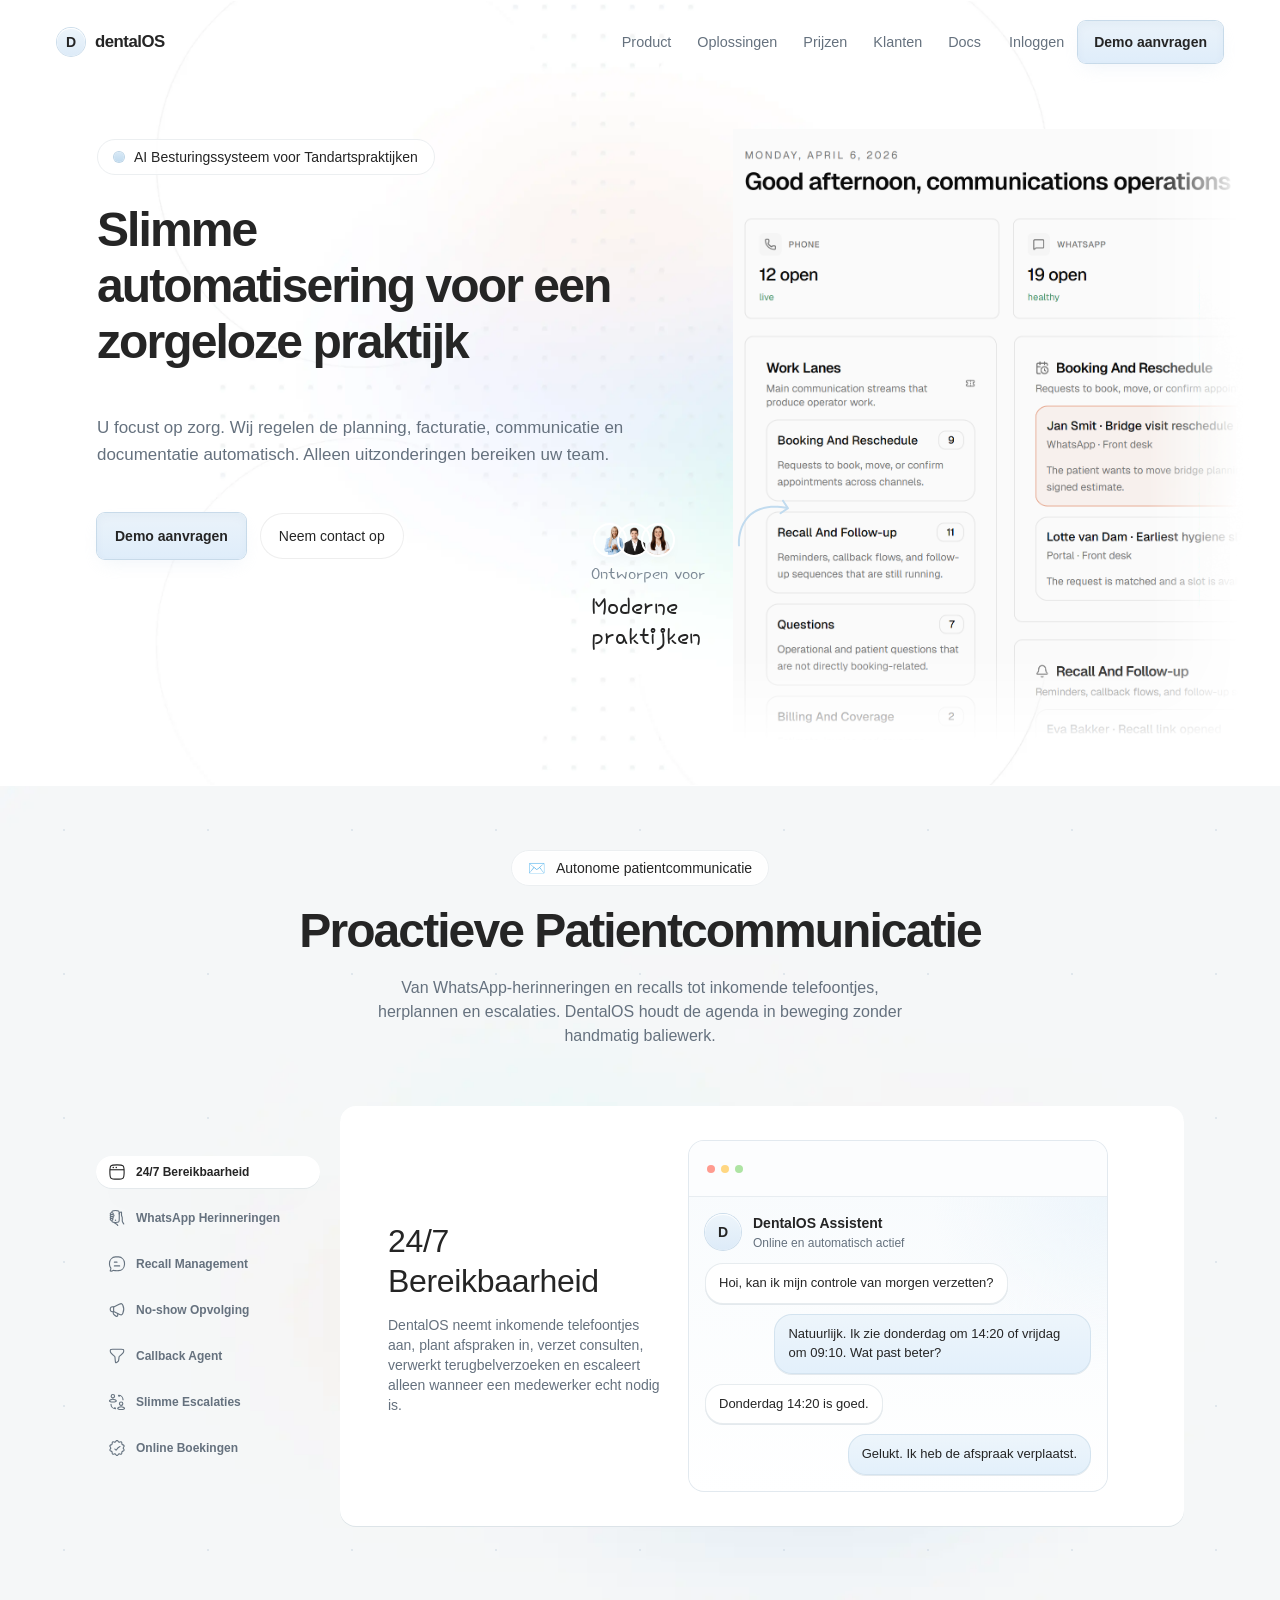
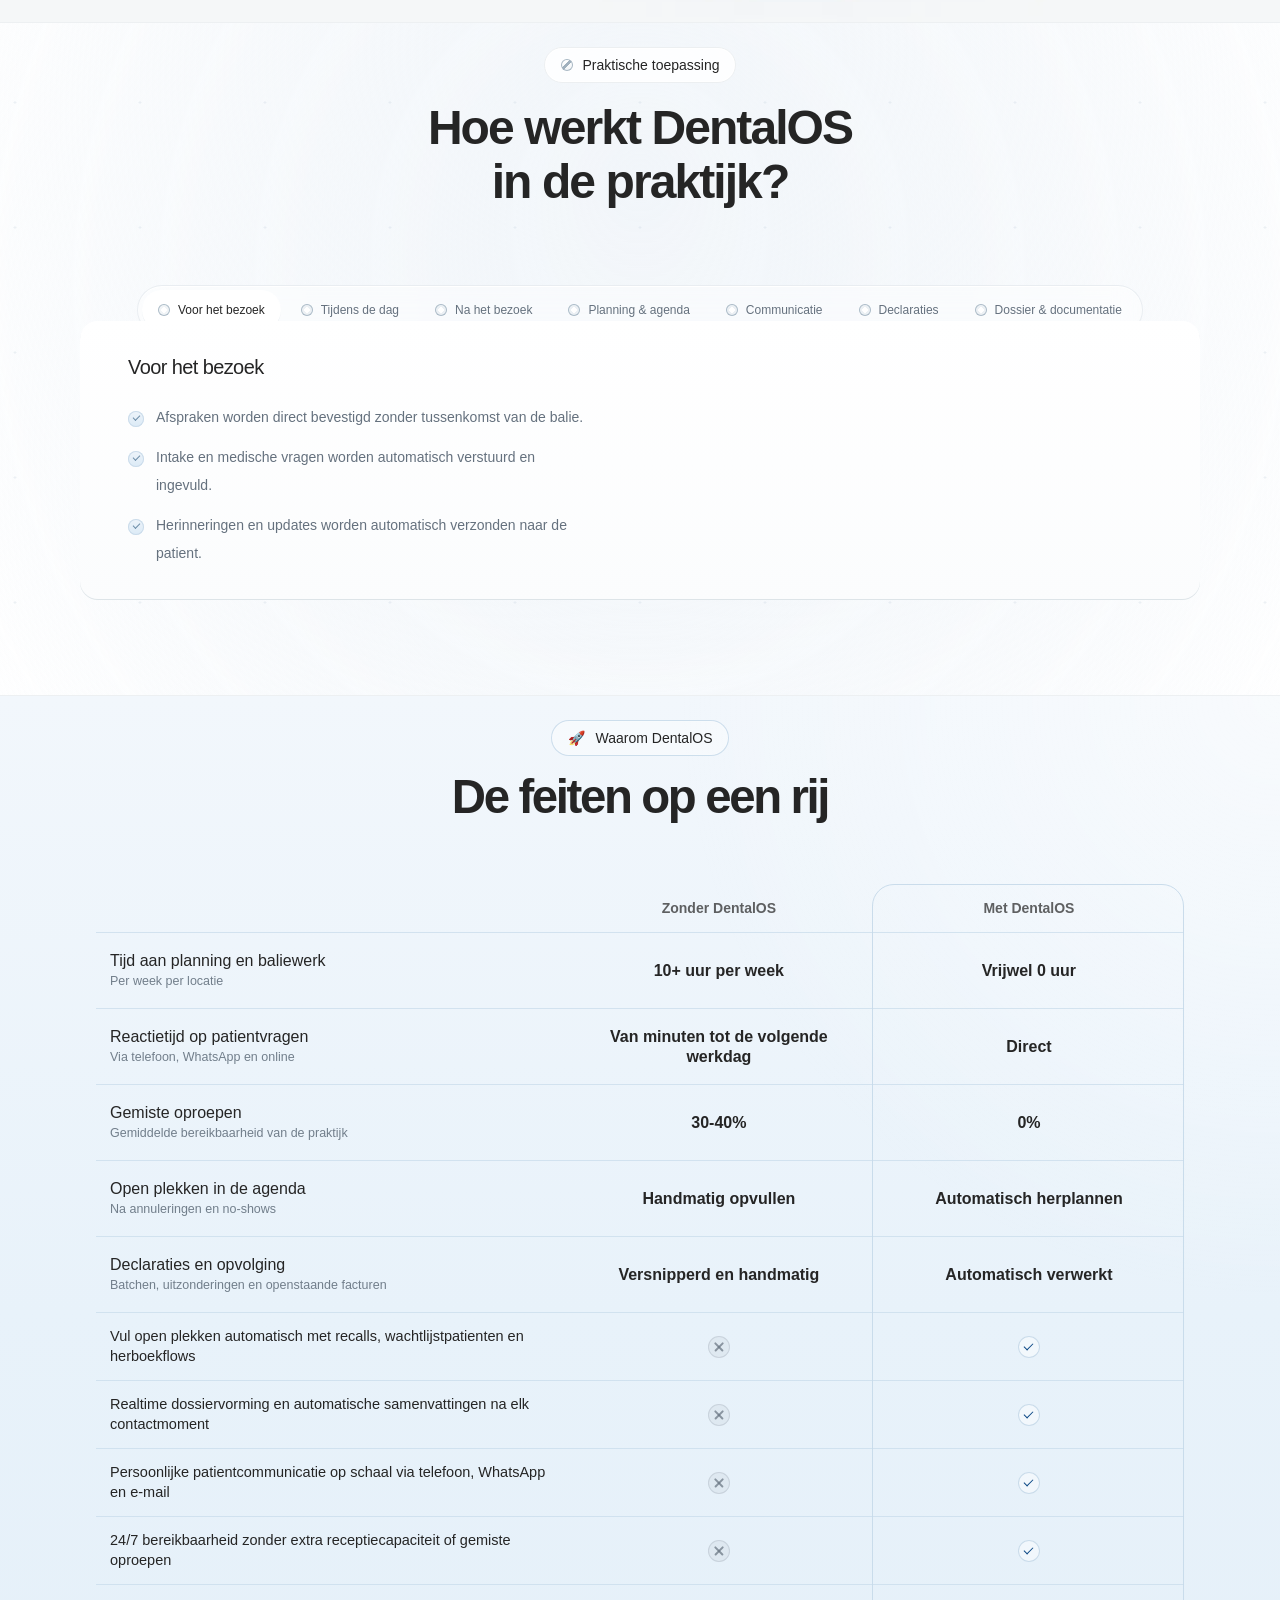
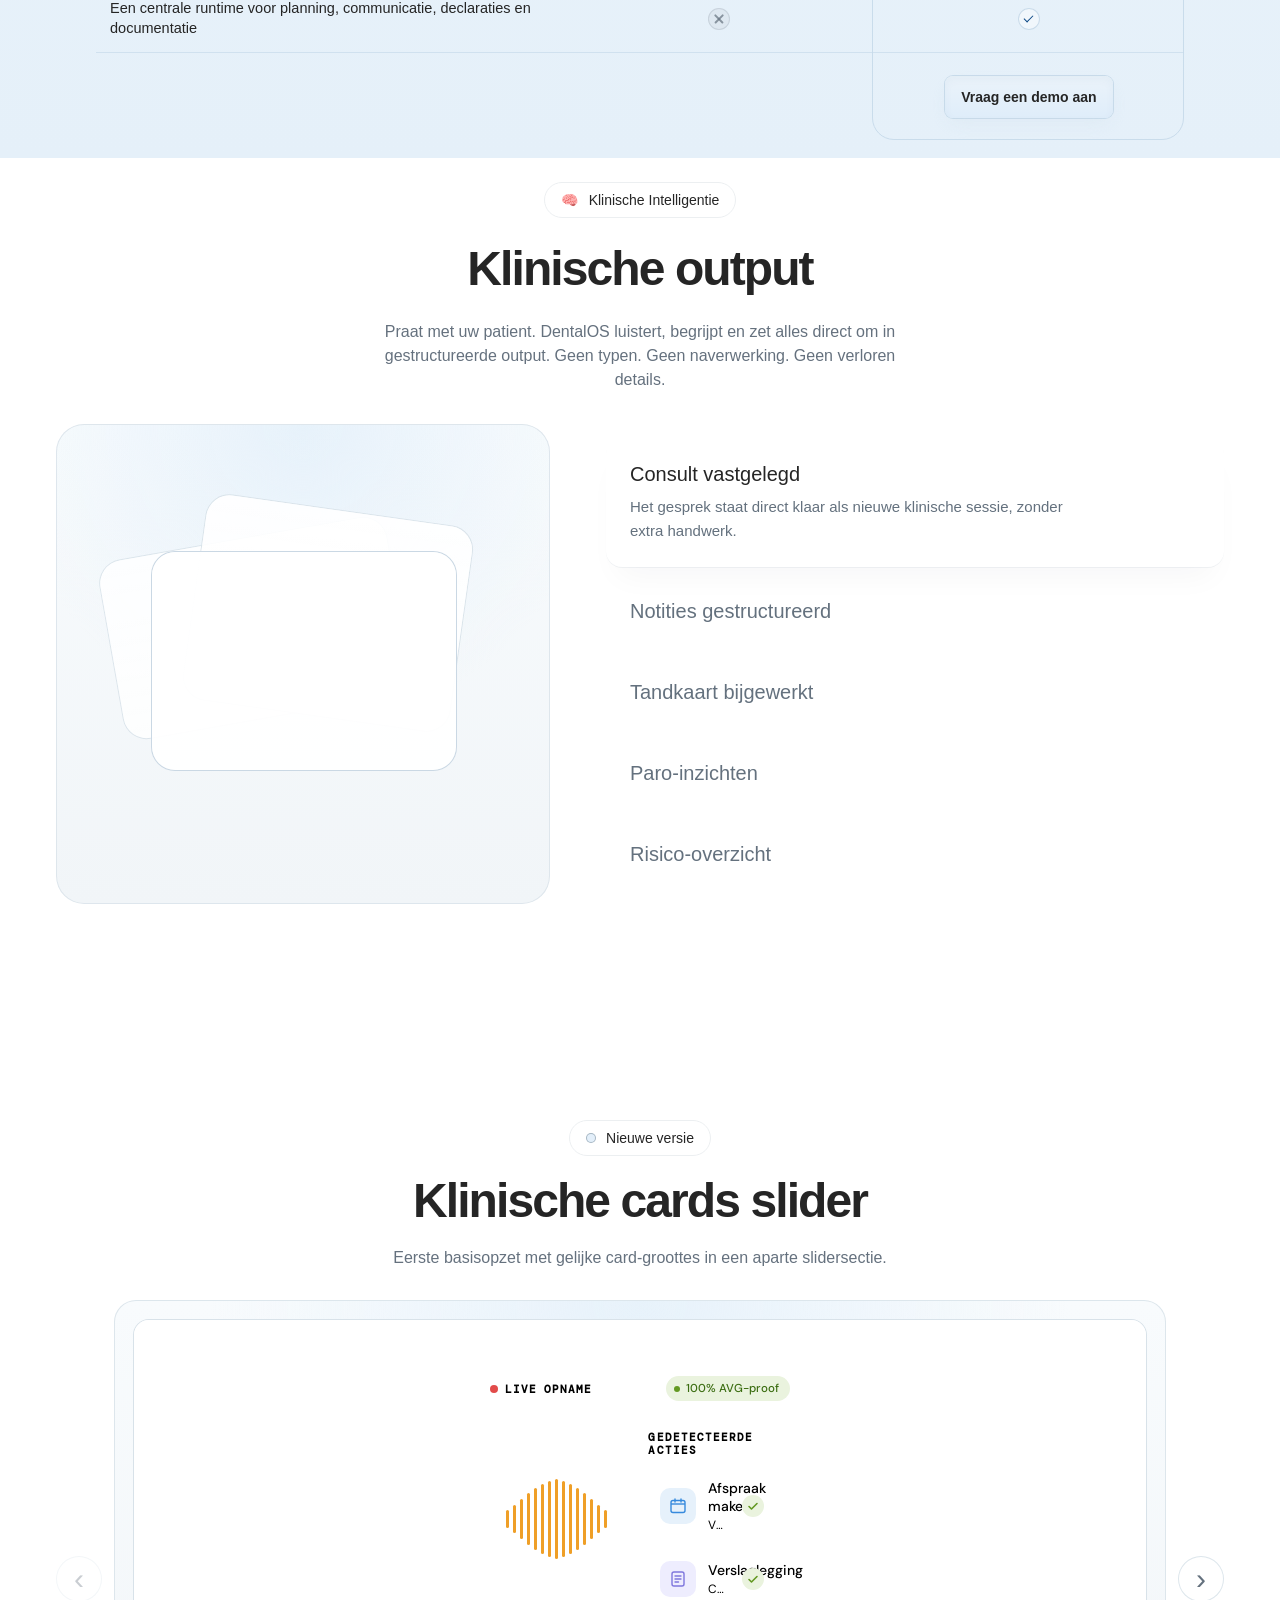
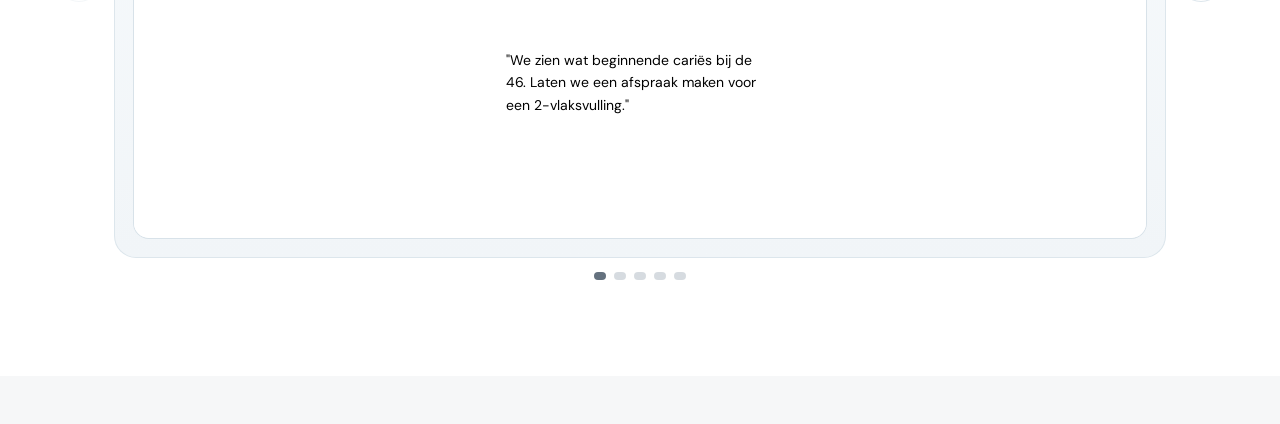
==== hero-preview.html @ fdc7e4d1 "Add standalone DentalOS landing site" ====
﻿<!doctype html>
<html lang="nl">
  <head>
    <meta charset="UTF-8" />
    <meta name="viewport" content="width=device-width, initial-scale=1.0" />
    <title>DentalOS Hero Preview</title>
    <meta
      name="description"
      content="Hero preview for the DentalOS marketing rebuild based on the Droxy homepage design."
    />
    <link rel="icon" href="./favicon.ico" sizes="any" />
    <link rel="icon" href="./favicon.svg" type="image/svg+xml" />
    <link rel="preconnect" href="https://fonts.googleapis.com" />
    <link rel="preconnect" href="https://fonts.gstatic.com" crossorigin />
    <link rel="stylesheet" href="https://rsms.me/inter/inter.css" />
    <link
      rel="stylesheet"
      href="https://fonts.googleapis.com/css2?family=Hi+Melody&display=swap"
    />
    <link rel="stylesheet" href="./hero-preview.css" />
  </head>
  <body>
    <div class="hero-preview-page">
      <header class="topbar shell" data-topbar>
        <a class="brand" href="#" aria-label="DentalOS">
          <span class="brand-badge">D</span>
          <span class="brand-text">dentalOS</span>
        </a>

        <nav class="nav">
          <a href="#product">Product</a>
          <a href="#oplossingen">Oplossingen</a>
          <a href="#pricing">Prijzen</a>
          <a href="#klanten">Klanten</a>
          <a href="./docs/">Docs</a>
        </nav>

        <div class="actions">
          <a class="login" href="#login">Inloggen</a>
          <a class="primary-cta cta--no-icon" href="#demo">
            <span>Demo aanvragen</span>
            <span>Demo aanvragen</span>
          </a>
        </div>
      </header>

      <main class="hero-shell">
        <section class="hero-card">
          <div class="hero-art" aria-hidden="true"></div>

          <div class="hero-inner">
            <div class="hero-copy">
              <div class="eyebrow-pill">
                <span class="eyebrow-pill__icon" aria-hidden="true"></span>
                <span>AI Besturingssysteem voor Tandartspraktijken</span>
              </div>

              <div class="headline" data-appear="hero" data-appear-order="0">
                <span class="headline-desktop-line">Slimme</span>
                <span class="headline-desktop-line">automatisering voor een</span>
                <span class="headline-desktop-line">zorgeloze praktijk</span>
                <span class="headline-mobile-line">Slimme automatisering</span>
                <span class="headline-mobile-line">voor een zorgeloze</span>
                <span class="headline-mobile-line">praktijk</span>
              </div>

              <p class="hero-description">
                U focust op zorg. Wij regelen de planning, facturatie, communicatie en documentatie
                automatisch. Alleen uitzonderingen bereiken uw team.
              </p>

              <div class="hero-actions">
                <a class="primary-cta primary-cta--hero cta--no-icon" href="#demo">
                  <span>Demo aanvragen</span>
                  <span>Demo aanvragen</span>
                </a>

                <a class="secondary-cta" href="#contact">Neem contact op</a>
              </div>
            </div>

            <div class="hero-visual">
              <div class="hero-callout">
                <img
                  class="hero-callout__arrow"
                  src="./images/droxy-ai/hero-arrow-right.svg"
                  alt=""
                  aria-hidden="true"
                />
                <div class="hero-callout__card">
                  <div class="hero-callout__avatars" aria-hidden="true">
                    <img src="./images/droxy-ai/Pp0V82v2jiZAOyulnuAEsCmv8.png" alt="" />
                    <img src="./images/droxy-ai/czuyHhAeU75b3z4IY1npDJyXlRg.png" alt="" />
                    <img src="./images/droxy-ai/TVyaTL93duwHQvHvsOuNzL2ck.png" alt="" />
                  </div>
                  <p>Ontworpen voor</p>
                  <strong>Moderne praktijken</strong>
                </div>
              </div>

              <div class="visual-panel">
                <div class="visual-shot">
                  <img
                    src="./images/droxy-ai/dashboardscreenshot.png"
                    alt="DentalOS dashboard preview"
                  />
                </div>
              </div>
            </div>
          </div>
        </section>

        <section class="feature-section" id="product" aria-labelledby="feature-title">
          <div class="feature-section__art" aria-hidden="true"></div>
          <div class="feature-section__vertical-lines" aria-hidden="true"></div>
          <div class="feature-section__horizontal-lines" aria-hidden="true"></div>

          <div class="feature-shell">
            <div class="feature-header" data-appear>
              <div class="eyebrow-pill eyebrow-pill--center">
                <span class="feature-eyebrow__emoji" aria-hidden="true">&#9993;&#65039;</span>
                <span>Autonome patientcommunicatie</span>
              </div>

              <h2 class="feature-title" id="feature-title">
                Proactieve Patientcommunicatie
              </h2>

              <p class="feature-description">
                Van WhatsApp-herinneringen en recalls tot inkomende telefoontjes, herplannen en
                escalaties. DentalOS houdt de agenda in beweging zonder handmatig baliewerk.
              </p>
            </div>

            <div class="feature-showcase">
              <aside class="feature-nav" aria-label="DentalOS communicatieflows" data-appear>
                <button
                  class="feature-nav__item feature-nav__item--active"
                  type="button"
                  data-feature-key="reachability"
                  aria-pressed="true"
                >
                  <img
                    src="./images/droxy-ai/hvnOaoTfFAUEEiK5Bfm6av1dTxg.svg"
                    alt=""
                    aria-hidden="true"
                  />
                  <span>24/7 Bereikbaarheid</span>
                </button>
                <button
                  class="feature-nav__item"
                  type="button"
                  data-feature-key="whatsapp"
                  aria-pressed="false"
                >
                  <img
                    src="./images/droxy-ai/PVxFc7d0V40ZNsi8rNyt14oBZFc.svg"
                    alt=""
                    aria-hidden="true"
                  />
                  <span>WhatsApp Herinneringen</span>
                </button>
                <button
                  class="feature-nav__item"
                  type="button"
                  data-feature-key="recall"
                  aria-pressed="false"
                >
                  <img
                    src="./images/droxy-ai/wMqIVyXbdw3NLRSoU63Df8uaIJI.svg"
                    alt=""
                    aria-hidden="true"
                  />
                  <span>Recall Management</span>
                </button>
                <button
                  class="feature-nav__item"
                  type="button"
                  data-feature-key="no_show"
                  aria-pressed="false"
                >
                  <img
                    src="./images/droxy-ai/fCWPwUIQPXxm93Qj4Qgf07jc.svg"
                    alt=""
                    aria-hidden="true"
                  />
                  <span>No-show Opvolging</span>
                </button>
                <button
                  class="feature-nav__item"
                  type="button"
                  data-feature-key="callback"
                  aria-pressed="false"
                >
                  <img
                    src="./images/droxy-ai/QJRzVEfFEwlHB6UnG8EplT4ahE.svg"
                    alt=""
                    aria-hidden="true"
                  />
                  <span>Callback Agent</span>
                </button>
                <button
                  class="feature-nav__item"
                  type="button"
                  data-feature-key="escalations"
                  aria-pressed="false"
                >
                  <img
                    src="./images/droxy-ai/bVoSM3mOfAU4UYO0vLYwdBEk28.svg"
                    alt=""
                    aria-hidden="true"
                  />
                  <span>Slimme Escalaties</span>
                </button>
                <button
                  class="feature-nav__item"
                  type="button"
                  data-feature-key="bookings"
                  aria-pressed="false"
                >
                  <img
                    src="./images/droxy-ai/BN4U1qoeOIA2ghCVPgBAfjbP1U.svg"
                    alt=""
                    aria-hidden="true"
                  />
                  <span>Online Boekingen</span>
                </button>
              </aside>

              <article class="feature-card" data-appear>
                <div class="feature-card__content">
                  <div class="feature-card__copy">
                    <div class="feature-card__title-group">
                      <h3 data-feature-card-title>24/7 Bereikbaarheid</h3>
                      <p data-feature-card-body>
                        DentalOS neemt inkomende telefoontjes aan, plant afspraken in, verzet
                        consulten, verwerkt terugbelverzoeken en escaleert alleen wanneer een
                        medewerker echt nodig is.
                      </p>
                    </div>
                  </div>

                  <div class="feature-card__visual feature-chat-mockup" aria-hidden="true">
                    <div class="feature-chat-device">
                      <div class="feature-chat-device__topbar">
                        <div class="feature-chat-device__dots">
                          <span></span>
                          <span></span>
                          <span></span>
                        </div>
                      </div>

                      <div class="feature-chat-thread">
                        <div class="feature-chat-meta">
                          <div class="feature-chat-meta__avatar">D</div>
                          <div class="feature-chat-meta__copy">
                            <strong data-feature-chat-name>DentalOS Assistent</strong>
                            <span data-feature-chat-status>Online en automatisch actief</span>
                          </div>
                        </div>

                        <div
                          class="feature-chat-message feature-chat-message--incoming"
                          data-feature-chat-message="0"
                        >
                          Hoi, kan ik mijn controle van morgen verzetten?
                        </div>

                        <div
                          class="feature-chat-message feature-chat-message--outgoing"
                          data-feature-chat-message="1"
                        >
                          Natuurlijk. Ik zie donderdag om 14:20 of vrijdag om 09:10. Wat past
                          beter?
                        </div>

                        <div
                          class="feature-chat-message feature-chat-message--incoming"
                          data-feature-chat-message="2"
                        >
                          Donderdag 14:20 is goed.
                        </div>

                        <div
                          class="feature-chat-message feature-chat-message--outgoing"
                          data-feature-chat-message="3"
                        >
                          Gelukt. Ik heb de afspraak verplaatst.
                        </div>
                      </div>

                    </div>
                  </div>
                </div>
              </article>
            </div>
          </div>
        </section>

        <section class="practice-section" id="oplossingen" aria-labelledby="practice-title">
          <div class="practice-section__art" aria-hidden="true"></div>
          <div class="practice-section__vertical-lines" aria-hidden="true"></div>
          <div class="practice-section__horizontal-lines" aria-hidden="true"></div>

          <div class="practice-shell">
            <div class="practice-header" data-appear>
              <div class="eyebrow-pill eyebrow-pill--center">
                <span class="practice-eyebrow__icon" aria-hidden="true"></span>
                <span>Praktische toepassing</span>
              </div>

              <h2 class="practice-title" id="practice-title">
                Hoe werkt DentalOS
                <br />
                in de praktijk?
              </h2>
            </div>

            <div class="practice-tabs" aria-label="Praktische toepassingen" data-appear>
              <button
                class="practice-tabs__item practice-tabs__item--active"
                type="button"
                data-practice-key="pre_visit"
                aria-pressed="true"
              >
                <span class="practice-tabs__icon" aria-hidden="true"></span>
                <span>Voor het bezoek</span>
              </button>
              <button
                class="practice-tabs__item"
                type="button"
                data-practice-key="during_day"
                aria-pressed="false"
              >
                <span class="practice-tabs__icon" aria-hidden="true"></span>
                <span>Tijdens de dag</span>
              </button>
              <button
                class="practice-tabs__item"
                type="button"
                data-practice-key="after_visit"
                aria-pressed="false"
              >
                <span class="practice-tabs__icon" aria-hidden="true"></span>
                <span>Na het bezoek</span>
              </button>
              <button
                class="practice-tabs__item"
                type="button"
                data-practice-key="planning"
                aria-pressed="false"
              >
                <span class="practice-tabs__icon" aria-hidden="true"></span>
                <span>Planning &amp; agenda</span>
              </button>
              <button
                class="practice-tabs__item"
                type="button"
                data-practice-key="communication"
                aria-pressed="false"
              >
                <span class="practice-tabs__icon" aria-hidden="true"></span>
                <span>Communicatie</span>
              </button>
              <button
                class="practice-tabs__item"
                type="button"
                data-practice-key="claims"
                aria-pressed="false"
              >
                <span class="practice-tabs__icon" aria-hidden="true"></span>
                <span>Declaraties</span>
              </button>
              <button
                class="practice-tabs__item"
                type="button"
                data-practice-key="documentation"
                aria-pressed="false"
              >
                <span class="practice-tabs__icon" aria-hidden="true"></span>
                <span>Dossier &amp; documentatie</span>
              </button>
            </div>

            <article class="practice-card" data-appear>
              <div class="practice-card__content">
                <div class="practice-card__copy">
                  <div class="practice-card__title-group">
                    <h3 data-practice-panel-title>Voor het bezoek</h3>

                    <ul class="practice-points">
                      <li data-practice-point-index="0">
                        Afspraken worden direct bevestigd zonder tussenkomst van de balie.
                      </li>
                      <li data-practice-point-index="1">
                        Intake en medische vragen worden automatisch verstuurd en ingevuld.
                      </li>
                      <li data-practice-point-index="2">
                        Herinneringen en updates worden automatisch verzonden naar de patient.
                      </li>
                    </ul>
                  </div>

                </div>
              </div>
            </article>
          </div>
        </section>

        <section class="advantage-section" id="klanten" aria-labelledby="advantage-title">
          <div class="advantage-shell">
            <div class="advantage-frame">
              <div class="advantage-background" aria-hidden="true"></div>
              <div class="advantage-grid" aria-hidden="true"></div>

              <div class="advantage-header" data-appear>
                <div class="eyebrow-pill eyebrow-pill--center eyebrow-pill--dark">
                  <span class="advantage-eyebrow__emoji" aria-hidden="true">&#128640;</span>
                  <span>Waarom DentalOS</span>
                </div>

                <h2 class="advantage-title" id="advantage-title">
                  De feiten op een rij
                </h2>
              </div>

              <div class="advantage-table" data-appear>
                <div class="advantage-table__head">
                  <span></span>
                  <span>Zonder DentalOS</span>
                  <span>Met DentalOS</span>
                </div>

                <div class="advantage-row">
                  <div class="advantage-row__label">
                    <strong>Tijd aan planning en baliewerk</strong>
                    <span>Per week per locatie</span>
                  </div>
                  <div class="advantage-row__value">10+ uur per week</div>
                  <div class="advantage-row__value advantage-row__value--highlight">Vrijwel 0 uur</div>
                </div>

                <div class="advantage-row">
                  <div class="advantage-row__label">
                    <strong>Reactietijd op patientvragen</strong>
                    <span>Via telefoon, WhatsApp en online</span>
                  </div>
                  <div class="advantage-row__value">Van minuten tot de volgende werkdag</div>
                  <div class="advantage-row__value advantage-row__value--highlight">Direct</div>
                </div>

                <div class="advantage-row">
                  <div class="advantage-row__label">
                    <strong>Gemiste oproepen</strong>
                    <span>Gemiddelde bereikbaarheid van de praktijk</span>
                  </div>
                  <div class="advantage-row__value">30-40%</div>
                  <div class="advantage-row__value advantage-row__value--highlight">0%</div>
                </div>

                <div class="advantage-row">
                  <div class="advantage-row__label">
                    <strong>Open plekken in de agenda</strong>
                    <span>Na annuleringen en no-shows</span>
                  </div>
                  <div class="advantage-row__value">Handmatig opvullen</div>
                  <div class="advantage-row__value advantage-row__value--highlight">Automatisch herplannen</div>
                </div>

                <div class="advantage-row">
                  <div class="advantage-row__label">
                    <strong>Declaraties en opvolging</strong>
                    <span>Batchen, uitzonderingen en openstaande facturen</span>
                  </div>
                  <div class="advantage-row__value">Versnipperd en handmatig</div>
                  <div class="advantage-row__value advantage-row__value--highlight">Automatisch verwerkt</div>
                </div>
                <div class="advantage-row advantage-row--boolean">
                  <div class="advantage-row__label">
                    <strong>Vul open plekken automatisch met recalls, wachtlijstpatienten en herboekflows</strong>
                  </div>
                  <div class="advantage-row__value advantage-row__value--icon">
                    <span class="advantage-status advantage-status--negative" aria-hidden="true"></span>
                  </div>
                  <div class="advantage-row__value advantage-row__value--highlight advantage-row__value--icon">
                    <span class="advantage-status advantage-status--positive" aria-hidden="true"></span>
                  </div>
                </div>

                <div class="advantage-row advantage-row--boolean">
                  <div class="advantage-row__label">
                    <strong>Realtime dossiervorming en automatische samenvattingen na elk contactmoment</strong>
                  </div>
                  <div class="advantage-row__value advantage-row__value--icon">
                    <span class="advantage-status advantage-status--negative" aria-hidden="true"></span>
                  </div>
                  <div class="advantage-row__value advantage-row__value--highlight advantage-row__value--icon">
                    <span class="advantage-status advantage-status--positive" aria-hidden="true"></span>
                  </div>
                </div>

                <div class="advantage-row advantage-row--boolean">
                  <div class="advantage-row__label">
                    <strong>Persoonlijke patientcommunicatie op schaal via telefoon, WhatsApp en e-mail</strong>
                  </div>
                  <div class="advantage-row__value advantage-row__value--icon">
                    <span class="advantage-status advantage-status--negative" aria-hidden="true"></span>
                  </div>
                  <div class="advantage-row__value advantage-row__value--highlight advantage-row__value--icon">
                    <span class="advantage-status advantage-status--positive" aria-hidden="true"></span>
                  </div>
                </div>

                <div class="advantage-row advantage-row--boolean">
                  <div class="advantage-row__label">
                    <strong>24/7 bereikbaarheid zonder extra receptiecapaciteit of gemiste oproepen</strong>
                  </div>
                  <div class="advantage-row__value advantage-row__value--icon">
                    <span class="advantage-status advantage-status--negative" aria-hidden="true"></span>
                  </div>
                  <div class="advantage-row__value advantage-row__value--highlight advantage-row__value--icon">
                    <span class="advantage-status advantage-status--positive" aria-hidden="true"></span>
                  </div>
                </div>

                <div class="advantage-row advantage-row--boolean">
                  <div class="advantage-row__label">
                    <strong>Een centrale runtime voor planning, communicatie, declaraties en documentatie</strong>
                  </div>
                  <div class="advantage-row__value advantage-row__value--icon">
                    <span class="advantage-status advantage-status--negative" aria-hidden="true"></span>
                  </div>
                  <div class="advantage-row__value advantage-row__value--highlight advantage-row__value--icon">
                    <span class="advantage-status advantage-status--positive" aria-hidden="true"></span>
                  </div>
                </div>

                <div class="advantage-row advantage-row--cta">
                  <div></div>
                  <div></div>
                  <div class="advantage-row__value advantage-row__value--highlight advantage-row__value--cta">
                    <a class="primary-cta" href="#demo">
                      <span>Vraag een demo aan</span>
                      <span>Vraag een demo aan</span>
                    </a>
                  </div>
                </div>
              </div>
            </div>
          </div>
        </section>

                <section class="setup-section" id="clinical" aria-labelledby="clinical-title">
          <div class="setup-frame">
            <div class="setup-shell">
              <header class="setup-header" data-appear>
                <div class="eyebrow-pill">
                  <span class="clinical-eyebrow__emoji" aria-hidden="true">&#129504;</span>
                  <span>Klinische Intelligentie</span>
                </div>

                <h2 class="setup-title" id="clinical-title">
                  Klinische output
                </h2>

                <p class="setup-description">
                  Praat met uw patient. DentalOS luistert, begrijpt en zet alles direct om in gestructureerde output. Geen typen. Geen naverwerking. Geen verloren details.
                </p>
              </header>

              <div class="setup-slider" data-appear>
                <div class="setup-preview">
                  <div class="setup-preview__frame" data-setup-preview data-setup-stage="capture">
                    <div class="setup-card-stack" aria-hidden="true">
                      <div class="setup-canvas setup-canvas--back"></div>
                      <div class="setup-canvas setup-canvas--middle"></div>
                      <div class="setup-canvas setup-canvas--front"></div>
                    </div>
                  </div>
                </div>

                <div class="setup-tabs" role="tablist" aria-label="Klinische intelligentie stappen">
                  <button
                    class="setup-tab setup-tab--active"
                    type="button"
                    role="tab"
                    aria-selected="true"
                    data-setup-key="capture"
                  >
                    <span class="setup-tab__title">Consult vastgelegd</span>
                    <span class="setup-tab__body">
                      Het gesprek staat direct klaar als nieuwe klinische sessie, zonder extra handwerk.
                    </span>
                  </button>

                  <button
                    class="setup-tab"
                    type="button"
                    role="tab"
                    aria-selected="false"
                    data-setup-key="notes"
                  >
                    <span class="setup-tab__title">Notities gestructureerd</span>
                    <span class="setup-tab__body">
                      Observaties, context en actiepunten vallen samen in een compacte klinische samenvatting.
                    </span>
                  </button>

                  <button
                    class="setup-tab"
                    type="button"
                    role="tab"
                    aria-selected="false"
                    data-setup-key="odontogram"
                  >
                    <span class="setup-tab__title">Tandkaart bijgewerkt</span>
                    <span class="setup-tab__body">
                      Bevindingen uit het consult landen direct op de juiste elementen in de tandkaart.
                    </span>
                  </button>

                  <button
                    class="setup-tab"
                    type="button"
                    role="tab"
                    aria-selected="false"
                    data-setup-key="periodontal"
                  >
                    <span class="setup-tab__title">Paro-inzichten</span>
                    <span class="setup-tab__body">
                      Parodontale signalen worden direct gegroepeerd tot een helder vervolgbeeld.
                    </span>
                  </button>

                  <button
                    class="setup-tab"
                    type="button"
                    role="tab"
                    aria-selected="false"
                    data-setup-key="risk"
                  >
                    <span class="setup-tab__title">Risico-overzicht</span>
                    <span class="setup-tab__body">
                      Diagnose, prioriteit en vervolgstappen komen samen in een laatste controlelaag.
                    </span>
                  </button>
                </div>
              </div>
            </div>
          </div>
        </section>

        <section class="prototype-section" id="new-version" aria-labelledby="prototype-title">
          <div class="prototype-shell">
            <header class="prototype-header" data-appear>
              <div class="eyebrow-pill eyebrow-pill--center">
                <span class="prototype-eyebrow__dot" aria-hidden="true"></span>
                <span>Nieuwe versie</span>
              </div>
              <h2 class="prototype-title" id="prototype-title">
                Klinische cards slider
              </h2>
              <p class="prototype-description">
                Eerste basisopzet met gelijke card-groottes in een aparte slidersectie.
              </p>
            </header>

            <div class="prototype-slider" data-appear data-prototype-slider>
              <button class="prototype-slider__nav" type="button" data-prototype-prev aria-label="Vorige slide">
                &#8249;
              </button>

              <div class="prototype-slider__viewport">
                <div class="prototype-slider__track" data-prototype-track>
                  <article class="prototype-slide">
                    <div class="prototype-slide__card">
                      <iframe
                        class="prototype-slide__embed"
                        title="Live opname card"
                        src="./cards/dentalos_live_opname_ui.html"
                        loading="lazy"
                        scrolling="no"
                      ></iframe>
                    </div>
                  </article>

                  <article class="prototype-slide">
                    <div class="prototype-slide__card">
                      <iframe
                        class="prototype-slide__embed"
                        title="Waveform card"
                        src="./cards/dental_card_improved_waveform.html"
                        loading="lazy"
                        scrolling="no"
                      ></iframe>
                    </div>
                  </article>

                  <article class="prototype-slide">
                    <div class="prototype-slide__card">
                      <iframe
                        class="prototype-slide__embed"
                        title="Odontogram card"
                        src="./cards/dental_odontogram_card.html"
                        loading="lazy"
                        scrolling="no"
                      ></iframe>
                    </div>
                  </article>

                  <article class="prototype-slide">
                    <div class="prototype-slide__card">
                      <iframe
                        class="prototype-slide__embed"
                        title="Periodontal card"
                        src="./cards/periodontal_chart.html"
                        loading="lazy"
                        scrolling="no"
                      ></iframe>
                    </div>
                  </article>

                  <article class="prototype-slide">
                    <div class="prototype-slide__card">
                      <iframe
                        class="prototype-slide__embed"
                        title="Xray risk card"
                        src="./cards/dental_xray_bitewing_card.html"
                        loading="lazy"
                        scrolling="no"
                      ></iframe>
                    </div>
                  </article>
                </div>
              </div>

              <button class="prototype-slider__nav" type="button" data-prototype-next aria-label="Volgende slide">
                &#8250;
              </button>
            </div>

            <div class="prototype-slider__dots" data-prototype-dots aria-label="Slider navigatie">
              <button class="prototype-slider__dot is-active" type="button" data-prototype-dot="0" aria-label="Slide 1"></button>
              <button class="prototype-slider__dot" type="button" data-prototype-dot="1" aria-label="Slide 2"></button>
              <button class="prototype-slider__dot" type="button" data-prototype-dot="2" aria-label="Slide 3"></button>
              <button class="prototype-slider__dot" type="button" data-prototype-dot="3" aria-label="Slide 4"></button>
              <button class="prototype-slider__dot" type="button" data-prototype-dot="4" aria-label="Slide 5"></button>
            </div>
          </div>
        </section>
      </main>
    </div>
    <script type="module" src="./hero-preview.js"></script>
  </body>
</html>
---- hero-preview.css ----
:root {
  --bg: #f6f7f8;
  --surface: #ffffff;
  --line: rgba(37, 37, 37, 0.08);
  --line-strong: rgba(200, 219, 234, 0.92);
  --text: #252525;
  --muted: #65717e;
  --shadow: 0 16px 40px -24px rgba(28, 52, 74, 0.14);
  --shadow-strong: 0 20px 50px -30px rgba(20, 49, 77, 0.24);
}

* {
  box-sizing: border-box;
}

html,
body {
  margin: 0;
  min-height: 100%;
}

body {
  font-family: Inter, "Inter Display", sans-serif;
  background: var(--bg);
  color: var(--text);
}

html.motion-ready [data-appear] {
  opacity: 0;
  transform: translate3d(0, 28px, 0);
  transition:
    opacity 720ms cubic-bezier(0.22, 1, 0.36, 1),
    transform 720ms cubic-bezier(0.22, 1, 0.36, 1);
  will-change: transform, opacity;
}

html.motion-ready [data-appear].is-visible {
  opacity: 1;
  transform: translate3d(0, 0, 0);
}

html.motion-ready .visual-panel[data-appear] {
  transform: translate3d(0, 0, 0);
}

html.motion-ready .hero-callout[data-appear] {
  transform: translate3d(-22px, 18px, 0) rotate(-2deg);
}

html.motion-ready .feature-nav[data-appear],
html.motion-ready .practice-tabs[data-appear],
html.motion-ready .advantage-table[data-appear],
html.motion-ready .clinical-visual[data-appear] {
  transform: translate3d(0, 34px, 0);
}

@media (prefers-reduced-motion: reduce) {
  html.motion-ready [data-appear] {
    opacity: 1;
    transform: none;
    transition: none;
    will-change: auto;
  }
}

a {
  color: inherit;
  text-decoration: none;
}

button {
  font: inherit;
}

.hero-preview-page {
  position: relative;
  min-height: 100vh;
  padding: 0 0 48px;
}

.shell {
  width: min(100% - 40px, 1280px);
  margin: 0 auto;
}

.hero-shell {
  width: 100%;
  margin: 0 auto;
}

.topbar {
  position: fixed;
  top: 20px;
  left: 50%;
  width: min(calc(100% - 112px), 1200px);
  margin: 0;
  transform: translateX(-50%);
  z-index: 30;
  display: flex;
  align-items: center;
  gap: 28px;
  min-height: 40px;
  padding: 0;
  border: 1px solid rgba(255, 255, 255, 0);
  border-radius: 40px;
  background: rgba(255, 255, 255, 0);
  box-shadow: none;
  backdrop-filter: blur(0px);
  transition:
    min-height 280ms ease,
    padding 280ms ease,
    border-radius 280ms ease,
    background-color 280ms ease,
    box-shadow 280ms ease,
    backdrop-filter 280ms ease,
    border-color 280ms ease;
}

.topbar--floating {
  min-height: 88px;
  padding: 0 24px;
  border-color: rgba(255, 255, 255, 0.42);
  border-radius: 16px;
  background: rgba(255, 255, 255, 0.8);
  box-shadow:
    rgba(38, 68, 98, 0.06) 0 1px 2px 0,
    rgba(12, 37, 62, 0.08) 0 20px 32px -12px;
  backdrop-filter: blur(20px);
}

.brand {
  display: inline-flex;
  align-items: center;
  gap: 10px;
}

.brand-badge {
  display: inline-flex;
  align-items: center;
  justify-content: center;
  width: 28px;
  height: 28px;
  border-radius: 999px;
  font-size: 14px;
  font-weight: 700;
  background: linear-gradient(180deg, #edf5fb 0%, #ddebf8 100%);
  box-shadow: inset 0 1px 0 rgba(255, 255, 255, 0.9), 0 0 0 1px var(--line-strong);
}

.brand-text {
  font-size: 1.05rem;
  font-weight: 600;
  letter-spacing: -0.03em;
}

.nav {
  display: flex;
  align-items: center;
  gap: 26px;
  margin-left: auto;
}

.nav a,
.login {
  color: var(--muted);
  font-size: 0.9rem;
  line-height: 20px;
}

.actions {
  display: flex;
  align-items: center;
  gap: 14px;
}

.primary-cta {
  display: inline-flex;
  align-items: center;
  gap: 0;
  min-height: 42px;
  padding: 0 16px;
  border-radius: 8px;
  color: var(--text);
  background: linear-gradient(180deg, #ebf3fa 0%, #dfedfa 100%);
  box-shadow:
    0 7.6549px 19.1373px -5.74118px rgba(201, 219, 234, 0.32),
    inset 0 3.82745px 8px rgba(12, 73, 134, 0.04),
    0 0 0 1px rgb(200, 219, 234);
  font-size: 14px;
  font-weight: 600;
  line-height: 20px;
}

.primary-cta span:last-child {
  display: none;
}

.primary-cta span:last-child::before,
.primary-cta span:last-child::after,
.primary-cta span:last-child {
  background: none;
}

.primary-cta span:last-child::before,
.primary-cta span:last-child::after {
  content: "";
  position: absolute;
  display: block;
  border-radius: 99px;
  background: var(--text);
}

.primary-cta span:last-child::before {
  inset: 6px 0 auto auto;
  width: 11px;
  height: 2px;
}

.primary-cta span:last-child::after {
  inset: 1px 0 0 auto;
  width: 2px;
  height: 11px;
  transform: rotate(45deg);
  transform-origin: center;
}

.primary-cta--hero {
  min-height: 46px;
  padding-inline: 18px;
}

.secondary-cta {
  display: inline-flex;
  align-items: center;
  justify-content: center;
  min-height: 46px;
  padding: 0 18px;
  border: 1px solid rgba(37, 37, 37, 0.08);
  border-radius: 999px;
  background: rgba(255, 255, 255, 0.72);
  color: var(--text);
  font-size: 14px;
  font-weight: 500;
  line-height: 20px;
}

.hero-card {
  position: relative;
  overflow: hidden;
  border-radius: 0;
  border: 1px solid rgba(255, 255, 255, 0.86);
  background: #fff;
  box-shadow: none;
}

.hero-art {
  position: absolute;
  inset: 0;
  background: url("./images/droxy-ai/NUCLZhhEenMFOAYAFcam7q00gw.webp") center / cover no-repeat;
  opacity: 1;
  pointer-events: none;
}

.hero-inner {
  position: relative;
  z-index: 1;
  display: grid;
  width: min(calc(100% - 112px), 1280px);
  margin: 0 auto;
  grid-template-columns: minmax(0, 1.04fr) minmax(420px, 0.96fr);
  gap: 32px;
  padding: 128px 40px 44px;
}

.hero-copy {
  display: flex;
  flex-direction: column;
  gap: 28px;
  padding-top: 10px;
}

.eyebrow-pill {
  display: inline-flex;
  align-items: center;
  gap: 10px;
  align-self: flex-start;
  min-height: 36px;
  padding: 7px 16px;
  border: 1px solid rgba(236, 239, 241, 1);
  border-radius: 999px;
  background: rgba(255, 255, 255, 0.84);
  box-shadow: 0 0 0 1px rgba(255, 255, 255, 0.8) inset;
  font-size: 14px;
  font-weight: 500;
  line-height: 20px;
}

.eyebrow-pill__icon {
  display: inline-flex;
  align-items: center;
  justify-content: center;
  width: 10px;
  height: 10px;
  border-radius: 999px;
  background: linear-gradient(180deg, #d8e9f6 0%, #c1dbef 100%);
  box-shadow: 0 0 0 1px rgba(185, 210, 229, 0.95);
}

.headline {
  display: flex;
  flex-direction: column;
  gap: 2px;
  letter-spacing: -0.04em;
  font-family: "Inter Display", "Inter Display Placeholder", sans-serif;
  font-size: clamp(3rem, 3.35vw, 4.5rem);
  font-weight: 600;
  line-height: 1.125;
}

.headline-mobile-line {
  display: none;
}

.hero-description {
  max-width: 34rem;
  color: var(--muted);
  font-size: 1.06rem;
  line-height: 1.6;
}

.hero-actions {
  display: flex;
  align-items: center;
  gap: 14px;
}

.secondary-chip {
  display: inline-flex;
  align-items: center;
  gap: 8px;
  min-height: 40px;
  padding: 0 14px;
  border: 1px solid rgba(37, 37, 37, 0.06);
  border-radius: 999px;
  background: rgba(255, 255, 255, 0.76);
  color: var(--muted);
  font-size: 14px;
  font-weight: 500;
}

.secondary-chip__dot {
  width: 8px;
  height: 8px;
  border-radius: 999px;
  background: #91b8d5;
}

.hero-visual {
  position: relative;
  display: flex;
  justify-content: flex-end;
  align-items: center;
  overflow: visible;
}

.hero-callout {
  position: absolute;
  left: -86px;
  bottom: 86px;
  z-index: 3;
  width: 172px;
}

.hero-callout__arrow {
  position: absolute;
  top: -30px;
  right: -26px;
  width: 62px;
  height: auto;
}

.hero-callout__card {
  position: relative;
  display: flex;
  flex-direction: column;
  gap: 8px;
  padding: 0;
  border: 0;
  border-radius: 0;
  background: transparent;
  box-shadow: none;
}

.hero-callout__avatars {
  display: flex;
  align-items: center;
  padding-left: 2px;
}

.hero-callout__avatars img {
  display: block;
  width: 34px;
  height: 34px;
  margin-left: -10px;
  border: 2px solid #fff;
  border-radius: 999px;
  object-fit: cover;
  box-shadow: 0 6px 16px -12px rgba(20, 49, 77, 0.35);
}

.hero-callout__avatars img:first-child {
  margin-left: 0;
}

.hero-callout__card p,
.hero-callout__card strong {
  margin: 0;
  font-family: "Hi Melody", cursive;
  line-height: 0.95;
}

.hero-callout__card p {
  color: #7d8a96;
  font-size: 1.4rem;
}

.hero-callout__card strong {
  font-size: 2rem;
  font-weight: 400;
  color: #252525;
}

.visual-panel {
  position: relative;
  width: 100%;
  max-width: 640px;
  margin-right: calc((100vw - min(calc(100vw - 112px), 1280px)) / -2);
  padding: 0;
  border: 0;
  border-radius: 0;
  background: transparent;
  backdrop-filter: none;
  box-shadow: none;
}

.visual-shot {
  overflow: visible;
  border: 0;
  border-radius: 0;
  background: transparent;
  box-shadow: none;
  -webkit-mask-image:
    linear-gradient(90deg, #000 0 82%, transparent 100%),
    linear-gradient(180deg, #000 0 86%, transparent 100%);
  -webkit-mask-composite: source-in;
  mask-image:
    linear-gradient(90deg, #000 0 82%, transparent 100%),
    linear-gradient(180deg, #000 0 86%, transparent 100%);
  mask-composite: intersect;
  aspect-ratio: 2315 / 2799;
}

.visual-shot img {
  display: block;
  width: 100%;
  height: 100%;
  object-fit: cover;
  object-position: left top;
}

.feature-section {
  position: relative;
  overflow: hidden;
  padding: 64px 0 96px;
}

.feature-section__art,
.feature-section__vertical-lines,
.feature-section__horizontal-lines {
  position: absolute;
  inset: 0;
  pointer-events: none;
}

.feature-section__art {
  background:
    url("./images/droxy-ai/3a3xZecgC2vOKaPFJRKEA1MsvKo.webp") center 26% / 100% auto
      no-repeat,
    radial-gradient(circle at 50% 28%, rgba(239, 245, 250, 0.78), rgba(246, 247, 248, 0));
  opacity: 0.94;
}

.feature-section__vertical-lines {
  background: none;
  opacity: 0;
}

.feature-section__horizontal-lines {
  background-image:
    radial-gradient(circle, rgba(196, 209, 221, 0.7) 1.2px, transparent 1.3px),
    linear-gradient(180deg, transparent, transparent);
  background-size:
    144px 144px,
    100% 100%;
  background-position:
    center 116px,
    center center;
  opacity: 0.6;
}

.feature-shell {
  position: relative;
  z-index: 1;
  width: min(100% - 112px, 1280px);
  margin: 0 auto;
}

.feature-header {
  display: flex;
  flex-direction: column;
  align-items: center;
  gap: 18px;
  text-align: center;
}

.eyebrow-pill--center {
  align-self: center;
}

.feature-eyebrow__emoji {
  display: inline-flex;
  align-items: center;
  justify-content: center;
  width: 18px;
  font-size: 14px;
}

.feature-title {
  max-width: 920px;
  margin: 0;
  font-family: "Inter Display", "Inter Display Placeholder", sans-serif;
  font-size: clamp(3rem, 3.35vw, 4.5rem);
  font-weight: 600;
  letter-spacing: -0.04em;
  line-height: 1.125;
}

.feature-description {
  max-width: 540px;
  margin: 0;
  color: var(--muted);
  font-size: 1rem;
  line-height: 1.5;
}

.feature-showcase {
  display: grid;
  grid-template-columns: 224px minmax(0, 1fr);
  gap: 20px;
  align-items: start;
  margin-top: 34px;
  padding-inline: 40px;
}

.feature-nav {
  display: flex;
  flex-direction: column;
  gap: 14px;
  padding-top: 40px;
}

.feature-nav__item {
  display: inline-flex;
  align-items: center;
  gap: 10px;
  min-height: 32px;
  width: 100%;
  padding: 0 12px;
  border: 0;
  border-radius: 999px;
  background: transparent;
  color: var(--muted);
  text-align: left;
  cursor: pointer;
}

.feature-nav__item img {
  display: block;
  width: 18px;
  height: 18px;
  flex: none;
}

.feature-nav__item span {
  font-size: 12px;
  font-weight: 600;
  line-height: 16px;
}

.feature-nav__item--active {
  color: var(--text);
  background: #fff;
  box-shadow:
    rgba(12, 37, 62, 0.04) 0 20px 32px -12px,
    rgba(38, 68, 98, 0.07) 0 1px 0 0;
}

.feature-nav__item:focus-visible {
  outline: 2px solid rgba(122, 158, 186, 0.55);
  outline-offset: 2px;
}

.feature-card {
  margin-top: 24px;
  padding: 0;
  border-radius: 16px;
  background: #fff;
  box-shadow: 0 1px 0 rgba(219, 226, 231, 0.92);
}

.feature-card__content {
  display: grid;
  grid-template-columns: minmax(280px, 0.88fr) minmax(420px, 1.12fr);
  gap: 20px;
  align-items: center;
  padding: 34px 44px 30px 48px;
}

.feature-card__copy {
  display: flex;
  flex-direction: column;
  gap: 28px;
  max-width: 366px;
}

.feature-card__title-group {
  display: flex;
  flex-direction: column;
  gap: 14px;
}

.feature-card__title-group h3 {
  margin: 0;
  font-family: "Inter Display SemiBold", "Inter Display SemiBold Placeholder", sans-serif;
  font-size: 2rem;
  font-weight: 400;
  letter-spacing: -0.01em;
  line-height: 1.25;
}

.feature-card__title-group p {
  margin: 0;
  color: var(--muted);
  font-size: 14px;
  line-height: 20px;
}

.feature-secondary-cta {
  display: inline-flex;
  align-items: center;
  gap: 0;
  align-self: flex-start;
  min-height: 44px;
  padding: 0 16px;
  border-radius: 8px;
  background: #fff;
  color: var(--text);
  box-shadow:
    rgb(220, 224, 229) 0 0 0 0.956863px,
    rgba(201, 219, 234, 0.32) 0 7.6549px 19.1373px -5.74118px,
    rgba(12, 73, 134, 0.04) 0 -4px 8px inset;
  font-size: 14px;
  font-weight: 600;
  line-height: 20px;
}

.feature-secondary-cta span:last-child {
  display: none;
}

.feature-secondary-cta span:last-child::before,
.feature-secondary-cta span:last-child::after {
  content: "";
  position: absolute;
  display: block;
  border-radius: 99px;
  background: var(--text);
}

.feature-secondary-cta span:last-child::before {
  inset: 6px 0 auto auto;
  width: 11px;
  height: 2px;
}

.feature-secondary-cta span:last-child::after {
  inset: 1px 0 0 auto;
  width: 2px;
  height: 11px;
  transform: rotate(45deg);
  transform-origin: center;
}

.feature-card__visual {
  display: flex;
  justify-content: flex-end;
  align-items: flex-start;
  min-height: 356px;
}

.feature-chat-mockup {
  position: relative;
  justify-content: center;
}

.feature-chat-device {
  display: flex;
  flex-direction: column;
  width: min(100%, 468px);
  min-height: 304px;
  border: 1px solid rgba(225, 232, 238, 0.94);
  border-radius: 16px;
  background:
    linear-gradient(180deg, rgba(255, 255, 255, 0.98), rgba(248, 250, 252, 0.98)),
    #fff;
  box-shadow: none;
  overflow: hidden;
}

.feature-chat-device__topbar {
  display: flex;
  align-items: center;
  justify-content: space-between;
  gap: 14px;
  min-height: 56px;
  padding: 0 18px;
  border-bottom: 1px solid rgba(232, 237, 241, 0.96);
  background: rgba(252, 253, 254, 0.92);
}

.feature-chat-device__dots {
  display: inline-flex;
  align-items: center;
  gap: 6px;
}

.feature-chat-device__dots span {
  width: 8px;
  height: 8px;
  border-radius: 999px;
  background: #d7dfe7;
}

.feature-chat-device__dots span:first-child {
  background: #ff9b8f;
}

.feature-chat-device__dots span:nth-child(2) {
  background: #ffd782;
}

.feature-chat-device__dots span:last-child {
  background: #aee4a3;
}

.feature-chat-device__label {
  color: var(--muted);
  font-size: 12px;
  font-weight: 600;
  letter-spacing: 0.08em;
  text-transform: uppercase;
}

.feature-chat-thread {
  display: flex;
  flex: 1;
  flex-direction: column;
  gap: 10px;
  padding: 16px;
  background:
    radial-gradient(circle at 100% 0, rgba(226, 239, 249, 0.46), rgba(255, 255, 255, 0) 34%),
    linear-gradient(180deg, rgba(248, 251, 253, 0.94), rgba(255, 255, 255, 0.98));
}

.feature-chat-meta {
  display: flex;
  align-items: center;
  gap: 12px;
  margin-bottom: 2px;
}

.feature-chat-meta__avatar {
  display: inline-flex;
  align-items: center;
  justify-content: center;
  width: 36px;
  height: 36px;
  border-radius: 999px;
  background: linear-gradient(180deg, #edf5fb 0%, #ddebf8 100%);
  box-shadow: inset 0 1px 0 rgba(255, 255, 255, 0.9), 0 0 0 1px var(--line-strong);
  color: var(--text);
  font-size: 14px;
  font-weight: 700;
}

.feature-chat-meta__copy {
  display: flex;
  flex-direction: column;
  gap: 2px;
}

.feature-chat-meta__copy strong {
  font-size: 14px;
  line-height: 20px;
}

.feature-chat-meta__copy span {
  color: var(--muted);
  font-size: 12px;
  line-height: 16px;
}

.feature-chat-message {
  max-width: 82%;
  padding: 10px 13px;
  border-radius: 18px;
  font-size: 13px;
  line-height: 1.45;
  box-shadow: 0 1px 0 rgba(219, 226, 231, 0.7);
}

.feature-chat-message[hidden] {
  display: none;
}

.feature-chat-message--incoming {
  align-self: flex-start;
  border: 1px solid rgba(230, 235, 239, 0.94);
  background: #fff;
  color: var(--text);
}

.feature-chat-message--outgoing {
  align-self: flex-end;
  border: 1px solid rgba(210, 226, 238, 0.92);
  background: linear-gradient(180deg, #edf5fb 0%, #e3f0fb 100%);
  color: var(--text);
}

.visual-note {
  position: absolute;
  min-width: 180px;
  padding: 12px 14px;
  border: 1px solid rgba(255, 255, 255, 0.72);
  border-radius: 18px;
  background: rgba(255, 255, 255, 0.85);
  box-shadow: var(--shadow);
}

.visual-note p {
  margin: 0 0 4px;
  color: var(--muted);
  font-size: 12px;
  line-height: 16px;
}

.visual-note strong {
  display: block;
  font-size: 13px;
  line-height: 18px;
}

.visual-note--left {
  left: -28px;
  bottom: 48px;
}

.visual-note--right {
  right: -18px;
  top: 88px;
}

.practice-section {
  position: relative;
  overflow: hidden;
  padding: 24px 0 96px;
  background: #fff;
  border-top: 1px solid rgba(236, 239, 241, 0.92);
  border-bottom: 1px solid rgba(236, 239, 241, 0.92);
}

.practice-section__art,
.practice-section__vertical-lines,
.practice-section__horizontal-lines {
  position: absolute;
  inset: 0;
  pointer-events: none;
}

.practice-section__art {
  background:
    radial-gradient(circle at 50% 22%, rgba(239, 244, 249, 0.78), rgba(246, 247, 248, 0)),
    radial-gradient(circle at 50% 64%, rgba(239, 244, 249, 0.56), rgba(246, 247, 248, 0));
  opacity: 0.96;
}

.practice-section__vertical-lines {
  background: none;
  opacity: 0;
}

.practice-section__horizontal-lines {
  background:
    radial-gradient(circle, rgba(196, 209, 221, 0.68) 1.2px, transparent 1.3px) center
      142px / 125px 125px;
  opacity: 0.42;
}

.practice-shell {
  position: relative;
  z-index: 1;
  width: min(100% - 112px, 1280px);
  margin: 0 auto;
}

.practice-header {
  display: flex;
  flex-direction: column;
  align-items: center;
  gap: 18px;
  text-align: center;
}

.practice-eyebrow__icon {
  display: inline-flex;
  width: 12px;
  height: 12px;
  border-radius: 999px;
  border: 1px solid rgba(158, 175, 188, 0.88);
  background:
    linear-gradient(135deg, transparent 40%, rgba(146, 165, 180, 0.86) 40%, rgba(146, 165, 180, 0.86) 58%, transparent 58%),
    linear-gradient(180deg, rgba(255, 255, 255, 0.92), rgba(240, 244, 247, 0.9));
}

.practice-title {
  max-width: 920px;
  margin: 0;
  font-family: "Inter Display", "Inter Display Placeholder", sans-serif;
  font-size: clamp(3rem, 3.35vw, 4.5rem);
  font-weight: 600;
  letter-spacing: -0.04em;
  line-height: 1.125;
}

.practice-tabs {
  display: flex;
  align-items: center;
  gap: 4px;
  width: fit-content;
  max-width: 100%;
  margin: 42px auto 20px;
  padding: 4px;
  border: 1px solid rgba(232, 236, 240, 0.92);
  border-radius: 32px;
  background: rgba(255, 255, 255, 0.44);
  box-shadow:
    inset 0 1px 0 rgba(255, 255, 255, 0.88),
    0 22px 36px -28px rgba(31, 58, 84, 0.18);
  backdrop-filter: blur(14px);
}

.practice-tabs__item {
  display: inline-flex;
  align-items: center;
  gap: 8px;
  min-height: 40px;
  padding: 0 16px;
  border: 0;
  border-radius: 28px;
  background: transparent;
  color: var(--muted);
  cursor: pointer;
}

.practice-tabs__item span:last-child {
  font-size: 12px;
  font-weight: 500;
  line-height: 24px;
  white-space: nowrap;
}

.practice-tabs__icon {
  display: inline-flex;
  width: 12px;
  height: 12px;
  border-radius: 999px;
  box-shadow: inset 0 0 0 1px rgba(145, 164, 180, 0.7);
  background:
    radial-gradient(circle at 50% 50%, rgba(255, 255, 255, 0.96) 0 30%, rgba(175, 193, 207, 0.18) 31% 100%);
}

.practice-tabs__item--active {
  background: #fff;
  color: var(--text);
  box-shadow:
    rgba(38, 68, 98, 0.07) 0 1px 0 0,
    rgba(12, 37, 62, 0.04) 0 20px 32px -12px;
}

.practice-tabs__item:focus-visible {
  outline: 2px solid rgba(122, 158, 186, 0.55);
  outline-offset: 2px;
}

.practice-card {
  overflow: hidden;
  max-width: 1120px;
  margin: 0 auto;
  border-radius: 18px;
  background:
    linear-gradient(180deg, rgba(255, 255, 255, 0.96), rgba(251, 252, 253, 0.98)),
    #fff;
  box-shadow:
    inset 0 1px 0 rgba(255, 255, 255, 0.96),
    0 1px 0 rgba(219, 226, 231, 0.92);
}

.practice-card__content {
  display: grid;
  grid-template-columns: 1fr;
  gap: 0;
  align-items: center;
  min-height: auto;
  padding: 34px 34px 32px 48px;
}

.practice-card__copy {
  display: flex;
  flex-direction: column;
  gap: 34px;
  align-self: center;
  max-width: 460px;
  padding: 0;
}

.practice-card__title-group {
  display: flex;
  flex-direction: column;
  gap: 24px;
}

.practice-card__title-group h3 {
  margin: 0;
  font-family: "Inter Display SemiBold", "Inter Display SemiBold Placeholder", sans-serif;
  font-size: 20px;
  font-weight: 400;
  letter-spacing: -0.03em;
  line-height: 1.2;
}

.practice-points {
  display: flex;
  flex-direction: column;
  gap: 12px;
  margin: 0;
  padding: 0;
  list-style: none;
}

.practice-points li {
  position: relative;
  padding-left: 28px;
  color: var(--muted);
  font-size: 14px;
  line-height: 28px;
}

.practice-points li::before {
  content: "";
  position: absolute;
  top: 8px;
  left: 0;
  width: 16px;
  height: 16px;
  border-radius: 999px;
  background:
    linear-gradient(180deg, #eef4fa 0%, #dbeaf6 100%);
  box-shadow: inset 0 0 0 1px rgba(201, 219, 234, 0.98);
}

.practice-points li::after {
  content: "";
  position: absolute;
  top: 12px;
  left: 5px;
  width: 6px;
  height: 3px;
  border-bottom: 1.6px solid #6f8fa9;
  border-left: 1.6px solid #6f8fa9;
  transform: rotate(-45deg);
}

.clinical-section {
  position: relative;
  overflow: hidden;
  padding: 82px 0 96px;
  background: #fff;
}

.clinical-section__art,
.clinical-section__grid {
  position: absolute;
  inset: 0;
  pointer-events: none;
}

.clinical-section__art {
  background:
    radial-gradient(circle at 30% 46%, rgba(236, 243, 248, 0.82), rgba(255, 255, 255, 0) 38%),
    radial-gradient(circle at 74% 58%, rgba(234, 241, 247, 0.78), rgba(255, 255, 255, 0) 34%);
}

.clinical-section__grid {
  background:
    radial-gradient(circle, rgba(196, 209, 221, 0.34) 1.3px, transparent 1.4px) center 92px /
      120px 120px;
  opacity: 0.7;
}

.clinical-shell {
  position: relative;
  z-index: 1;
  display: grid;
  grid-template-columns: minmax(0, 0.88fr) minmax(420px, 1.12fr);
  gap: 46px;
  width: min(100% - 112px, 1280px);
  margin: 0 auto;
  align-items: center;
  padding-inline: 40px;
}

.clinical-copy {
  display: flex;
  flex-direction: column;
  gap: 24px;
  max-width: 440px;
}

.clinical-eyebrow__emoji {
  display: inline-flex;
  align-items: center;
  justify-content: center;
  width: 18px;
  font-size: 14px;
}

.clinical-title {
  margin: 0;
  font-family: "Inter Display SemiBold", "Inter Display SemiBold Placeholder", sans-serif;
  font-size: clamp(3rem, 3.35vw, 4.5rem);
  font-weight: 400;
  line-height: 1.125;
  letter-spacing: -0.04em;
}

.clinical-points {
  display: flex;
  flex-direction: column;
  gap: 14px;
  margin: 0;
  padding: 0;
  list-style: none;
}

.clinical-points li {
  position: relative;
  padding-left: 38px;
  color: var(--muted);
  font-size: 15px;
  line-height: 1.55;
}

.clinical-points li::before {
  content: "";
  position: absolute;
  top: 6px;
  left: 0;
  width: 18px;
  height: 18px;
  border-radius: 999px;
  background: #eff5fa;
  box-shadow: inset 0 0 0 1px rgba(201, 219, 234, 0.98);
}

.clinical-points li::after {
  content: "";
  position: absolute;
  top: 11px;
  left: 6px;
  width: 7px;
  height: 4px;
  border-bottom: 1.8px solid #7aa0bf;
  border-left: 1.8px solid #7aa0bf;
  transform: rotate(-45deg);
}

.clinical-visual {
  position: relative;
  min-height: 538px;
}

.capture-card,
.odontogram-mini,
.clinical-floating-note {
  box-shadow: none;
  font-family: Inter, "Inter Display", sans-serif;
}

.capture-card *,
.odontogram-mini *,
.clinical-floating-note * {
  font-family: inherit;
}

.capture-card {
  position: absolute;
  top: 16px;
  right: 0;
  width: min(100%, 420px);
  padding: 18px 18px 18px;
  border: 1px solid rgba(222, 229, 236, 0.96);
  border-radius: 24px;
  background: #fff;
}

.capture-card__header {
  display: flex;
  justify-content: space-between;
  align-items: center;
  gap: 12px;
}

.capture-badge {
  display: inline-flex;
  align-items: center;
  gap: 7px;
  min-height: 28px;
  padding: 0 10px;
  border-radius: 999px;
  font-size: 11px;
  font-weight: 600;
  letter-spacing: 0.08em;
  text-transform: uppercase;
}

.capture-badge--live {
  color: #75818e;
  border: 1px solid rgba(233, 237, 241, 0.94);
  background: rgba(245, 247, 249, 0.95);
}

.capture-badge__dot {
  width: 8px;
  height: 8px;
  border-radius: 999px;
  background: #e24b4a;
  animation: capture-pulse 1.8s ease-in-out infinite;
}

.capture-badge--secure {
  color: #3b6d11;
  border: 1px solid rgba(216, 230, 199, 0.96);
  background: #eaf3de;
}

.capture-badge__small-dot {
  width: 6px;
  height: 6px;
  border-radius: 999px;
  background: #639922;
}

@keyframes capture-pulse {
  0%,
  100% {
    opacity: 1;
    transform: scale(1);
  }
  50% {
    opacity: 0.45;
    transform: scale(0.88);
  }
}

.capture-waveform {
  display: flex;
  align-items: center;
  justify-content: center;
  gap: 3px;
  height: 104px;
  padding: 16px 12px 10px;
  overflow: hidden;
}

.capture-wave-column {
  display: flex;
  flex-direction: column;
  align-items: center;
  justify-content: center;
  gap: 2px;
  height: 100%;
}

.capture-wave-half {
  width: 3px;
  border-radius: 999px;
  flex-shrink: 0;
  background:
    linear-gradient(180deg, rgba(131, 188, 245, 0.12), rgba(55, 138, 221, 0.94));
}

.capture-wave-half--top {
  transform-origin: bottom center;
  animation: clinical-wave-top 1.45s ease-in-out infinite;
}

.capture-wave-half--bottom {
  transform-origin: top center;
  animation: clinical-wave-bottom 1.45s ease-in-out infinite;
}

@keyframes clinical-wave-top {
  0%,
  100% {
    transform: scaleY(0.14);
    opacity: 0.35;
  }
  50% {
    transform: scaleY(1);
    opacity: 1;
  }
}

@keyframes clinical-wave-bottom {
  0%,
  100% {
    transform: scaleY(0.14);
    opacity: 0.35;
  }
  50% {
    transform: scaleY(1);
    opacity: 1;
  }
}

.capture-speech {
  margin: 4px 0 18px;
  padding: 14px 16px;
  border-radius: 6px 18px 18px 18px;
  border: 1px solid rgba(234, 238, 242, 0.94);
  background: #f5f6f8;
  color: #252525;
  font-size: 14px;
  line-height: 1.6;
}

.capture-actions {
  border-top: 1px solid rgba(228, 234, 240, 0.92);
  padding-top: 16px;
}

.capture-actions__label {
  margin: 0 0 12px;
  color: #8b96a1;
  font-size: 10.5px;
  font-weight: 600;
  letter-spacing: 0.1em;
  text-transform: uppercase;
}

.capture-action-item {
  display: flex;
  align-items: center;
  gap: 12px;
  padding: 12px 14px;
  border: 1px solid rgba(225, 231, 238, 0.96);
  border-radius: 16px;
  background: #fff;
}

.capture-action-item + .capture-action-item {
  margin-top: 10px;
}

.capture-action-item__icon {
  position: relative;
  flex: none;
  width: 36px;
  height: 36px;
  border-radius: 12px;
  border: 1px solid rgba(224, 231, 238, 0.96);
  background: #eef6fe;
}

.capture-action-item__icon--calendar::before {
  content: "";
  position: absolute;
  inset: 8px 9px 10px;
  border: 1.6px solid #378add;
  border-top-width: 3px;
  border-radius: 6px;
}

.capture-action-item__icon--doc {
  border-color: rgba(235, 231, 255, 0.98);
  background: #f1efff;
}

.capture-action-item__icon--doc::before {
  content: "";
  position: absolute;
  top: 8px;
  left: 11px;
  width: 14px;
  height: 18px;
  border: 1.6px solid #7f77dd;
  border-radius: 4px;
}

.capture-action-item__icon--doc::after {
  content: "";
  position: absolute;
  top: 13px;
  left: 14px;
  width: 8px;
  height: 1.6px;
  border-radius: 999px;
  background: #7f77dd;
  box-shadow: 0 5px 0 #7f77dd, 0 10px 0 #7f77dd;
}

.capture-action-item__body {
  display: flex;
  flex-direction: column;
  gap: 2px;
  min-width: 0;
}

.capture-action-item__body strong {
  font-size: 14px;
  font-weight: 600;
  line-height: 1.3;
}

.capture-action-item__body span {
  color: var(--muted);
  font-size: 12px;
  line-height: 1.4;
}

.capture-action-item__status {
  position: relative;
  flex: none;
  width: 22px;
  height: 22px;
  margin-left: auto;
  border-radius: 999px;
  border: 1px solid rgba(226, 236, 214, 0.96);
  background: #eaf3de;
}

.capture-action-item__status::before {
  content: "";
  position: absolute;
  top: 7px;
  left: 6px;
  width: 7px;
  height: 4px;
  border-bottom: 1.6px solid #639922;
  border-left: 1.6px solid #639922;
  transform: rotate(-45deg);
}

.odontogram-mini {
  position: absolute;
  left: 22px;
  bottom: 24px;
  width: min(100%, 320px);
  padding: 14px 14px 12px;
  border: 1px solid rgba(222, 229, 236, 0.96);
  border-radius: 20px;
  background: #fff;
}

.odontogram-mini__header {
  display: flex;
  justify-content: space-between;
  align-items: flex-start;
  gap: 10px;
  margin-bottom: 12px;
}

.odontogram-mini__header strong {
  display: block;
  font-size: 13px;
  line-height: 1.3;
}

.odontogram-mini__header span {
  color: var(--muted);
  font-size: 11px;
  line-height: 1.35;
}

.odontogram-mini__badge {
  display: inline-flex;
  align-items: center;
  min-height: 24px;
  padding: 0 9px;
  border-radius: 999px;
  border: 1px solid rgba(233, 237, 241, 0.94);
  background: #f5f5f4;
  color: #6d737b;
  font-size: 10.5px;
  font-weight: 600;
}

.odontogram-mini__chart {
  padding: 14px 12px;
  border: 1px solid rgba(228, 234, 240, 0.92);
  border-radius: 16px;
  background: #fbfbfc;
}

.odontogram-mini__row {
  display: grid;
  grid-template-columns: repeat(8, 1fr);
  gap: 6px;
}

.odontogram-mini__row + .odontogram-mini__row {
  margin-top: 6px;
}

.tooth {
  display: block;
  height: 18px;
  border-radius: 5px;
  border: 1.2px solid #b9c1c9;
  background: #f2f4f6;
}

.tooth--healthy {
  background: #f0f3f5;
  border-color: #c5ccd3;
}

.tooth--crown {
  background: #eeedfe;
  border-color: #7f77dd;
}

.tooth--caries {
  background: #faeeda;
  border-color: #ef9f27;
}

.tooth--root {
  background: #def5ec;
  border-color: #1d9e75;
}

.odontogram-mini__footer {
  display: flex;
  flex-wrap: wrap;
  gap: 6px;
  margin-top: 10px;
}

.odontogram-chip {
  display: inline-flex;
  align-items: center;
  min-height: 22px;
  padding: 0 9px;
  border-radius: 999px;
  font-size: 10.5px;
  font-weight: 600;
}

.odontogram-chip--amber {
  background: #faeeda;
  color: #633806;
}

.odontogram-chip--violet {
  background: #eeedfe;
  color: #3c3489;
}

.clinical-floating-note {
  position: absolute;
  right: 0;
  bottom: 38px;
  width: 240px;
  padding: 14px 16px;
  border: 1px solid rgba(222, 229, 236, 0.96);
  border-radius: 16px;
  background: rgba(255, 255, 255, 0.97);
}

.clinical-floating-note__label {
  display: inline-block;
  margin-bottom: 6px;
  color: #7d8893;
  font-size: 10.5px;
  font-weight: 600;
  letter-spacing: 0.1em;
  text-transform: uppercase;
}

.clinical-floating-note strong {
  display: block;
  font-size: 13px;
  font-weight: 500;
  line-height: 1.45;
}

.advantage-section {
  padding: 0;
}

.advantage-shell {
  width: 100%;
  margin: 0;
}

.advantage-frame {
  position: relative;
  overflow: hidden;
  padding: 24px 44px 52px;
  border-radius: 0;
  background:
    radial-gradient(circle at top right, rgba(255, 255, 255, 0.46), rgba(255, 255, 255, 0) 36%),
    linear-gradient(180deg, #f2f7fc 0%, #e8f2fa 58%, #e5f0f9 100%);
  color: #252525;
}

.advantage-background,
.advantage-grid {
  position: absolute;
  inset: 0;
  pointer-events: none;
}

.advantage-background {
  background: none;
}

.advantage-grid {
  background: none;
  opacity: 0;
}

.advantage-header,
.advantage-table {
  position: relative;
  z-index: 1;
}

.eyebrow-pill--dark {
  border-color: rgba(200, 219, 234, 0.9);
  background: rgba(255, 255, 255, 0.34);
  box-shadow: inset 0 0 0 1px rgba(255, 255, 255, 0.18);
  color: #252525;
}

.advantage-eyebrow__emoji {
  display: inline-flex;
  align-items: center;
  justify-content: center;
  width: 18px;
  font-size: 14px;
}

.advantage-header {
  display: flex;
  flex-direction: column;
  align-items: center;
  gap: 18px;
  text-align: center;
}

.advantage-title {
  max-width: 640px;
  margin: 0;
  font-family: "Inter Display", "Inter Display Placeholder", sans-serif;
  font-size: clamp(2.55rem, 3.7vw, 3.85rem);
  font-weight: 600;
  line-height: 0.98;
  letter-spacing: -0.05em;
}

.advantage-table {
  --advantage-col-a: 43%;
  --advantage-col-b: 28.5%;
  --advantage-col-c: 28.5%;
  position: relative;
  width: min(100%, 1088px);
  margin: 30px auto 0;
}

.advantage-table__head,
.advantage-row {
  display: grid;
  grid-template-columns: var(--advantage-col-a) var(--advantage-col-b) var(--advantage-col-c);
  align-items: center;
}

.advantage-table::after {
  content: "";
  position: absolute;
  inset: 0 0 0 auto;
  width: var(--advantage-col-c);
  border: 1px solid rgba(200, 219, 234, 0.95);
  border-radius: 22px;
  background: transparent;
  pointer-events: none;
}

.advantage-table__head {
  min-height: 48px;
  color: rgba(37, 37, 37, 0.72);
  font-size: 14px;
  font-weight: 600;
  text-align: center;
}

.advantage-table__head span:first-child {
  text-align: left;
}

.advantage-row {
  min-height: 76px;
  border-top: 1px solid rgba(200, 219, 234, 0.72);
}

.advantage-row__label {
  display: flex;
  flex-direction: column;
  gap: 3px;
  padding: 0 14px;
}

.advantage-row__label strong {
  font-size: 16px;
  font-weight: 500;
  line-height: 1.24;
}

.advantage-row__label span {
  color: rgba(100, 113, 126, 0.9);
  font-size: 12.5px;
  line-height: 1.35;
}

.advantage-row__value {
  padding: 14px 18px;
  color: #252525;
  font-size: 16px;
  font-weight: 600;
  line-height: 1.25;
  text-align: center;
}

.advantage-row__value--highlight {
  position: relative;
  z-index: 0;
  background: transparent;
}

.advantage-row--boolean {
  min-height: 68px;
}

.advantage-row--boolean .advantage-row__label strong {
  font-size: 14.5px;
  font-weight: 500;
  line-height: 1.32;
}

.advantage-row__value--icon {
  display: flex;
  justify-content: center;
  align-items: center;
}

.advantage-status {
  position: relative;
  display: inline-flex;
  width: 22px;
  height: 22px;
  border-radius: 999px;
}

.advantage-status--negative {
  background: rgba(37, 37, 37, 0.04);
  box-shadow: inset 0 0 0 1px rgba(100, 113, 126, 0.18);
}

.advantage-status--negative::before,
.advantage-status--negative::after {
  content: "";
  position: absolute;
  top: 10px;
  left: 5px;
  width: 12px;
  height: 1.6px;
  border-radius: 999px;
  background: rgba(100, 113, 126, 0.7);
}

.advantage-status--negative::before {
  transform: rotate(45deg);
}

.advantage-status--negative::after {
  transform: rotate(-45deg);
}

.advantage-status--positive {
  background: rgba(255, 255, 255, 0.46);
  box-shadow: inset 0 0 0 1px rgba(200, 219, 234, 0.98);
}

.advantage-status--positive::before {
  content: "";
  position: absolute;
  top: 7px;
  left: 6px;
  width: 8px;
  height: 4px;
  border-bottom: 1.8px solid #0c4986;
  border-left: 1.8px solid #0c4986;
  transform: rotate(-45deg);
}

.advantage-table__head span:last-child {
  position: relative;
  padding: 14px 18px;
  z-index: 1;
}

.advantage-row--cta {
  min-height: 88px;
}

.advantage-row--cta > div:first-child,
.advantage-row--cta > div:nth-child(2) {
  align-self: stretch;
}

.advantage-row__value--cta {
  display: flex;
  justify-content: center;
  align-items: center;
  z-index: 1;
}

@media (max-width: 1120px) {
  .hero-inner {
    grid-template-columns: 1fr;
    padding: 52px 40px 32px;
  }

  .hero-visual {
    justify-content: flex-start;
  }

  .hero-callout {
    left: auto;
    right: 18px;
    top: -12px;
    bottom: auto;
  }

  .hero-callout__arrow {
    right: 12px;
    top: 98px;
    transform: rotate(94deg);
    transform-origin: center;
  }

  .visual-panel {
    max-width: 640px;
    margin-right: -20px;
  }

  .feature-showcase {
    grid-template-columns: 1fr;
    gap: 18px;
    padding-inline: 0;
  }

  .feature-nav {
    flex-direction: row;
    flex-wrap: wrap;
    gap: 12px;
    padding-top: 0;
  }

  .feature-nav__item {
    width: auto;
    min-height: 44px;
    padding: 0 18px;
    background: rgba(255, 255, 255, 0.44);
    box-shadow: inset 0 0 0 1px rgba(222, 228, 234, 0.88);
  }

  .feature-nav__item--active {
    background: #fff;
    box-shadow:
      rgba(12, 37, 62, 0.04) 0 20px 32px -12px,
      rgba(38, 68, 98, 0.07) 0 1px 0 0;
  }

  .feature-card__content {
    grid-template-columns: 1fr;
    padding: 36px;
  }

  .feature-card__copy {
    max-width: none;
  }

  .feature-card__visual {
    justify-content: center;
    min-height: auto;
  }

  .feature-card__visual img {
    width: min(100%, 680px);
    margin-right: 0;
  }

  .practice-card__content {
    gap: 0;
    min-height: auto;
    padding: 30px 30px 24px;
  }

  .practice-card__copy {
    max-width: none;
    padding-left: 0;
  }

  .clinical-shell {
    grid-template-columns: 1fr;
    gap: 28px;
    padding-inline: 0;
  }

  .clinical-copy {
    max-width: none;
  }

  .clinical-visual {
    min-height: 560px;
  }

  .advantage-frame {
    padding: 24px 28px 48px;
  }

  .advantage-title {
    font-size: 44px;
    line-height: 1.02;
    letter-spacing: -1.76px;
  }

  .advantage-table__head,
  .advantage-row {
    grid-template-columns: var(--advantage-col-a) var(--advantage-col-b) var(--advantage-col-c);
  }

  .advantage-row__label strong,
  .advantage-row__value {
    font-size: 16px;
  }
}

@media (max-width: 840px) {
  .hero-preview-page {
    padding-top: 0;
  }

  .shell {
    width: min(100% - 24px, 1280px);
  }

  .hero-shell {
    width: 100%;
  }

  .topbar {
    top: 14px;
    width: calc(100% - 24px);
    flex-wrap: wrap;
    gap: 14px;
  }

  .topbar--floating {
    min-height: auto;
    padding: 14px 16px;
    border-radius: 28px;
  }

  .nav {
    order: 3;
    flex-wrap: wrap;
    gap: 14px 18px;
    width: 100%;
    margin-left: 0;
  }

  .actions {
    margin-left: auto;
  }

  .hero-inner {
    gap: 26px;
    padding: 108px 18px 18px;
  }

  .headline {
    font-size: clamp(2rem, 8vw, 2.85rem);
    line-height: 1.04;
    letter-spacing: -0.04em;
  }

  .headline-desktop-line {
    display: none;
  }

  .headline-mobile-line {
    display: block;
  }

  .hero-copy {
    gap: 22px;
  }

  .hero-description {
    font-size: 0.98rem;
  }

  .hero-actions {
    flex-wrap: wrap;
  }

  .hero-callout {
    position: static;
    width: 100%;
    max-width: 220px;
    margin-bottom: 16px;
  }

  .hero-callout__arrow {
    top: -6px;
    right: -4px;
    width: 54px;
    transform: none;
  }

  .visual-panel {
    padding: 0;
    border-radius: 0;
    margin-right: 0;
  }

  .visual-note {
    position: static;
    margin-top: 12px;
  }

  .feature-section {
    padding: 52px 0 72px;
  }

  .feature-shell {
    width: min(100% - 24px, 1280px);
  }

  .feature-section__vertical-lines {
    background: none;
    opacity: 0;
  }

  .feature-header {
    gap: 14px;
  }

  .feature-title {
    max-width: 18rem;
    font-size: clamp(2rem, 8vw, 2.85rem);
    line-height: 1.04;
    letter-spacing: -0.04em;
  }

  .feature-description {
    max-width: 20rem;
  }

  .feature-showcase {
    gap: 18px;
    margin-top: 28px;
    padding-inline: 0;
  }

  .feature-nav {
    justify-content: flex-start;
    overflow-x: auto;
    flex-wrap: nowrap;
    padding-bottom: 4px;
    scrollbar-width: none;
  }

  .feature-nav::-webkit-scrollbar {
    display: none;
  }

  .feature-nav__item {
    flex: none;
  }

  .feature-card {
    margin-top: 0;
  }

  .feature-card__content {
    gap: 28px;
    padding: 24px 20px 20px;
  }

  .feature-card__title-group h3 {
    font-size: 1.75rem;
    line-height: 1.2;
  }

  .feature-card__visual img {
    width: 100%;
  }

  .practice-section {
    padding: 8px 0 72px;
  }

  .practice-shell {
    width: min(100% - 24px, 1280px);
  }

  .practice-section__vertical-lines {
    background: none;
    opacity: 0;
  }

  .practice-header {
    gap: 14px;
  }

  .practice-title {
    max-width: 18rem;
    font-size: clamp(2rem, 8vw, 2.85rem);
    line-height: 1.04;
    letter-spacing: -0.04em;
  }

  .practice-tabs {
    justify-content: flex-start;
    width: 100%;
    overflow-x: auto;
    margin-top: 28px;
    padding-bottom: 6px;
    scrollbar-width: none;
  }

  .practice-tabs::-webkit-scrollbar {
    display: none;
  }

  .practice-tabs__item {
    flex: none;
  }

  .practice-card__content {
    gap: 20px;
    padding: 20px 20px 16px;
  }

  .practice-card__copy {
    gap: 26px;
    padding-left: 0;
  }

  .practice-points li {
    line-height: 1.6;
  }

  .clinical-section {
    padding: 56px 0 72px;
  }

  .clinical-shell {
    width: min(100% - 24px, 1280px);
    padding-inline: 0;
  }

  .clinical-title {
    max-width: 18rem;
    font-size: clamp(2rem, 8vw, 2.85rem);
    line-height: 1.04;
    letter-spacing: -0.04em;
    font-family: "Inter Display SemiBold", "Inter Display SemiBold Placeholder", sans-serif;
    font-weight: 400;
  }

  .clinical-points li {
    font-size: 14px;
  }

  .clinical-visual {
    min-height: auto;
    display: flex;
    flex-direction: column;
    gap: 14px;
  }

  .capture-card,
  .odontogram-mini,
  .clinical-floating-note {
    position: static;
    width: 100%;
  }

  .capture-card {
    padding: 16px;
    border-radius: 20px;
  }

  .capture-card__header {
    flex-wrap: wrap;
  }

  .capture-waveform {
    gap: 4px;
    height: 82px;
  }

  .capture-wave-column {
    gap: 1.5px;
  }

  .capture-wave-half {
    width: 2.5px;
  }

  .capture-speech {
    margin-bottom: 14px;
    font-size: 13px;
  }

  .odontogram-mini {
    padding: 14px;
  }

  .clinical-floating-note {
    border-radius: 14px;
  }

  .advantage-section {
    padding: 0;
  }

  .advantage-shell {
    width: 100%;
  }

  .advantage-frame {
    padding: 24px 18px 40px;
    border-radius: 0;
  }

  .advantage-grid {
    background: none;
    opacity: 0;
  }

  .advantage-header {
    gap: 16px;
  }

  .advantage-title {
    max-width: 18rem;
    font-size: clamp(2.2rem, 8.8vw, 3rem);
    line-height: 1.04;
    letter-spacing: -0.05em;
  }

  .advantage-table {
    margin-top: 32px;
  }

  .advantage-table::after {
    display: none;
  }

  .advantage-table__head {
    display: none;
  }

  .advantage-row {
    grid-template-columns: 1fr;
    gap: 10px;
    padding: 18px 0;
  }

  .advantage-row__label,
  .advantage-row__value {
    padding: 0;
    text-align: left;
  }

  .advantage-row__value {
    font-size: 15px;
  }

  .advantage-row__value--highlight {
    padding: 12px 14px;
    border: 1px solid rgba(255, 170, 132, 0.44);
    border-radius: 14px;
    background: rgba(255, 255, 255, 0.03);
  }

.advantage-row__value--cta {
  justify-content: flex-start;
  border-bottom: 1px solid rgba(255, 170, 132, 0.44);
}
}

/* Clinical Slideshow */
.clinical-section {
  padding: 28px 0 96px;
}

.clinical-shell {
  display: block;
  width: min(100% - 24px, 1416px);
  margin: 0 auto;
  padding-inline: 0;
}

.clinical-header {
  display: grid;
  justify-items: center;
  gap: 14px;
  max-width: none;
  margin: 0 auto 26px;
  text-align: center;
}

.clinical-title {
  max-width: 12ch;
  font-family: "Inter Display SemiBold", "Inter Display SemiBold Placeholder", sans-serif;
  font-size: clamp(3rem, 5.1vw, 4.4rem);
  line-height: 0.96;
  letter-spacing: -0.06em;
  font-weight: 400;
}

.clinical-showcase {
  position: relative;
  display: grid;
  grid-template-columns: minmax(0, 1.2fr) minmax(300px, 0.8fr);
  gap: 18px;
  align-items: stretch;
}

.clinical-stage {
  min-width: 0;
}

.clinical-stage__frame {
  position: relative;
  overflow: hidden;
  min-height: 620px;
  padding: 14px;
  border: 1px solid rgba(224, 231, 237, 0.96);
  border-radius: 24px;
  background: #fff;
}

.clinical-stage__frame::before {
  content: "";
  position: absolute;
  inset: 0;
  pointer-events: none;
  background:
    linear-gradient(180deg, rgba(255, 255, 255, 0.5), rgba(255, 255, 255, 0));
}

.clinical-stage__embed {
  display: block;
  width: 100%;
  height: 100%;
  min-height: 592px;
  border: 0;
  background: transparent;
  pointer-events: none;
}

.clinical-tabs {
  display: grid;
  align-content: start;
  gap: 10px;
}

.clinical-tab {
  display: grid;
  gap: 8px;
  width: 100%;
  padding: 18px 20px;
  border: 0;
  border-radius: 16px;
  background: transparent;
  color: inherit;
  text-align: left;
  cursor: pointer;
  transition:
    background-color 180ms ease,
    box-shadow 180ms ease,
    border-color 180ms ease,
    transform 180ms ease;
}

.clinical-tab:hover {
  transform: translateY(-1px);
}

.clinical-tab--active {
  background: #fff;
  box-shadow:
    0 1px 0 rgba(38, 68, 98, 0.06),
    0 20px 32px -12px rgba(12, 37, 62, 0.04);
}

.clinical-tab__title {
  color: #64717e;
  font-family: "Inter Display SemiBold", "Inter Display SemiBold Placeholder", sans-serif;
  font-size: 20px;
  line-height: 1.25;
  font-weight: 400;
  transition: color 180ms ease;
}

.clinical-tab__body {
  display: none;
  max-width: 30rem;
  color: #64717e;
  font-size: 15px;
  line-height: 1.6;
}

.clinical-tab--active .clinical-tab__title {
  color: #333;
}

.clinical-tab--active .clinical-tab__body {
  display: block;
}

@media (max-width: 1199px) {
  .clinical-showcase {
    grid-template-columns: 1fr;
  }

  .clinical-stage__frame {
    min-height: 560px;
  }

  .clinical-stage__embed {
    min-height: 532px;
  }

  .clinical-tabs {
    grid-template-columns: 1fr;
  }
}

@media (max-width: 809.98px) {
  .clinical-section {
    padding: 56px 0 72px;
  }

  .clinical-shell {
    width: min(100% - 24px, 1416px);
  }

  .clinical-header {
    gap: 12px;
    margin-bottom: 20px;
  }

  .clinical-title {
    font-size: clamp(2.25rem, 11vw, 3.4rem);
    line-height: 1.02;
    letter-spacing: -0.05em;
  }

  .clinical-showcase {
    gap: 16px;
  }

  .clinical-stage__frame {
    min-height: 440px;
    padding: 12px;
    border-radius: 18px;
  }

  .clinical-stage__embed {
    min-height: 416px;
  }

  .clinical-tabs {
    gap: 8px;
  }

  .clinical-tab {
    padding: 18px;
    border-radius: 14px;
  }

  .clinical-tab__title {
    font-size: 18px;
  }

  .clinical-tab__body {
    font-size: 14px;
    line-height: 1.6;
  }
}

/* Setup Section Reset */
.setup-section {
  padding: 24px 0 96px;
  background: #fff;
}

.advantage-section + .setup-section {
  padding-top: 24px;
}

.setup-frame {
  width: 100%;
  margin: 0;
  padding: 0;
  border-radius: 0;
  background: #fff;
  overflow: hidden;
}

.setup-shell {
  width: min(100%, 1280px);
  margin: 0 auto;
  padding: 0 0 120px;
  display: grid;
  gap: 32px;
}

.setup-header {
  display: grid;
  justify-items: center;
  gap: 24px;
  width: 100%;
  margin: 0 auto;
  text-align: center;
}

.setup-header .eyebrow-pill {
  margin: 0;
}

.setup-title {
  max-width: 920px;
  margin: 0;
  font-family: "Inter Display", "Inter Display Placeholder", sans-serif;
  font-size: clamp(3rem, 3.35vw, 4.5rem);
  line-height: 1.125;
  letter-spacing: -0.04em;
  font-weight: 600;
}

.setup-description {
  max-width: 560px;
  margin: 0;
  color: var(--muted);
  font-size: 1rem;
  line-height: 1.5;
}

.setup-slider {
  width: min(100%, 1168px);
  margin: 0 auto;
  display: grid;
  grid-template-columns: 494px minmax(0, 1fr);
  gap: 56px;
  align-items: center;
}

.setup-preview {
  position: relative;
  width: 494px;
  height: 480px;
}

.setup-preview__frame {
  position: relative;
  width: 100%;
  height: 100%;
  border-radius: 28px;
  background:
    radial-gradient(circle at top, rgba(224, 238, 250, 0.72), rgba(224, 238, 250, 0) 56%),
    linear-gradient(180deg, #f8fbfd 0%, #f1f5f8 100%);
  border: 1px solid rgba(220, 229, 236, 0.9);
  overflow: hidden;
}

.setup-card-stack {
  position: absolute;
  inset: 0;
}

.setup-canvas {
  position: absolute;
  border-radius: 24px;
  border: 1px solid rgba(215, 225, 233, 0.96);
  background: rgba(255, 255, 255, 0.92);
  transition:
    transform 240ms ease,
    width 240ms ease,
    height 240ms ease,
    left 240ms ease,
    top 240ms ease,
    opacity 240ms ease,
    border-color 240ms ease;
}

.setup-canvas::before {
  content: "";
  position: absolute;
  inset: 0;
  border-radius: inherit;
  background: linear-gradient(180deg, rgba(255, 255, 255, 0.82), rgba(255, 255, 255, 0.3));
}

.setup-canvas--back {
  left: 52px;
  top: 112px;
  width: 292px;
  height: 182px;
  transform: rotate(-10deg);
  opacity: 0.86;
}

.setup-canvas--middle {
  left: 136px;
  top: 84px;
  width: 270px;
  height: 208px;
  transform: rotate(8deg);
  opacity: 0.92;
}

.setup-canvas--front {
  left: 94px;
  top: 126px;
  width: 306px;
  height: 220px;
  border-color: rgba(201, 216, 228, 0.98);
  opacity: 1;
}

.setup-preview__frame[data-setup-stage="notes"] .setup-canvas--back {
  left: 44px;
  top: 146px;
  width: 250px;
  height: 166px;
  transform: rotate(-8deg);
}

.setup-preview__frame[data-setup-stage="notes"] .setup-canvas--middle {
  left: 196px;
  top: 106px;
  width: 210px;
  height: 150px;
  transform: rotate(10deg);
}

.setup-preview__frame[data-setup-stage="notes"] .setup-canvas--front {
  left: 96px;
  top: 92px;
  width: 300px;
  height: 252px;
}

.setup-preview__frame[data-setup-stage="odontogram"] .setup-canvas--back {
  left: 54px;
  top: 138px;
  width: 224px;
  height: 206px;
  transform: rotate(-12deg);
}

.setup-preview__frame[data-setup-stage="odontogram"] .setup-canvas--middle {
  left: 234px;
  top: 120px;
  width: 152px;
  height: 182px;
  transform: rotate(11deg);
}

.setup-preview__frame[data-setup-stage="odontogram"] .setup-canvas--front {
  left: 102px;
  top: 84px;
  width: 286px;
  height: 266px;
}

.setup-preview__frame[data-setup-stage="periodontal"] .setup-canvas--back {
  left: 68px;
  top: 104px;
  width: 278px;
  height: 240px;
  transform: rotate(-7deg);
}

.setup-preview__frame[data-setup-stage="periodontal"] .setup-canvas--middle {
  left: 240px;
  top: 152px;
  width: 132px;
  height: 136px;
  transform: rotate(9deg);
}

.setup-preview__frame[data-setup-stage="periodontal"] .setup-canvas--front {
  left: 112px;
  top: 104px;
  width: 288px;
  height: 216px;
}

.setup-preview__frame[data-setup-stage="risk"] .setup-canvas--back {
  left: 60px;
  top: 130px;
  width: 246px;
  height: 190px;
  transform: rotate(-10deg);
}

.setup-preview__frame[data-setup-stage="risk"] .setup-canvas--middle {
  left: 220px;
  top: 92px;
  width: 164px;
  height: 148px;
  transform: rotate(11deg);
}

.setup-preview__frame[data-setup-stage="risk"] .setup-canvas--front {
  left: 108px;
  top: 120px;
  width: 292px;
  height: 184px;
}

.setup-tabs {
  display: flex;
  flex-direction: column;
  gap: 8px;
  min-width: 0;
}

.setup-tab {
  display: grid;
  gap: 8px;
  width: 100%;
  padding: 24px;
  border: 0;
  border-radius: 16px;
  background: transparent;
  color: inherit;
  text-align: left;
  cursor: pointer;
  transition:
    background-color 180ms ease,
    box-shadow 180ms ease,
    transform 180ms ease;
}

.setup-tab:hover {
  transform: translateY(-1px);
}

.setup-tab--active {
  background: #fff;
  box-shadow:
    0 1px 0 rgba(38, 68, 98, 0.06),
    0 20px 32px -12px rgba(12, 37, 62, 0.04);
}

.setup-tab__title {
  color: #64717e;
  font-family: "Inter Display SemiBold", "Inter Display SemiBold Placeholder", sans-serif;
  font-size: 20px;
  line-height: 1.25;
  font-weight: 400;
  transition: color 180ms ease;
}

.setup-tab__body {
  display: none;
  max-width: 29rem;
  color: #64717e;
  font-size: 15px;
  line-height: 1.6;
}

.setup-tab--active .setup-tab__title {
  color: #252525;
}

.setup-tab--active .setup-tab__body {
  display: block;
}

@media (max-width: 1199px) {
  .setup-shell {
    padding: 96px 0;
  }

  .setup-slider {
    width: 100%;
    grid-template-columns: 1fr;
    gap: 24px;
  }

  .setup-preview {
    width: 100%;
    max-width: 494px;
    margin: 0 auto;
  }
}

@media (max-width: 809.98px) {
  .setup-section {
    padding: 56px 0 72px;
  }

  .setup-frame {
    width: 100%;
    padding: 0;
  }

  .setup-shell {
    padding: 0 0 72px;
    gap: 20px;
  }

  .setup-header {
    gap: 18px;
  }

  .setup-title {
    max-width: 18rem;
    font-size: clamp(2rem, 8vw, 2.85rem);
    line-height: 1.04;
    letter-spacing: -0.04em;
  }

  .setup-description {
    max-width: 28rem;
    font-size: 0.95rem;
    line-height: 1.55;
  }

  .setup-preview {
    height: 388px;
  }

  .setup-preview__frame {
    border-radius: 20px;
  }

  .setup-canvas {
    border-radius: 18px;
  }

  .setup-tab {
    padding: 18px;
    border-radius: 14px;
  }

  .setup-tab__title {
    font-size: 18px;
  }

  .setup-tab__body {
    font-size: 14px;
    line-height: 1.55;
  }
}

/* Prototype Slider Section */
.prototype-section {
  background: #fff;
  padding: 0 0 96px;
}

.prototype-shell {
  width: min(100% - 112px, 1280px);
  margin: 0 auto;
}

.prototype-header {
  display: grid;
  justify-items: center;
  gap: 18px;
  text-align: center;
}

.prototype-eyebrow__dot {
  display: inline-flex;
  width: 10px;
  height: 10px;
  border-radius: 999px;
  border: 1px solid rgba(158, 175, 188, 0.88);
  background: rgba(223, 237, 250, 0.86);
}

.prototype-title {
  max-width: 920px;
  margin: 0;
  font-family: "Inter Display", "Inter Display Placeholder", sans-serif;
  font-size: clamp(3rem, 3.35vw, 4.5rem);
  font-weight: 600;
  letter-spacing: -0.04em;
  line-height: 1.125;
}

.prototype-description {
  max-width: 560px;
  margin: 0;
  color: var(--muted);
  font-size: 1rem;
  line-height: 1.5;
}

.prototype-slider {
  margin-top: 30px;
  display: grid;
  grid-template-columns: 46px minmax(0, 1fr) 46px;
  gap: 12px;
  align-items: center;
}

.prototype-slider__nav {
  width: 46px;
  height: 46px;
  border: 1px solid rgba(220, 229, 236, 0.96);
  border-radius: 999px;
  background: #fff;
  color: #64717e;
  font-size: 30px;
  line-height: 1;
  cursor: pointer;
}

.prototype-slider__nav:disabled {
  opacity: 0.35;
  cursor: default;
}

.prototype-slider__viewport {
  overflow: hidden;
  border: 1px solid rgba(220, 229, 236, 0.96);
  border-radius: 22px;
  background:
    radial-gradient(circle at top, rgba(224, 238, 250, 0.7), rgba(224, 238, 250, 0) 56%),
    linear-gradient(180deg, #f8fbfd 0%, #f1f5f8 100%);
}

.prototype-slider__track {
  display: flex;
  transform: translateX(calc(var(--prototype-index, 0) * -100%));
  transition: transform 360ms cubic-bezier(0.22, 1, 0.36, 1);
}

.prototype-slide {
  flex: 0 0 100%;
  min-width: 0;
  padding: 18px;
}

.prototype-slide__card {
  height: 520px;
  border: 1px solid rgba(215, 225, 233, 0.96);
  border-radius: 16px;
  overflow: hidden;
  background: #fff;
}

.prototype-slide__embed {
  display: block;
  width: 100%;
  height: 100%;
  border: 0;
  background: #fff;
}

.prototype-slider__dots {
  margin-top: 14px;
  display: flex;
  justify-content: center;
  gap: 8px;
}

.prototype-slider__dot {
  width: 8px;
  height: 8px;
  border: 0;
  border-radius: 999px;
  background: rgba(135, 150, 164, 0.34);
  cursor: pointer;
}

.prototype-slider__dot.is-active {
  background: #64717e;
}

@media (max-width: 1120px) {
  .prototype-shell {
    width: min(100% - 56px, 1280px);
  }

  .prototype-slider {
    grid-template-columns: 40px minmax(0, 1fr) 40px;
  }

  .prototype-slider__nav {
    width: 40px;
    height: 40px;
    font-size: 24px;
  }

  .prototype-slide__card {
    height: 480px;
  }
}

@media (max-width: 809.98px) {
  .prototype-section {
    padding: 0 0 72px;
  }

  .prototype-shell {
    width: min(100% - 24px, 1280px);
  }

  .prototype-header {
    gap: 14px;
  }

  .prototype-title {
    max-width: 18rem;
    font-size: clamp(2rem, 8vw, 2.85rem);
    line-height: 1.04;
    letter-spacing: -0.04em;
  }

  .prototype-description {
    max-width: 28rem;
    font-size: 0.95rem;
    line-height: 1.55;
  }

  .prototype-slider {
    grid-template-columns: 1fr;
    gap: 10px;
  }

  .prototype-slider__nav {
    display: none;
  }

  .prototype-slide {
    padding: 12px;
  }

  .prototype-slide__card {
    height: 430px;
    border-radius: 14px;
  }
}
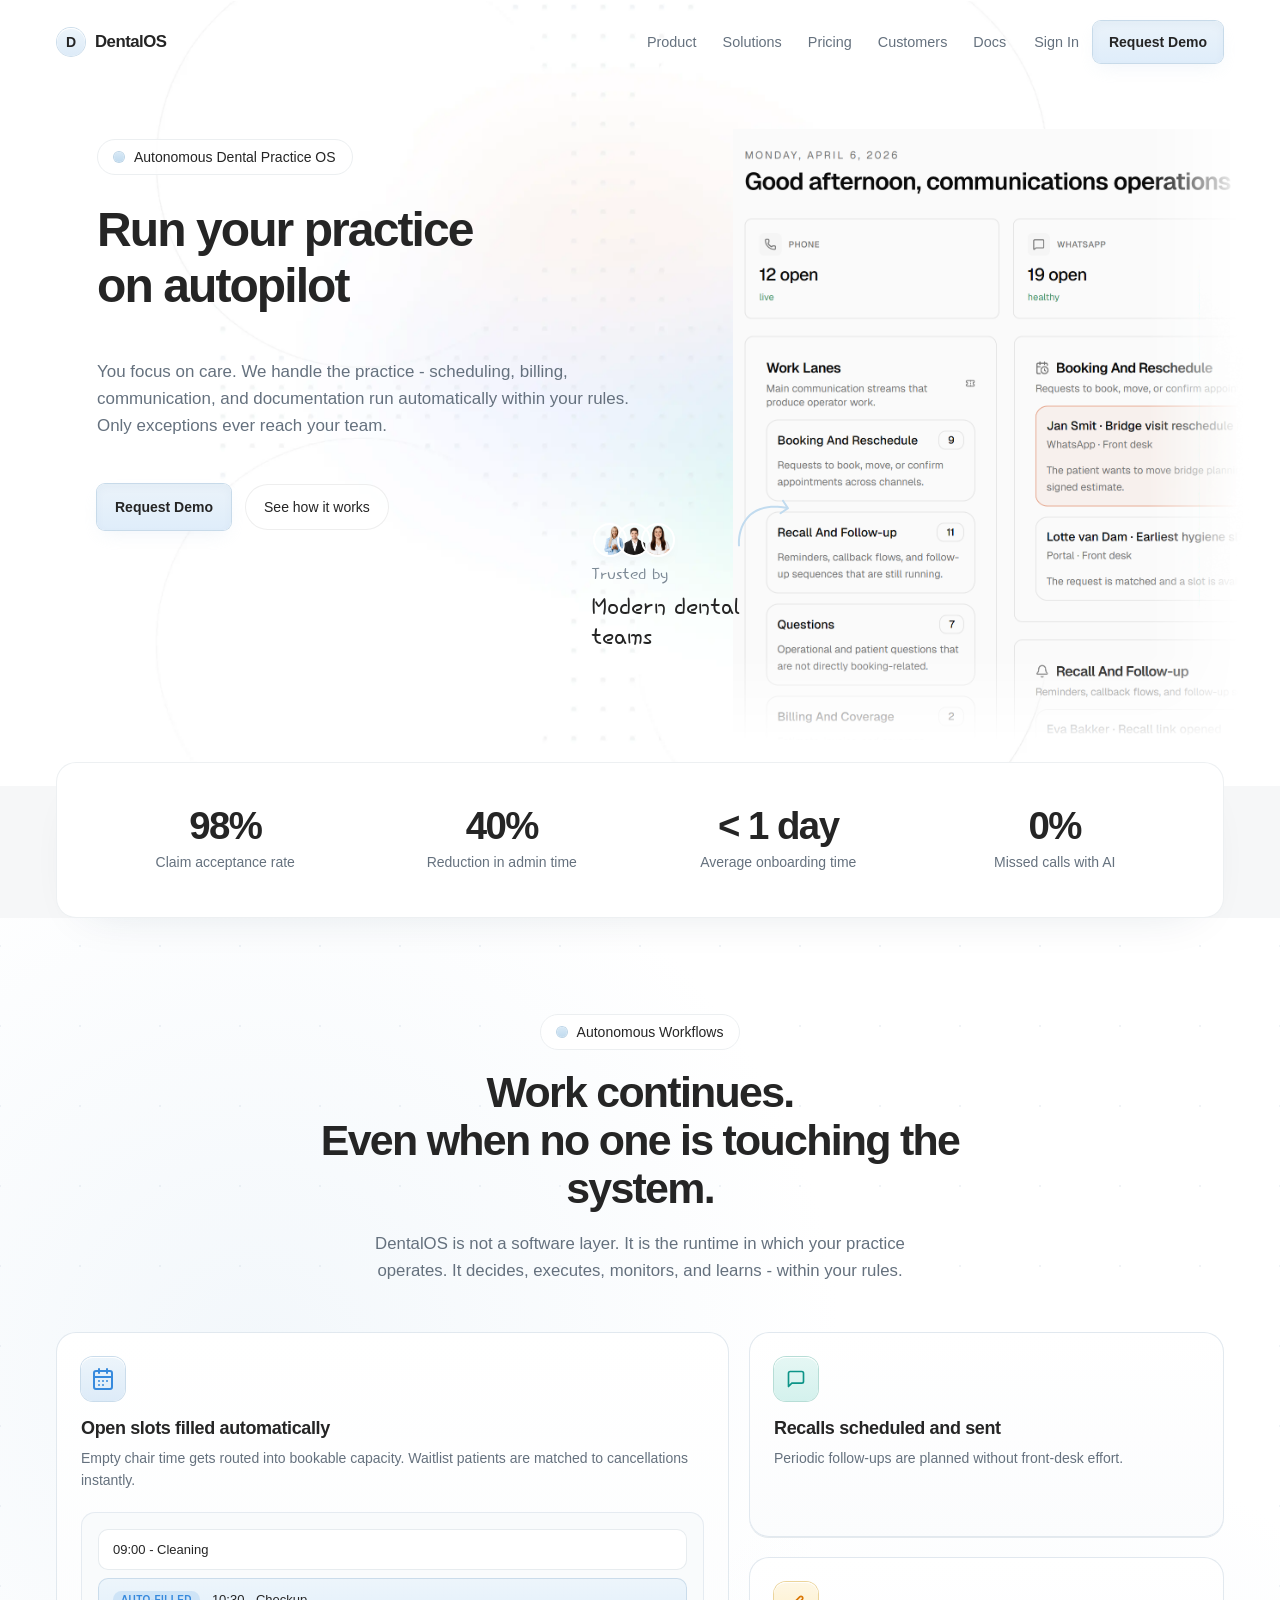
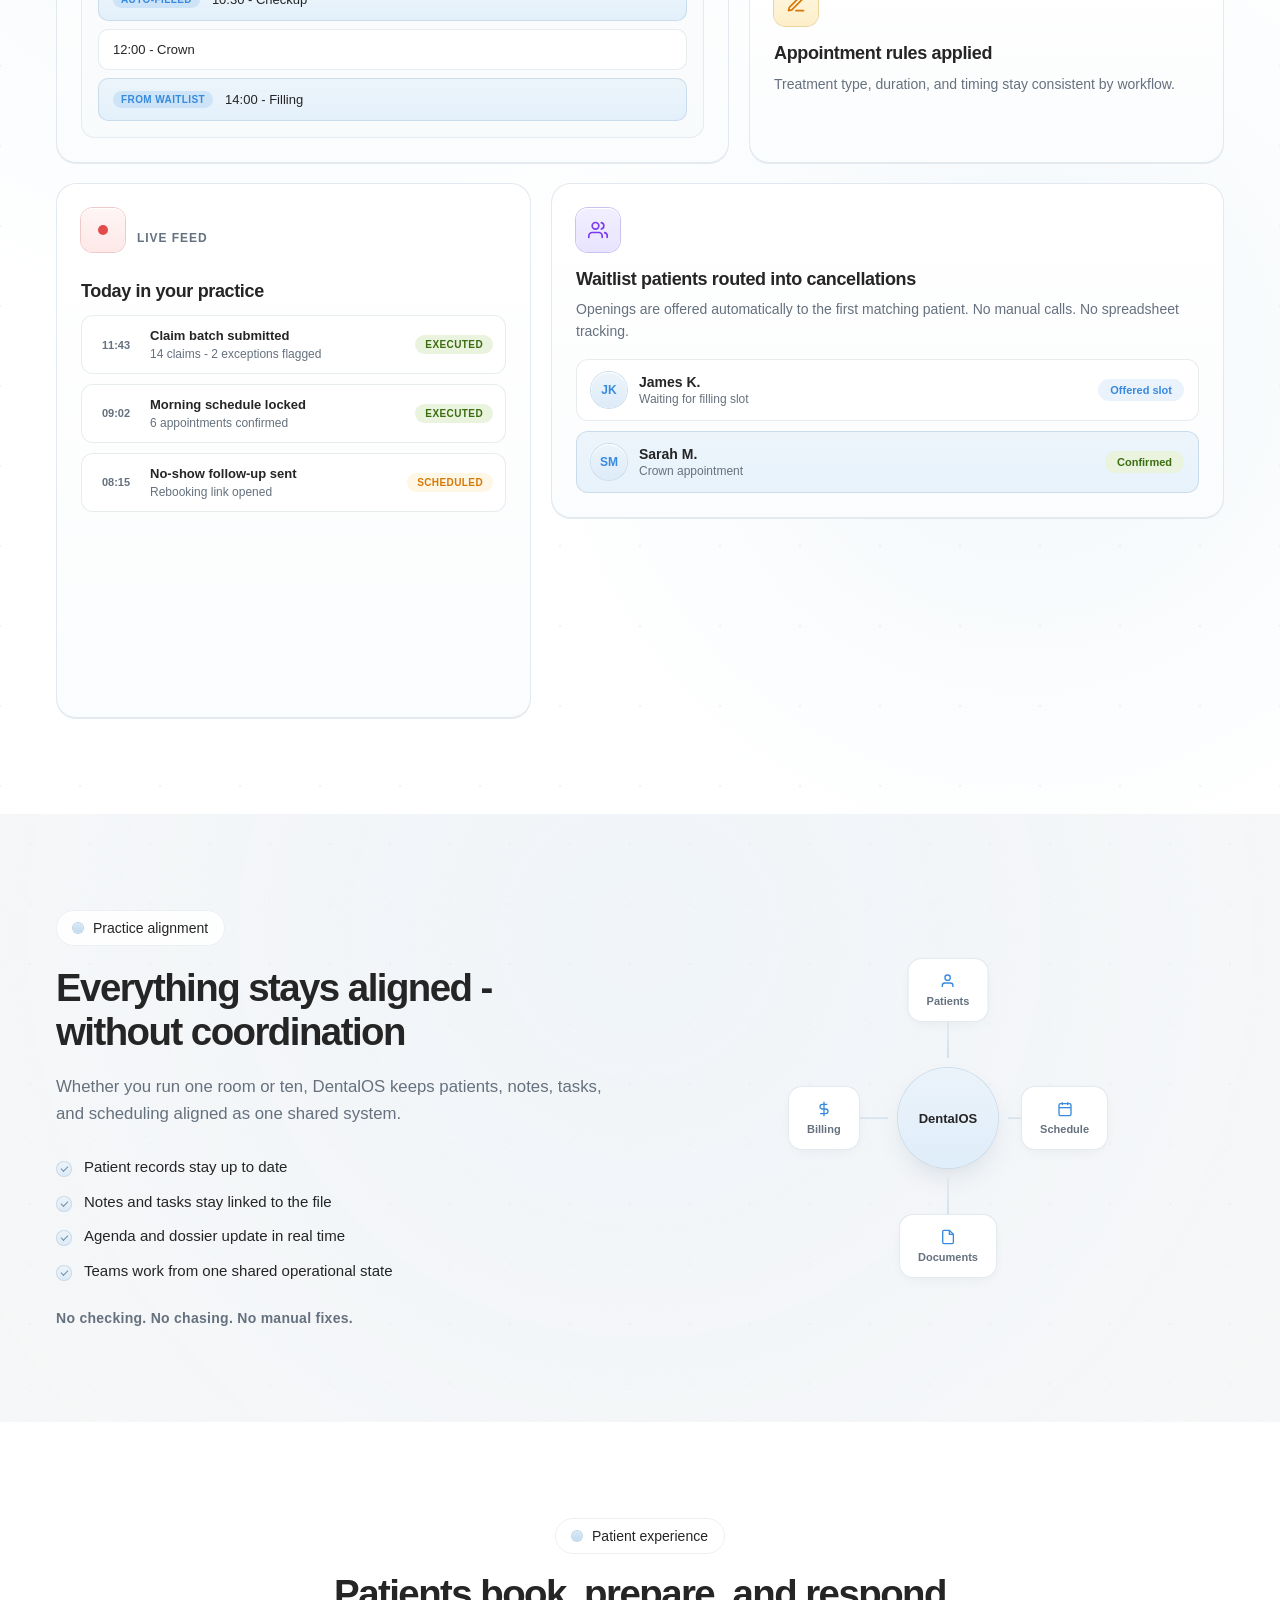
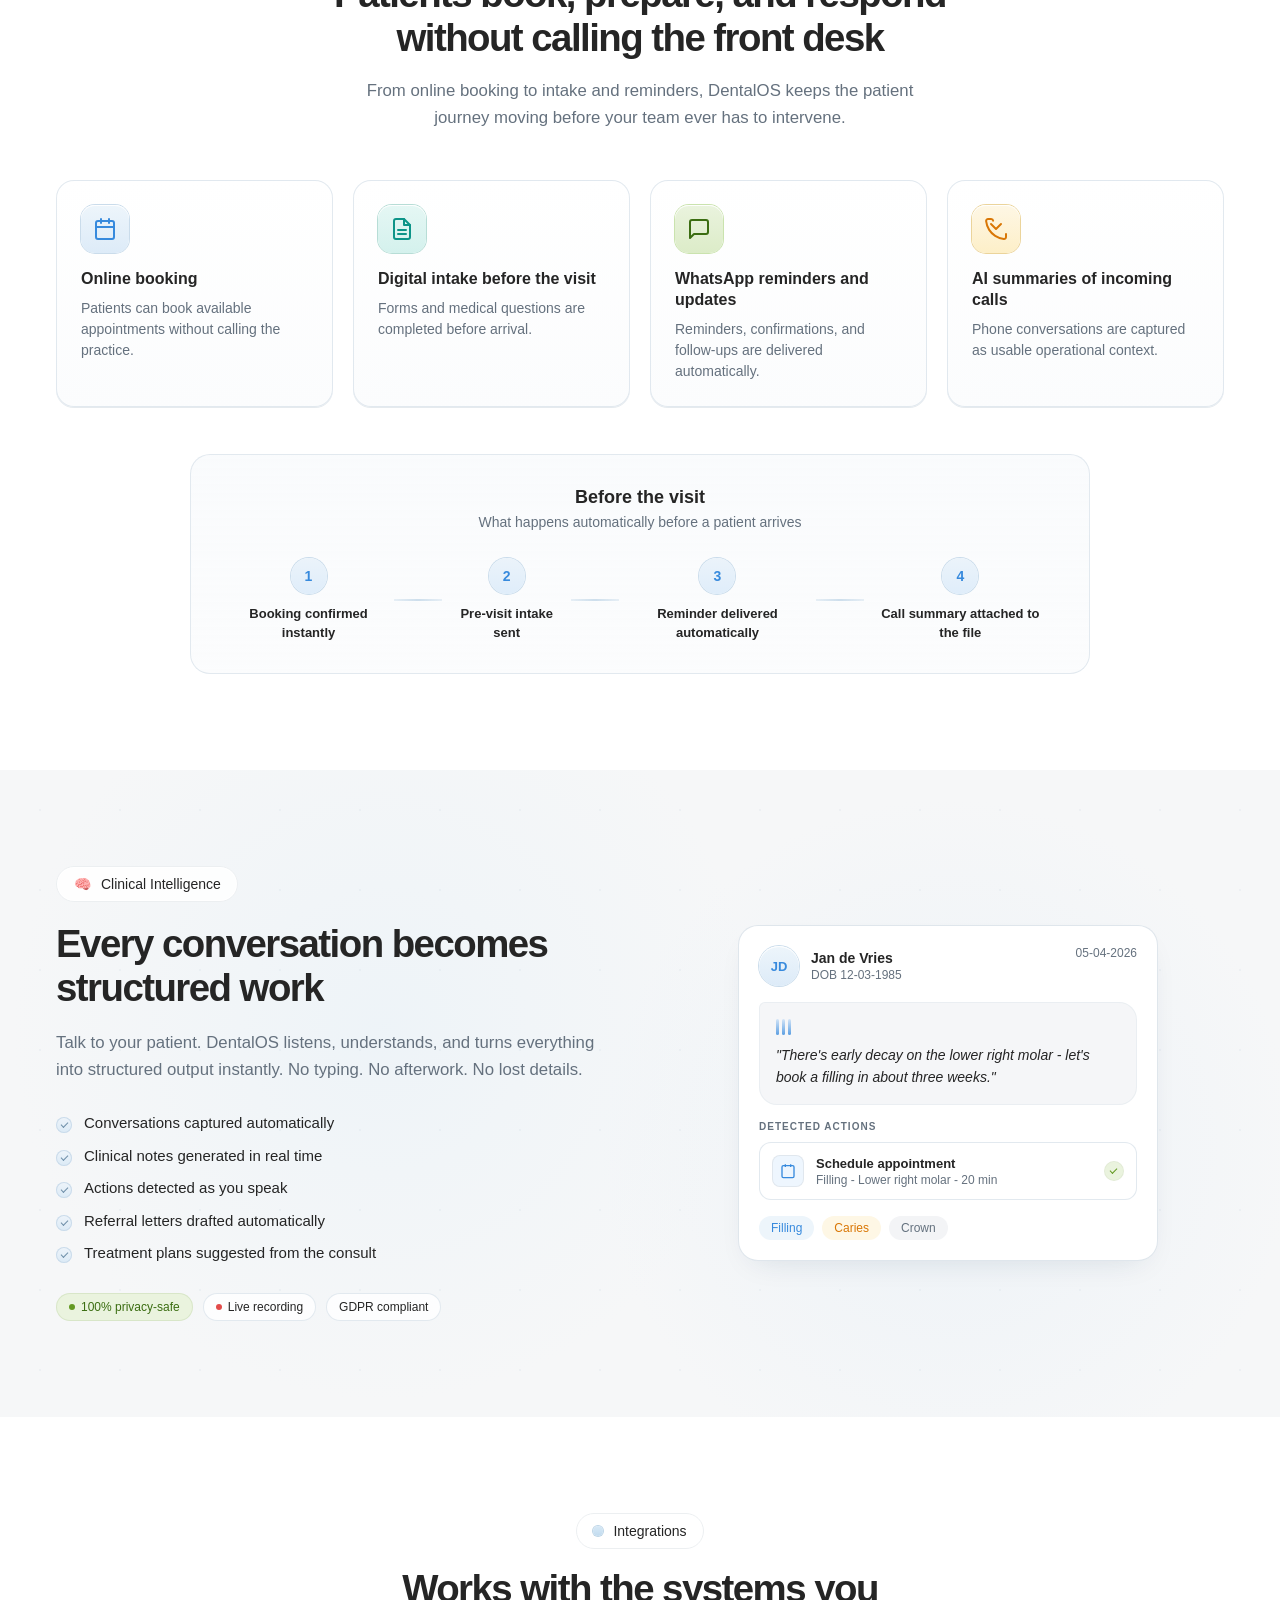
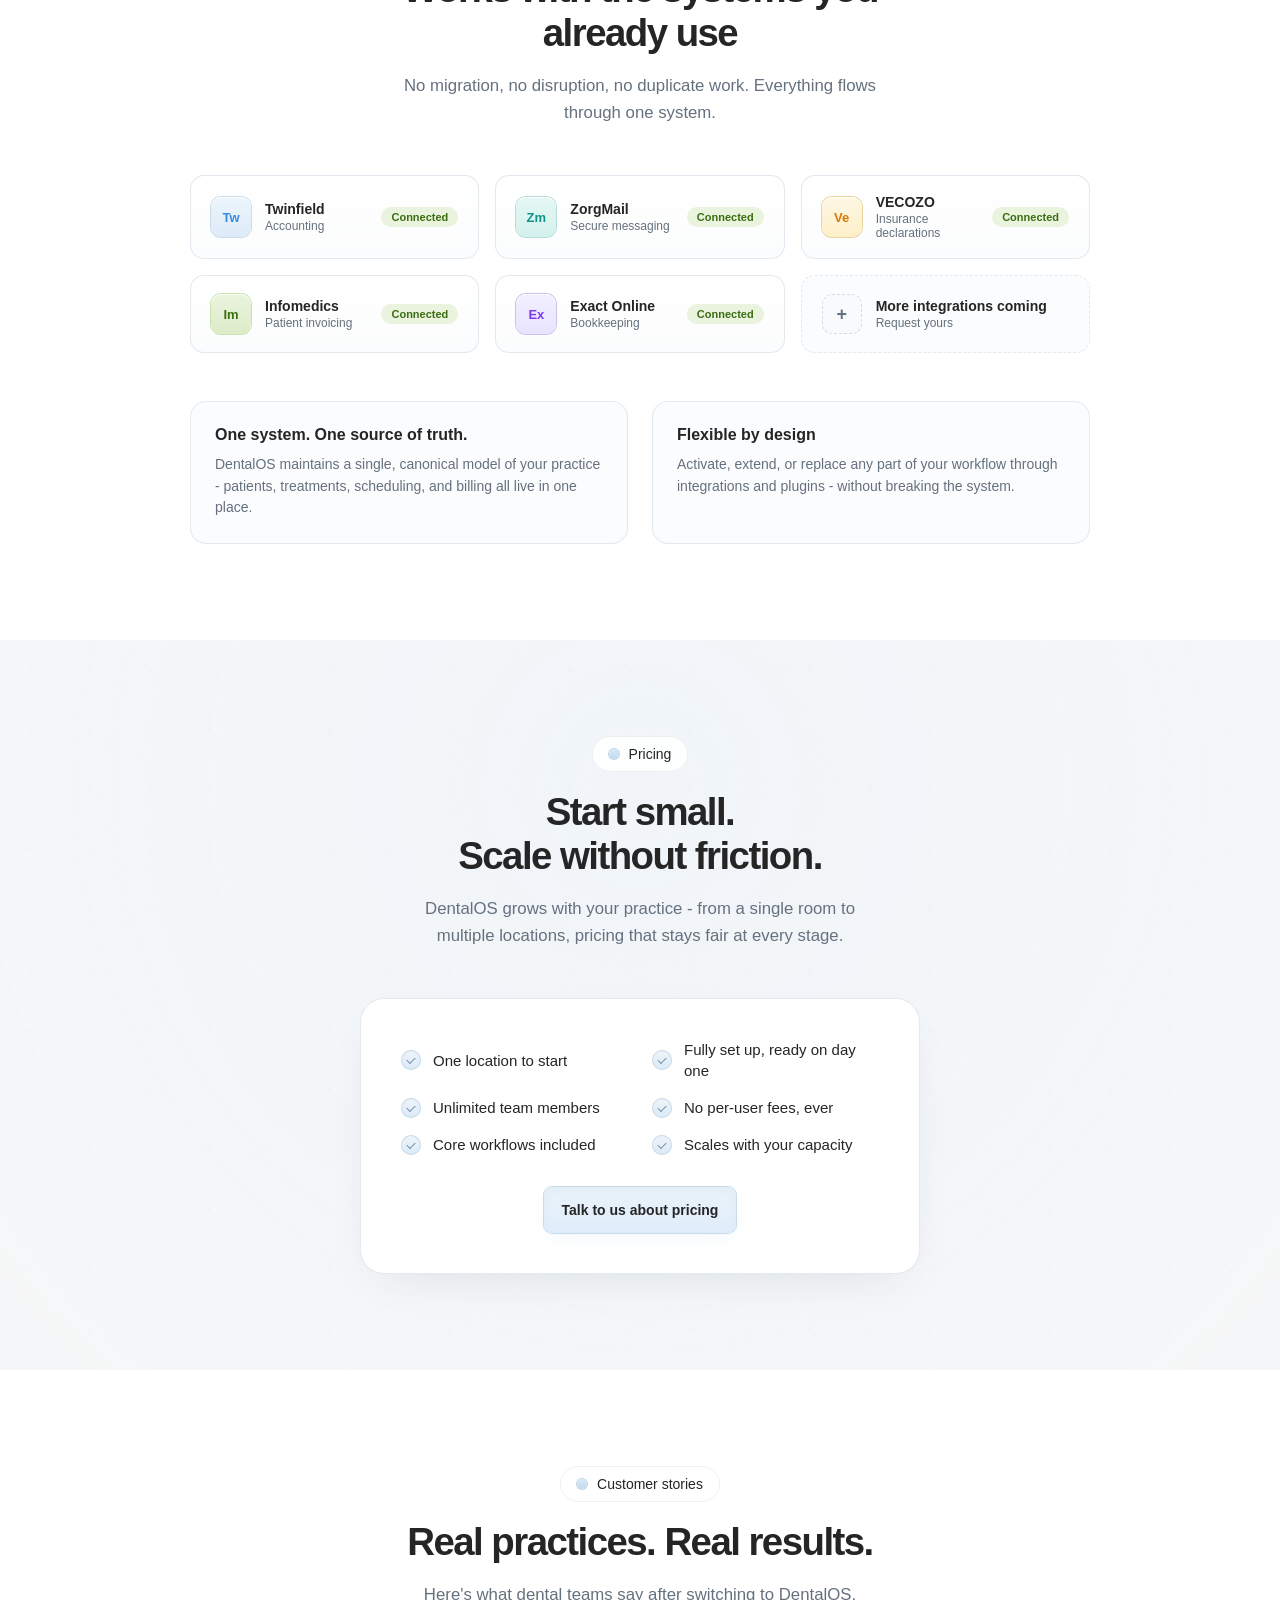
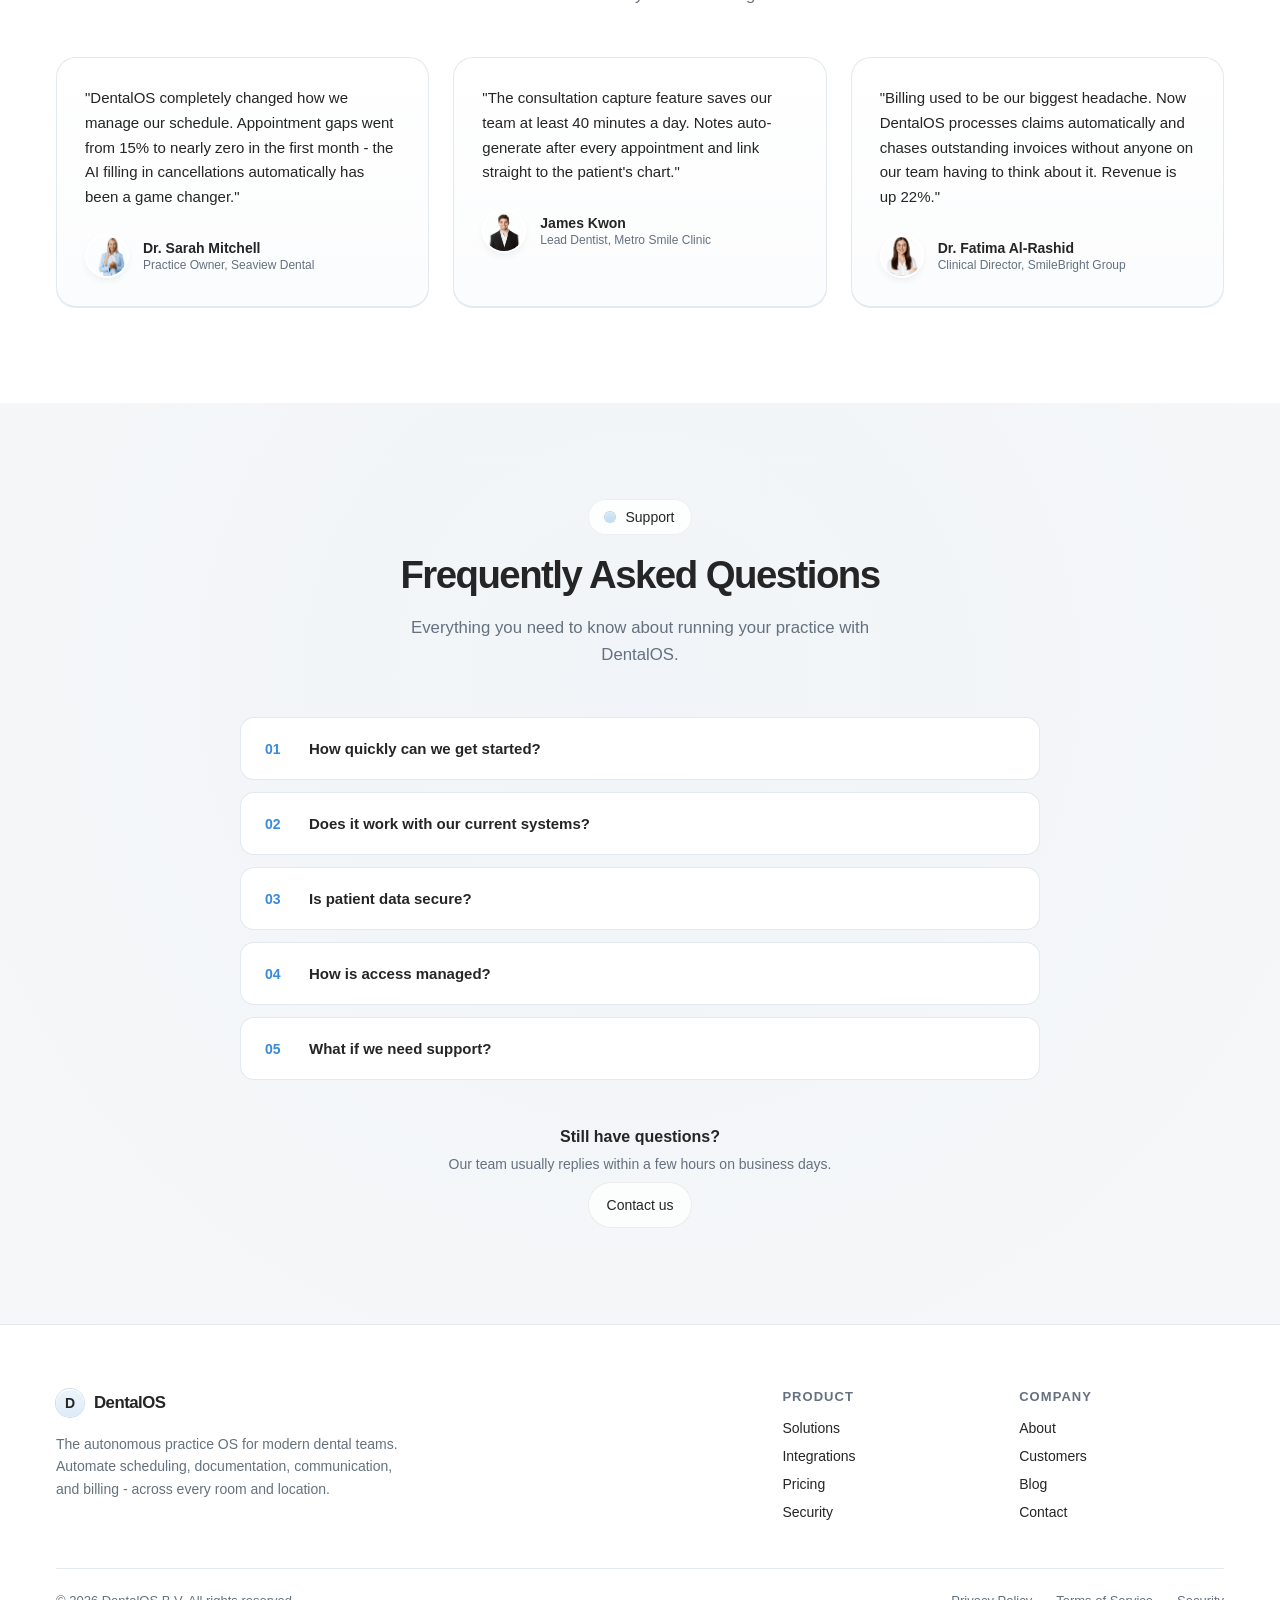
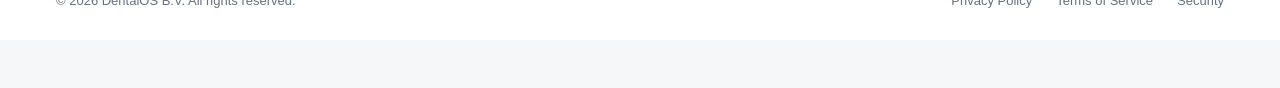
==== commit 35f98892: "feat: redesign landing page with new sections and styles Add new professional sections and update CS" ====
--- a/hero-preview.html
+++ b/hero-preview.html
@@ -1,12 +1,12 @@
-﻿<!doctype html>
-<html lang="nl">
+<!doctype html>
+<html lang="en">
   <head>
     <meta charset="UTF-8" />
     <meta name="viewport" content="width=device-width, initial-scale=1.0" />
-    <title>DentalOS Hero Preview</title>
+    <title>DentalOS - The Autonomous Practice Operating System</title>
     <meta
       name="description"
-      content="Hero preview for the DentalOS marketing rebuild based on the Droxy homepage design."
+      content="Run your dental practice on autopilot. DentalOS handles scheduling, billing, communication, and documentation automatically. Only exceptions reach your team."
     />
     <link rel="icon" href="./favicon.ico" sizes="any" />
     <link rel="icon" href="./favicon.svg" type="image/svg+xml" />
@@ -24,27 +24,28 @@
       <header class="topbar shell" data-topbar>
         <a class="brand" href="#" aria-label="DentalOS">
           <span class="brand-badge">D</span>
-          <span class="brand-text">dentalOS</span>
+          <span class="brand-text">DentalOS</span>
         </a>
 
         <nav class="nav">
           <a href="#product">Product</a>
-          <a href="#oplossingen">Oplossingen</a>
-          <a href="#pricing">Prijzen</a>
-          <a href="#klanten">Klanten</a>
+          <a href="#solutions">Solutions</a>
+          <a href="#pricing">Pricing</a>
+          <a href="#customers">Customers</a>
           <a href="./docs/">Docs</a>
         </nav>
 
         <div class="actions">
-          <a class="login" href="#login">Inloggen</a>
+          <a class="login" href="#login">Sign In</a>
           <a class="primary-cta cta--no-icon" href="#demo">
-            <span>Demo aanvragen</span>
-            <span>Demo aanvragen</span>
+            <span>Request Demo</span>
+            <span>Request Demo</span>
           </a>
         </div>
       </header>
 
       <main class="hero-shell">
+        <!-- HERO SECTION -->
         <section class="hero-card">
           <div class="hero-art" aria-hidden="true"></div>
 
@@ -52,30 +53,28 @@
             <div class="hero-copy">
               <div class="eyebrow-pill">
                 <span class="eyebrow-pill__icon" aria-hidden="true"></span>
-                <span>AI Besturingssysteem voor Tandartspraktijken</span>
+                <span>Autonomous Dental Practice OS</span>
               </div>
 
               <div class="headline" data-appear="hero" data-appear-order="0">
-                <span class="headline-desktop-line">Slimme</span>
-                <span class="headline-desktop-line">automatisering voor een</span>
-                <span class="headline-desktop-line">zorgeloze praktijk</span>
-                <span class="headline-mobile-line">Slimme automatisering</span>
-                <span class="headline-mobile-line">voor een zorgeloze</span>
-                <span class="headline-mobile-line">praktijk</span>
+                <span class="headline-desktop-line">Run your practice</span>
+                <span class="headline-desktop-line">on autopilot</span>
+                <span class="headline-mobile-line">Run your practice</span>
+                <span class="headline-mobile-line">on autopilot</span>
               </div>
 
               <p class="hero-description">
-                U focust op zorg. Wij regelen de planning, facturatie, communicatie en documentatie
-                automatisch. Alleen uitzonderingen bereiken uw team.
+                You focus on care. We handle the practice - scheduling, billing, communication, 
+                and documentation run automatically within your rules. Only exceptions ever reach your team.
               </p>
 
               <div class="hero-actions">
                 <a class="primary-cta primary-cta--hero cta--no-icon" href="#demo">
-                  <span>Demo aanvragen</span>
-                  <span>Demo aanvragen</span>
+                  <span>Request Demo</span>
+                  <span>Request Demo</span>
                 </a>
 
-                <a class="secondary-cta" href="#contact">Neem contact op</a>
+                <a class="secondary-cta" href="#how-it-works">See how it works</a>
               </div>
             </div>
 
@@ -93,8 +92,8 @@
                     <img src="./images/droxy-ai/czuyHhAeU75b3z4IY1npDJyXlRg.png" alt="" />
                     <img src="./images/droxy-ai/TVyaTL93duwHQvHvsOuNzL2ck.png" alt="" />
                   </div>
-                  <p>Ontworpen voor</p>
-                  <strong>Moderne praktijken</strong>
+                  <p>Trusted by</p>
+                  <strong>Modern dental teams</strong>
                 </div>
               </div>
 
@@ -110,647 +109,751 @@
           </div>
         </section>
 
-        <section class="feature-section" id="product" aria-labelledby="feature-title">
-          <div class="feature-section__art" aria-hidden="true"></div>
-          <div class="feature-section__vertical-lines" aria-hidden="true"></div>
-          <div class="feature-section__horizontal-lines" aria-hidden="true"></div>
-
-          <div class="feature-shell">
-            <div class="feature-header" data-appear>
+        <!-- STATS SECTION -->
+        <section class="stats-section" id="stats">
+          <div class="stats-shell">
+            <div class="stats-grid" data-appear>
+              <div class="stat-card">
+                <div class="stat-value">98%</div>
+                <div class="stat-label">Claim acceptance rate</div>
+              </div>
+              <div class="stat-card">
+                <div class="stat-value">40%</div>
+                <div class="stat-label">Reduction in admin time</div>
+              </div>
+              <div class="stat-card">
+                <div class="stat-value">&lt; 1 day</div>
+                <div class="stat-label">Average onboarding time</div>
+              </div>
+              <div class="stat-card">
+                <div class="stat-value">0%</div>
+                <div class="stat-label">Missed calls with AI</div>
+              </div>
+            </div>
+          </div>
+        </section>
+
+        <!-- AUTONOMOUS WORKFLOWS - BENTO GRID -->
+        <section class="bento-section" id="product" aria-labelledby="bento-title">
+          <div class="bento-section__art" aria-hidden="true"></div>
+          <div class="bento-section__dots" aria-hidden="true"></div>
+
+          <div class="bento-shell">
+            <div class="bento-header" data-appear>
               <div class="eyebrow-pill eyebrow-pill--center">
-                <span class="feature-eyebrow__emoji" aria-hidden="true">&#9993;&#65039;</span>
-                <span>Autonome patientcommunicatie</span>
-              </div>
-
-              <h2 class="feature-title" id="feature-title">
-                Proactieve Patientcommunicatie
+                <span class="eyebrow-pill__icon" aria-hidden="true"></span>
+                <span>Autonomous Workflows</span>
+              </div>
+
+              <h2 class="bento-title" id="bento-title">
+                Work continues.<br />Even when no one is touching the system.
               </h2>
 
-              <p class="feature-description">
-                Van WhatsApp-herinneringen en recalls tot inkomende telefoontjes, herplannen en
-                escalaties. DentalOS houdt de agenda in beweging zonder handmatig baliewerk.
+              <p class="bento-description">
+                DentalOS is not a software layer. It is the runtime in which your practice operates.
+                It decides, executes, monitors, and learns - within your rules.
               </p>
             </div>
 
-            <div class="feature-showcase">
-              <aside class="feature-nav" aria-label="DentalOS communicatieflows" data-appear>
-                <button
-                  class="feature-nav__item feature-nav__item--active"
-                  type="button"
-                  data-feature-key="reachability"
-                  aria-pressed="true"
-                >
-                  <img
-                    src="./images/droxy-ai/hvnOaoTfFAUEEiK5Bfm6av1dTxg.svg"
-                    alt=""
-                    aria-hidden="true"
-                  />
-                  <span>24/7 Bereikbaarheid</span>
-                </button>
-                <button
-                  class="feature-nav__item"
-                  type="button"
-                  data-feature-key="whatsapp"
-                  aria-pressed="false"
-                >
-                  <img
-                    src="./images/droxy-ai/PVxFc7d0V40ZNsi8rNyt14oBZFc.svg"
-                    alt=""
-                    aria-hidden="true"
-                  />
-                  <span>WhatsApp Herinneringen</span>
-                </button>
-                <button
-                  class="feature-nav__item"
-                  type="button"
-                  data-feature-key="recall"
-                  aria-pressed="false"
-                >
-                  <img
-                    src="./images/droxy-ai/wMqIVyXbdw3NLRSoU63Df8uaIJI.svg"
-                    alt=""
-                    aria-hidden="true"
-                  />
-                  <span>Recall Management</span>
-                </button>
-                <button
-                  class="feature-nav__item"
-                  type="button"
-                  data-feature-key="no_show"
-                  aria-pressed="false"
-                >
-                  <img
-                    src="./images/droxy-ai/fCWPwUIQPXxm93Qj4Qgf07jc.svg"
-                    alt=""
-                    aria-hidden="true"
-                  />
-                  <span>No-show Opvolging</span>
-                </button>
-                <button
-                  class="feature-nav__item"
-                  type="button"
-                  data-feature-key="callback"
-                  aria-pressed="false"
-                >
-                  <img
-                    src="./images/droxy-ai/QJRzVEfFEwlHB6UnG8EplT4ahE.svg"
-                    alt=""
-                    aria-hidden="true"
-                  />
-                  <span>Callback Agent</span>
-                </button>
-                <button
-                  class="feature-nav__item"
-                  type="button"
-                  data-feature-key="escalations"
-                  aria-pressed="false"
-                >
-                  <img
-                    src="./images/droxy-ai/bVoSM3mOfAU4UYO0vLYwdBEk28.svg"
-                    alt=""
-                    aria-hidden="true"
-                  />
-                  <span>Slimme Escalaties</span>
-                </button>
-                <button
-                  class="feature-nav__item"
-                  type="button"
-                  data-feature-key="bookings"
-                  aria-pressed="false"
-                >
-                  <img
-                    src="./images/droxy-ai/BN4U1qoeOIA2ghCVPgBAfjbP1U.svg"
-                    alt=""
-                    aria-hidden="true"
-                  />
-                  <span>Online Boekingen</span>
-                </button>
-              </aside>
-
-              <article class="feature-card" data-appear>
-                <div class="feature-card__content">
-                  <div class="feature-card__copy">
-                    <div class="feature-card__title-group">
-                      <h3 data-feature-card-title>24/7 Bereikbaarheid</h3>
-                      <p data-feature-card-body>
-                        DentalOS neemt inkomende telefoontjes aan, plant afspraken in, verzet
-                        consulten, verwerkt terugbelverzoeken en escaleert alleen wanneer een
-                        medewerker echt nodig is.
-                      </p>
-                    </div>
-                  </div>
-
-                  <div class="feature-card__visual feature-chat-mockup" aria-hidden="true">
-                    <div class="feature-chat-device">
-                      <div class="feature-chat-device__topbar">
-                        <div class="feature-chat-device__dots">
-                          <span></span>
-                          <span></span>
-                          <span></span>
-                        </div>
-                      </div>
-
-                      <div class="feature-chat-thread">
-                        <div class="feature-chat-meta">
-                          <div class="feature-chat-meta__avatar">D</div>
-                          <div class="feature-chat-meta__copy">
-                            <strong data-feature-chat-name>DentalOS Assistent</strong>
-                            <span data-feature-chat-status>Online en automatisch actief</span>
-                          </div>
-                        </div>
-
-                        <div
-                          class="feature-chat-message feature-chat-message--incoming"
-                          data-feature-chat-message="0"
-                        >
-                          Hoi, kan ik mijn controle van morgen verzetten?
-                        </div>
-
-                        <div
-                          class="feature-chat-message feature-chat-message--outgoing"
-                          data-feature-chat-message="1"
-                        >
-                          Natuurlijk. Ik zie donderdag om 14:20 of vrijdag om 09:10. Wat past
-                          beter?
-                        </div>
-
-                        <div
-                          class="feature-chat-message feature-chat-message--incoming"
-                          data-feature-chat-message="2"
-                        >
-                          Donderdag 14:20 is goed.
-                        </div>
-
-                        <div
-                          class="feature-chat-message feature-chat-message--outgoing"
-                          data-feature-chat-message="3"
-                        >
-                          Gelukt. Ik heb de afspraak verplaatst.
-                        </div>
-                      </div>
-
-                    </div>
-                  </div>
-                </div>
-              </article>
-            </div>
-          </div>
-        </section>
-
-        <section class="practice-section" id="oplossingen" aria-labelledby="practice-title">
-          <div class="practice-section__art" aria-hidden="true"></div>
-          <div class="practice-section__vertical-lines" aria-hidden="true"></div>
-          <div class="practice-section__horizontal-lines" aria-hidden="true"></div>
-
-          <div class="practice-shell">
-            <div class="practice-header" data-appear>
+            <div class="bento-grid" data-appear>
+              <!-- Large Card - Schedule Filling -->
+              <article class="bento-card bento-card--large">
+                <div class="bento-card__icon">
+                  <svg width="24" height="24" viewBox="0 0 24 24" fill="none" stroke="currentColor" stroke-width="2" stroke-linecap="round" stroke-linejoin="round">
+                    <rect x="3" y="4" width="18" height="18" rx="2" ry="2"></rect>
+                    <line x1="16" y1="2" x2="16" y2="6"></line>
+                    <line x1="8" y1="2" x2="8" y2="6"></line>
+                    <line x1="3" y1="10" x2="21" y2="10"></line>
+                    <path d="M8 14h.01"></path>
+                    <path d="M12 14h.01"></path>
+                    <path d="M16 14h.01"></path>
+                    <path d="M8 18h.01"></path>
+                    <path d="M12 18h.01"></path>
+                  </svg>
+                </div>
+                <h3 class="bento-card__title">Open slots filled automatically</h3>
+                <p class="bento-card__body">
+                  Empty chair time gets routed into bookable capacity. Waitlist patients are matched to cancellations instantly.
+                </p>
+                <div class="bento-card__visual bento-visual--calendar">
+                  <div class="calendar-demo">
+                    <div class="calendar-slot calendar-slot--filled">09:00 - Cleaning</div>
+                    <div class="calendar-slot calendar-slot--auto">
+                      <span class="slot-badge">Auto-filled</span>
+                      10:30 - Checkup
+                    </div>
+                    <div class="calendar-slot calendar-slot--filled">12:00 - Crown</div>
+                    <div class="calendar-slot calendar-slot--auto">
+                      <span class="slot-badge">From waitlist</span>
+                      14:00 - Filling
+                    </div>
+                  </div>
+                </div>
+              </article>
+
+              <!-- Small Card - Recalls -->
+              <article class="bento-card bento-card--small">
+                <div class="bento-card__icon bento-card__icon--teal">
+                  <svg width="20" height="20" viewBox="0 0 24 24" fill="none" stroke="currentColor" stroke-width="2" stroke-linecap="round" stroke-linejoin="round">
+                    <path d="M21 15a2 2 0 0 1-2 2H7l-4 4V5a2 2 0 0 1 2-2h14a2 2 0 0 1 2 2z"></path>
+                  </svg>
+                </div>
+                <h3 class="bento-card__title">Recalls scheduled and sent</h3>
+                <p class="bento-card__body">Periodic follow-ups are planned without front-desk effort.</p>
+              </article>
+
+              <!-- Small Card - Rules -->
+              <article class="bento-card bento-card--small">
+                <div class="bento-card__icon bento-card__icon--amber">
+                  <svg width="20" height="20" viewBox="0 0 24 24" fill="none" stroke="currentColor" stroke-width="2" stroke-linecap="round" stroke-linejoin="round">
+                    <path d="M12 20h9"></path>
+                    <path d="M16.5 3.5a2.121 2.121 0 0 1 3 3L7 19l-4 1 1-4L16.5 3.5z"></path>
+                  </svg>
+                </div>
+                <h3 class="bento-card__title">Appointment rules applied</h3>
+                <p class="bento-card__body">Treatment type, duration, and timing stay consistent by workflow.</p>
+              </article>
+
+              <!-- Medium Card - Live Feed -->
+              <article class="bento-card bento-card--medium">
+                <div class="bento-card__header">
+                  <div class="bento-card__icon bento-card__icon--live">
+                    <span class="live-dot"></span>
+                  </div>
+                  <span class="bento-card__label">Live feed</span>
+                </div>
+                <h3 class="bento-card__title">Today in your practice</h3>
+                <div class="live-feed">
+                  <div class="feed-item">
+                    <span class="feed-time">11:43</span>
+                    <div class="feed-content">
+                      <strong>Claim batch submitted</strong>
+                      <span>14 claims - 2 exceptions flagged</span>
+                    </div>
+                    <span class="feed-status feed-status--done">Executed</span>
+                  </div>
+                  <div class="feed-item">
+                    <span class="feed-time">09:02</span>
+                    <div class="feed-content">
+                      <strong>Morning schedule locked</strong>
+                      <span>6 appointments confirmed</span>
+                    </div>
+                    <span class="feed-status feed-status--done">Executed</span>
+                  </div>
+                  <div class="feed-item">
+                    <span class="feed-time">08:15</span>
+                    <div class="feed-content">
+                      <strong>No-show follow-up sent</strong>
+                      <span>Rebooking link opened</span>
+                    </div>
+                    <span class="feed-status feed-status--pending">Scheduled</span>
+                  </div>
+                </div>
+              </article>
+
+              <!-- Wide Card - Waitlist -->
+              <article class="bento-card bento-card--wide">
+                <div class="bento-card__icon bento-card__icon--violet">
+                  <svg width="20" height="20" viewBox="0 0 24 24" fill="none" stroke="currentColor" stroke-width="2" stroke-linecap="round" stroke-linejoin="round">
+                    <path d="M17 21v-2a4 4 0 0 0-4-4H5a4 4 0 0 0-4 4v2"></path>
+                    <circle cx="9" cy="7" r="4"></circle>
+                    <path d="M23 21v-2a4 4 0 0 0-3-3.87"></path>
+                    <path d="M16 3.13a4 4 0 0 1 0 7.75"></path>
+                  </svg>
+                </div>
+                <h3 class="bento-card__title">Waitlist patients routed into cancellations</h3>
+                <p class="bento-card__body">
+                  Openings are offered automatically to the first matching patient. 
+                  No manual calls. No spreadsheet tracking.
+                </p>
+                <div class="waitlist-visual">
+                  <div class="waitlist-item">
+                    <div class="waitlist-avatar">JK</div>
+                    <div class="waitlist-info">
+                      <strong>James K.</strong>
+                      <span>Waiting for filling slot</span>
+                    </div>
+                    <div class="waitlist-action">Offered slot</div>
+                  </div>
+                  <div class="waitlist-item waitlist-item--matched">
+                    <div class="waitlist-avatar">SM</div>
+                    <div class="waitlist-info">
+                      <strong>Sarah M.</strong>
+                      <span>Crown appointment</span>
+                    </div>
+                    <div class="waitlist-action waitlist-action--success">Confirmed</div>
+                  </div>
+                </div>
+              </article>
+            </div>
+          </div>
+        </section>
+
+        <!-- PRACTICE ALIGNMENT SECTION -->
+        <section class="alignment-section" id="solutions" aria-labelledby="alignment-title">
+          <div class="alignment-art" aria-hidden="true"></div>
+          
+          <div class="alignment-shell">
+            <div class="alignment-content" data-appear>
+              <div class="alignment-copy">
+                <div class="eyebrow-pill">
+                  <span class="eyebrow-pill__icon" aria-hidden="true"></span>
+                  <span>Practice alignment</span>
+                </div>
+
+                <h2 class="alignment-title" id="alignment-title">
+                  Everything stays aligned - without coordination
+                </h2>
+
+                <p class="alignment-description">
+                  Whether you run one room or ten, DentalOS keeps patients, notes, tasks, 
+                  and scheduling aligned as one shared system.
+                </p>
+
+                <ul class="alignment-list">
+                  <li>Patient records stay up to date</li>
+                  <li>Notes and tasks stay linked to the file</li>
+                  <li>Agenda and dossier update in real time</li>
+                  <li>Teams work from one shared operational state</li>
+                </ul>
+
+                <div class="alignment-tagline">
+                  No checking. No chasing. No manual fixes.
+                </div>
+              </div>
+
+              <div class="alignment-visual">
+                <div class="sync-animation">
+                  <div class="sync-hub">
+                    <span>DentalOS</span>
+                  </div>
+                  <div class="sync-node sync-node--1">
+                    <svg width="16" height="16" viewBox="0 0 24 24" fill="none" stroke="currentColor" stroke-width="2"><path d="M20 21v-2a4 4 0 0 0-4-4H8a4 4 0 0 0-4 4v2"></path><circle cx="12" cy="7" r="4"></circle></svg>
+                    <span>Patients</span>
+                  </div>
+                  <div class="sync-node sync-node--2">
+                    <svg width="16" height="16" viewBox="0 0 24 24" fill="none" stroke="currentColor" stroke-width="2"><rect x="3" y="4" width="18" height="18" rx="2" ry="2"></rect><line x1="16" y1="2" x2="16" y2="6"></line><line x1="8" y1="2" x2="8" y2="6"></line><line x1="3" y1="10" x2="21" y2="10"></line></svg>
+                    <span>Schedule</span>
+                  </div>
+                  <div class="sync-node sync-node--3">
+                    <svg width="16" height="16" viewBox="0 0 24 24" fill="none" stroke="currentColor" stroke-width="2"><path d="M14 2H6a2 2 0 0 0-2 2v16a2 2 0 0 0 2 2h12a2 2 0 0 0 2-2V8z"></path><polyline points="14 2 14 8 20 8"></polyline></svg>
+                    <span>Documents</span>
+                  </div>
+                  <div class="sync-node sync-node--4">
+                    <svg width="16" height="16" viewBox="0 0 24 24" fill="none" stroke="currentColor" stroke-width="2"><line x1="12" y1="1" x2="12" y2="23"></line><path d="M17 5H9.5a3.5 3.5 0 0 0 0 7h5a3.5 3.5 0 0 1 0 7H6"></path></svg>
+                    <span>Billing</span>
+                  </div>
+                  <div class="sync-line sync-line--1"></div>
+                  <div class="sync-line sync-line--2"></div>
+                  <div class="sync-line sync-line--3"></div>
+                  <div class="sync-line sync-line--4"></div>
+                </div>
+              </div>
+            </div>
+          </div>
+        </section>
+
+        <!-- PATIENT EXPERIENCE SECTION -->
+        <section class="patient-section" id="patient-experience" aria-labelledby="patient-title">
+          <div class="patient-shell">
+            <div class="patient-header" data-appear>
               <div class="eyebrow-pill eyebrow-pill--center">
-                <span class="practice-eyebrow__icon" aria-hidden="true"></span>
-                <span>Praktische toepassing</span>
-              </div>
-
-              <h2 class="practice-title" id="practice-title">
-                Hoe werkt DentalOS
-                <br />
-                in de praktijk?
+                <span class="eyebrow-pill__icon" aria-hidden="true"></span>
+                <span>Patient experience</span>
+              </div>
+
+              <h2 class="patient-title" id="patient-title">
+                Patients book, prepare, and respond<br />without calling the front desk
               </h2>
-            </div>
-
-            <div class="practice-tabs" aria-label="Praktische toepassingen" data-appear>
-              <button
-                class="practice-tabs__item practice-tabs__item--active"
-                type="button"
-                data-practice-key="pre_visit"
-                aria-pressed="true"
-              >
-                <span class="practice-tabs__icon" aria-hidden="true"></span>
-                <span>Voor het bezoek</span>
-              </button>
-              <button
-                class="practice-tabs__item"
-                type="button"
-                data-practice-key="during_day"
-                aria-pressed="false"
-              >
-                <span class="practice-tabs__icon" aria-hidden="true"></span>
-                <span>Tijdens de dag</span>
-              </button>
-              <button
-                class="practice-tabs__item"
-                type="button"
-                data-practice-key="after_visit"
-                aria-pressed="false"
-              >
-                <span class="practice-tabs__icon" aria-hidden="true"></span>
-                <span>Na het bezoek</span>
-              </button>
-              <button
-                class="practice-tabs__item"
-                type="button"
-                data-practice-key="planning"
-                aria-pressed="false"
-              >
-                <span class="practice-tabs__icon" aria-hidden="true"></span>
-                <span>Planning &amp; agenda</span>
-              </button>
-              <button
-                class="practice-tabs__item"
-                type="button"
-                data-practice-key="communication"
-                aria-pressed="false"
-              >
-                <span class="practice-tabs__icon" aria-hidden="true"></span>
-                <span>Communicatie</span>
-              </button>
-              <button
-                class="practice-tabs__item"
-                type="button"
-                data-practice-key="claims"
-                aria-pressed="false"
-              >
-                <span class="practice-tabs__icon" aria-hidden="true"></span>
-                <span>Declaraties</span>
-              </button>
-              <button
-                class="practice-tabs__item"
-                type="button"
-                data-practice-key="documentation"
-                aria-pressed="false"
-              >
-                <span class="practice-tabs__icon" aria-hidden="true"></span>
-                <span>Dossier &amp; documentatie</span>
-              </button>
-            </div>
-
-            <article class="practice-card" data-appear>
-              <div class="practice-card__content">
-                <div class="practice-card__copy">
-                  <div class="practice-card__title-group">
-                    <h3 data-practice-panel-title>Voor het bezoek</h3>
-
-                    <ul class="practice-points">
-                      <li data-practice-point-index="0">
-                        Afspraken worden direct bevestigd zonder tussenkomst van de balie.
-                      </li>
-                      <li data-practice-point-index="1">
-                        Intake en medische vragen worden automatisch verstuurd en ingevuld.
-                      </li>
-                      <li data-practice-point-index="2">
-                        Herinneringen en updates worden automatisch verzonden naar de patient.
-                      </li>
-                    </ul>
-                  </div>
-
-                </div>
-              </div>
-            </article>
-          </div>
-        </section>
-
-        <section class="advantage-section" id="klanten" aria-labelledby="advantage-title">
-          <div class="advantage-shell">
-            <div class="advantage-frame">
-              <div class="advantage-background" aria-hidden="true"></div>
-              <div class="advantage-grid" aria-hidden="true"></div>
-
-              <div class="advantage-header" data-appear>
-                <div class="eyebrow-pill eyebrow-pill--center eyebrow-pill--dark">
-                  <span class="advantage-eyebrow__emoji" aria-hidden="true">&#128640;</span>
-                  <span>Waarom DentalOS</span>
-                </div>
-
-                <h2 class="advantage-title" id="advantage-title">
-                  De feiten op een rij
-                </h2>
-              </div>
-
-              <div class="advantage-table" data-appear>
-                <div class="advantage-table__head">
-                  <span></span>
-                  <span>Zonder DentalOS</span>
-                  <span>Met DentalOS</span>
-                </div>
-
-                <div class="advantage-row">
-                  <div class="advantage-row__label">
-                    <strong>Tijd aan planning en baliewerk</strong>
-                    <span>Per week per locatie</span>
-                  </div>
-                  <div class="advantage-row__value">10+ uur per week</div>
-                  <div class="advantage-row__value advantage-row__value--highlight">Vrijwel 0 uur</div>
-                </div>
-
-                <div class="advantage-row">
-                  <div class="advantage-row__label">
-                    <strong>Reactietijd op patientvragen</strong>
-                    <span>Via telefoon, WhatsApp en online</span>
-                  </div>
-                  <div class="advantage-row__value">Van minuten tot de volgende werkdag</div>
-                  <div class="advantage-row__value advantage-row__value--highlight">Direct</div>
-                </div>
-
-                <div class="advantage-row">
-                  <div class="advantage-row__label">
-                    <strong>Gemiste oproepen</strong>
-                    <span>Gemiddelde bereikbaarheid van de praktijk</span>
-                  </div>
-                  <div class="advantage-row__value">30-40%</div>
-                  <div class="advantage-row__value advantage-row__value--highlight">0%</div>
-                </div>
-
-                <div class="advantage-row">
-                  <div class="advantage-row__label">
-                    <strong>Open plekken in de agenda</strong>
-                    <span>Na annuleringen en no-shows</span>
-                  </div>
-                  <div class="advantage-row__value">Handmatig opvullen</div>
-                  <div class="advantage-row__value advantage-row__value--highlight">Automatisch herplannen</div>
-                </div>
-
-                <div class="advantage-row">
-                  <div class="advantage-row__label">
-                    <strong>Declaraties en opvolging</strong>
-                    <span>Batchen, uitzonderingen en openstaande facturen</span>
-                  </div>
-                  <div class="advantage-row__value">Versnipperd en handmatig</div>
-                  <div class="advantage-row__value advantage-row__value--highlight">Automatisch verwerkt</div>
-                </div>
-                <div class="advantage-row advantage-row--boolean">
-                  <div class="advantage-row__label">
-                    <strong>Vul open plekken automatisch met recalls, wachtlijstpatienten en herboekflows</strong>
-                  </div>
-                  <div class="advantage-row__value advantage-row__value--icon">
-                    <span class="advantage-status advantage-status--negative" aria-hidden="true"></span>
-                  </div>
-                  <div class="advantage-row__value advantage-row__value--highlight advantage-row__value--icon">
-                    <span class="advantage-status advantage-status--positive" aria-hidden="true"></span>
-                  </div>
-                </div>
-
-                <div class="advantage-row advantage-row--boolean">
-                  <div class="advantage-row__label">
-                    <strong>Realtime dossiervorming en automatische samenvattingen na elk contactmoment</strong>
-                  </div>
-                  <div class="advantage-row__value advantage-row__value--icon">
-                    <span class="advantage-status advantage-status--negative" aria-hidden="true"></span>
-                  </div>
-                  <div class="advantage-row__value advantage-row__value--highlight advantage-row__value--icon">
-                    <span class="advantage-status advantage-status--positive" aria-hidden="true"></span>
-                  </div>
-                </div>
-
-                <div class="advantage-row advantage-row--boolean">
-                  <div class="advantage-row__label">
-                    <strong>Persoonlijke patientcommunicatie op schaal via telefoon, WhatsApp en e-mail</strong>
-                  </div>
-                  <div class="advantage-row__value advantage-row__value--icon">
-                    <span class="advantage-status advantage-status--negative" aria-hidden="true"></span>
-                  </div>
-                  <div class="advantage-row__value advantage-row__value--highlight advantage-row__value--icon">
-                    <span class="advantage-status advantage-status--positive" aria-hidden="true"></span>
-                  </div>
-                </div>
-
-                <div class="advantage-row advantage-row--boolean">
-                  <div class="advantage-row__label">
-                    <strong>24/7 bereikbaarheid zonder extra receptiecapaciteit of gemiste oproepen</strong>
-                  </div>
-                  <div class="advantage-row__value advantage-row__value--icon">
-                    <span class="advantage-status advantage-status--negative" aria-hidden="true"></span>
-                  </div>
-                  <div class="advantage-row__value advantage-row__value--highlight advantage-row__value--icon">
-                    <span class="advantage-status advantage-status--positive" aria-hidden="true"></span>
-                  </div>
-                </div>
-
-                <div class="advantage-row advantage-row--boolean">
-                  <div class="advantage-row__label">
-                    <strong>Een centrale runtime voor planning, communicatie, declaraties en documentatie</strong>
-                  </div>
-                  <div class="advantage-row__value advantage-row__value--icon">
-                    <span class="advantage-status advantage-status--negative" aria-hidden="true"></span>
-                  </div>
-                  <div class="advantage-row__value advantage-row__value--highlight advantage-row__value--icon">
-                    <span class="advantage-status advantage-status--positive" aria-hidden="true"></span>
-                  </div>
-                </div>
-
-                <div class="advantage-row advantage-row--cta">
-                  <div></div>
-                  <div></div>
-                  <div class="advantage-row__value advantage-row__value--highlight advantage-row__value--cta">
-                    <a class="primary-cta" href="#demo">
-                      <span>Vraag een demo aan</span>
-                      <span>Vraag een demo aan</span>
-                    </a>
-                  </div>
-                </div>
-              </div>
-            </div>
-          </div>
-        </section>
-
-                <section class="setup-section" id="clinical" aria-labelledby="clinical-title">
-          <div class="setup-frame">
-            <div class="setup-shell">
-              <header class="setup-header" data-appear>
+
+              <p class="patient-description">
+                From online booking to intake and reminders, DentalOS keeps the patient journey 
+                moving before your team ever has to intervene.
+              </p>
+            </div>
+
+            <div class="patient-grid" data-appear>
+              <article class="patient-card">
+                <div class="patient-card__icon">
+                  <svg width="24" height="24" viewBox="0 0 24 24" fill="none" stroke="currentColor" stroke-width="2" stroke-linecap="round" stroke-linejoin="round">
+                    <rect x="3" y="4" width="18" height="18" rx="2" ry="2"></rect>
+                    <line x1="16" y1="2" x2="16" y2="6"></line>
+                    <line x1="8" y1="2" x2="8" y2="6"></line>
+                    <line x1="3" y1="10" x2="21" y2="10"></line>
+                  </svg>
+                </div>
+                <h3>Online booking</h3>
+                <p>Patients can book available appointments without calling the practice.</p>
+              </article>
+
+              <article class="patient-card">
+                <div class="patient-card__icon patient-card__icon--teal">
+                  <svg width="24" height="24" viewBox="0 0 24 24" fill="none" stroke="currentColor" stroke-width="2" stroke-linecap="round" stroke-linejoin="round">
+                    <path d="M14 2H6a2 2 0 0 0-2 2v16a2 2 0 0 0 2 2h12a2 2 0 0 0 2-2V8z"></path>
+                    <polyline points="14 2 14 8 20 8"></polyline>
+                    <line x1="16" y1="13" x2="8" y2="13"></line>
+                    <line x1="16" y1="17" x2="8" y2="17"></line>
+                  </svg>
+                </div>
+                <h3>Digital intake before the visit</h3>
+                <p>Forms and medical questions are completed before arrival.</p>
+              </article>
+
+              <article class="patient-card">
+                <div class="patient-card__icon patient-card__icon--green">
+                  <svg width="24" height="24" viewBox="0 0 24 24" fill="none" stroke="currentColor" stroke-width="2" stroke-linecap="round" stroke-linejoin="round">
+                    <path d="M21 15a2 2 0 0 1-2 2H7l-4 4V5a2 2 0 0 1 2-2h14a2 2 0 0 1 2 2z"></path>
+                  </svg>
+                </div>
+                <h3>WhatsApp reminders and updates</h3>
+                <p>Reminders, confirmations, and follow-ups are delivered automatically.</p>
+              </article>
+
+              <article class="patient-card">
+                <div class="patient-card__icon patient-card__icon--amber">
+                  <svg width="24" height="24" viewBox="0 0 24 24" fill="none" stroke="currentColor" stroke-width="2" stroke-linecap="round" stroke-linejoin="round">
+                    <path d="M22 16.92v3a2 2 0 0 1-2.18 2 19.79 19.79 0 0 1-8.63-3.07 19.5 19.5 0 0 1-6-6 19.79 19.79 0 0 1-3.07-8.67A2 2 0 0 1 4.11 2h3a2 2 0 0 1 2 1.72"></path>
+                    <polyline points="7 7 12 12 17 7"></polyline>
+                  </svg>
+                </div>
+                <h3>AI summaries of incoming calls</h3>
+                <p>Phone conversations are captured as usable operational context.</p>
+              </article>
+            </div>
+
+            <!-- Before the Visit Timeline -->
+            <div class="journey-timeline" data-appear>
+              <div class="journey-header">
+                <h3>Before the visit</h3>
+                <p>What happens automatically before a patient arrives</p>
+              </div>
+              <div class="journey-steps">
+                <div class="journey-step">
+                  <div class="journey-step__marker">1</div>
+                  <div class="journey-step__content">
+                    <strong>Booking confirmed instantly</strong>
+                  </div>
+                </div>
+                <div class="journey-connector"></div>
+                <div class="journey-step">
+                  <div class="journey-step__marker">2</div>
+                  <div class="journey-step__content">
+                    <strong>Pre-visit intake sent</strong>
+                  </div>
+                </div>
+                <div class="journey-connector"></div>
+                <div class="journey-step">
+                  <div class="journey-step__marker">3</div>
+                  <div class="journey-step__content">
+                    <strong>Reminder delivered automatically</strong>
+                  </div>
+                </div>
+                <div class="journey-connector"></div>
+                <div class="journey-step">
+                  <div class="journey-step__marker">4</div>
+                  <div class="journey-step__content">
+                    <strong>Call summary attached to the file</strong>
+                  </div>
+                </div>
+              </div>
+            </div>
+          </div>
+        </section>
+
+        <!-- CLINICAL INTELLIGENCE SECTION -->
+        <section class="clinical-new-section" id="clinical" aria-labelledby="clinical-new-title">
+          <div class="clinical-new-art" aria-hidden="true"></div>
+          <div class="clinical-new-shell">
+            <div class="clinical-new-layout" data-appear>
+              <div class="clinical-new-copy">
                 <div class="eyebrow-pill">
                   <span class="clinical-eyebrow__emoji" aria-hidden="true">&#129504;</span>
-                  <span>Klinische Intelligentie</span>
-                </div>
-
-                <h2 class="setup-title" id="clinical-title">
-                  Klinische output
+                  <span>Clinical Intelligence</span>
+                </div>
+
+                <h2 class="clinical-new-title" id="clinical-new-title">
+                  Every conversation becomes structured work
                 </h2>
 
-                <p class="setup-description">
-                  Praat met uw patient. DentalOS luistert, begrijpt en zet alles direct om in gestructureerde output. Geen typen. Geen naverwerking. Geen verloren details.
+                <p class="clinical-new-description">
+                  Talk to your patient. DentalOS listens, understands, and turns everything into 
+                  structured output instantly. No typing. No afterwork. No lost details.
                 </p>
-              </header>
-
-              <div class="setup-slider" data-appear>
-                <div class="setup-preview">
-                  <div class="setup-preview__frame" data-setup-preview data-setup-stage="capture">
-                    <div class="setup-card-stack" aria-hidden="true">
-                      <div class="setup-canvas setup-canvas--back"></div>
-                      <div class="setup-canvas setup-canvas--middle"></div>
-                      <div class="setup-canvas setup-canvas--front"></div>
-                    </div>
-                  </div>
-                </div>
-
-                <div class="setup-tabs" role="tablist" aria-label="Klinische intelligentie stappen">
-                  <button
-                    class="setup-tab setup-tab--active"
-                    type="button"
-                    role="tab"
-                    aria-selected="true"
-                    data-setup-key="capture"
-                  >
-                    <span class="setup-tab__title">Consult vastgelegd</span>
-                    <span class="setup-tab__body">
-                      Het gesprek staat direct klaar als nieuwe klinische sessie, zonder extra handwerk.
-                    </span>
-                  </button>
-
-                  <button
-                    class="setup-tab"
-                    type="button"
-                    role="tab"
-                    aria-selected="false"
-                    data-setup-key="notes"
-                  >
-                    <span class="setup-tab__title">Notities gestructureerd</span>
-                    <span class="setup-tab__body">
-                      Observaties, context en actiepunten vallen samen in een compacte klinische samenvatting.
-                    </span>
-                  </button>
-
-                  <button
-                    class="setup-tab"
-                    type="button"
-                    role="tab"
-                    aria-selected="false"
-                    data-setup-key="odontogram"
-                  >
-                    <span class="setup-tab__title">Tandkaart bijgewerkt</span>
-                    <span class="setup-tab__body">
-                      Bevindingen uit het consult landen direct op de juiste elementen in de tandkaart.
-                    </span>
-                  </button>
-
-                  <button
-                    class="setup-tab"
-                    type="button"
-                    role="tab"
-                    aria-selected="false"
-                    data-setup-key="periodontal"
-                  >
-                    <span class="setup-tab__title">Paro-inzichten</span>
-                    <span class="setup-tab__body">
-                      Parodontale signalen worden direct gegroepeerd tot een helder vervolgbeeld.
-                    </span>
-                  </button>
-
-                  <button
-                    class="setup-tab"
-                    type="button"
-                    role="tab"
-                    aria-selected="false"
-                    data-setup-key="risk"
-                  >
-                    <span class="setup-tab__title">Risico-overzicht</span>
-                    <span class="setup-tab__body">
-                      Diagnose, prioriteit en vervolgstappen komen samen in een laatste controlelaag.
-                    </span>
-                  </button>
-                </div>
-              </div>
-            </div>
-          </div>
-        </section>
-
-        <section class="prototype-section" id="new-version" aria-labelledby="prototype-title">
-          <div class="prototype-shell">
-            <header class="prototype-header" data-appear>
+
+                <ul class="clinical-features">
+                  <li>Conversations captured automatically</li>
+                  <li>Clinical notes generated in real time</li>
+                  <li>Actions detected as you speak</li>
+                  <li>Referral letters drafted automatically</li>
+                  <li>Treatment plans suggested from the consult</li>
+                </ul>
+
+                <div class="clinical-badges">
+                  <span class="clinical-badge clinical-badge--secure">
+                    <span class="badge-dot badge-dot--green"></span>
+                    100% privacy-safe
+                  </span>
+                  <span class="clinical-badge">
+                    <span class="badge-dot badge-dot--red"></span>
+                    Live recording
+                  </span>
+                  <span class="clinical-badge">GDPR compliant</span>
+                </div>
+              </div>
+
+              <div class="clinical-new-visual">
+                <div class="consult-card">
+                  <div class="consult-card__header">
+                    <div class="patient-info">
+                      <div class="patient-avatar">JD</div>
+                      <div class="patient-details">
+                        <strong>Jan de Vries</strong>
+                        <span>DOB 12-03-1985</span>
+                      </div>
+                    </div>
+                    <span class="consult-date">05-04-2026</span>
+                  </div>
+                  
+                  <div class="consult-speech">
+                    <div class="speech-indicator">
+                      <span class="speech-wave"></span>
+                      <span class="speech-wave"></span>
+                      <span class="speech-wave"></span>
+                    </div>
+                    <p>"There's early decay on the lower right molar - let's book a filling in about three weeks."</p>
+                  </div>
+
+                  <div class="detected-actions">
+                    <div class="actions-label">Detected actions</div>
+                    <div class="action-item">
+                      <span class="action-icon">
+                        <svg width="16" height="16" viewBox="0 0 24 24" fill="none" stroke="currentColor" stroke-width="2"><rect x="3" y="4" width="18" height="18" rx="2" ry="2"></rect><line x1="16" y1="2" x2="16" y2="6"></line><line x1="8" y1="2" x2="8" y2="6"></line></svg>
+                      </span>
+                      <div class="action-content">
+                        <strong>Schedule appointment</strong>
+                        <span>Filling - Lower right molar - 20 min</span>
+                      </div>
+                      <span class="action-status"></span>
+                    </div>
+                  </div>
+
+                  <div class="consult-tags">
+                    <span class="tag tag--blue">Filling</span>
+                    <span class="tag tag--amber">Caries</span>
+                    <span class="tag tag--gray">Crown</span>
+                  </div>
+                </div>
+              </div>
+            </div>
+          </div>
+        </section>
+
+        <!-- INTEGRATIONS SECTION -->
+        <section class="integrations-section" id="integrations" aria-labelledby="integrations-title">
+          <div class="integrations-shell">
+            <div class="integrations-header" data-appear>
               <div class="eyebrow-pill eyebrow-pill--center">
-                <span class="prototype-eyebrow__dot" aria-hidden="true"></span>
-                <span>Nieuwe versie</span>
-              </div>
-              <h2 class="prototype-title" id="prototype-title">
-                Klinische cards slider
+                <span class="eyebrow-pill__icon" aria-hidden="true"></span>
+                <span>Integrations</span>
+              </div>
+
+              <h2 class="integrations-title" id="integrations-title">
+                Works with the systems you already use
               </h2>
-              <p class="prototype-description">
-                Eerste basisopzet met gelijke card-groottes in een aparte slidersectie.
+
+              <p class="integrations-description">
+                No migration, no disruption, no duplicate work. Everything flows through one system.
               </p>
-            </header>
-
-            <div class="prototype-slider" data-appear data-prototype-slider>
-              <button class="prototype-slider__nav" type="button" data-prototype-prev aria-label="Vorige slide">
-                &#8249;
-              </button>
-
-              <div class="prototype-slider__viewport">
-                <div class="prototype-slider__track" data-prototype-track>
-                  <article class="prototype-slide">
-                    <div class="prototype-slide__card">
-                      <iframe
-                        class="prototype-slide__embed"
-                        title="Live opname card"
-                        src="./cards/dentalos_live_opname_ui.html"
-                        loading="lazy"
-                        scrolling="no"
-                      ></iframe>
-                    </div>
-                  </article>
-
-                  <article class="prototype-slide">
-                    <div class="prototype-slide__card">
-                      <iframe
-                        class="prototype-slide__embed"
-                        title="Waveform card"
-                        src="./cards/dental_card_improved_waveform.html"
-                        loading="lazy"
-                        scrolling="no"
-                      ></iframe>
-                    </div>
-                  </article>
-
-                  <article class="prototype-slide">
-                    <div class="prototype-slide__card">
-                      <iframe
-                        class="prototype-slide__embed"
-                        title="Odontogram card"
-                        src="./cards/dental_odontogram_card.html"
-                        loading="lazy"
-                        scrolling="no"
-                      ></iframe>
-                    </div>
-                  </article>
-
-                  <article class="prototype-slide">
-                    <div class="prototype-slide__card">
-                      <iframe
-                        class="prototype-slide__embed"
-                        title="Periodontal card"
-                        src="./cards/periodontal_chart.html"
-                        loading="lazy"
-                        scrolling="no"
-                      ></iframe>
-                    </div>
-                  </article>
-
-                  <article class="prototype-slide">
-                    <div class="prototype-slide__card">
-                      <iframe
-                        class="prototype-slide__embed"
-                        title="Xray risk card"
-                        src="./cards/dental_xray_bitewing_card.html"
-                        loading="lazy"
-                        scrolling="no"
-                      ></iframe>
-                    </div>
-                  </article>
-                </div>
-              </div>
-
-              <button class="prototype-slider__nav" type="button" data-prototype-next aria-label="Volgende slide">
-                &#8250;
-              </button>
-            </div>
-
-            <div class="prototype-slider__dots" data-prototype-dots aria-label="Slider navigatie">
-              <button class="prototype-slider__dot is-active" type="button" data-prototype-dot="0" aria-label="Slide 1"></button>
-              <button class="prototype-slider__dot" type="button" data-prototype-dot="1" aria-label="Slide 2"></button>
-              <button class="prototype-slider__dot" type="button" data-prototype-dot="2" aria-label="Slide 3"></button>
-              <button class="prototype-slider__dot" type="button" data-prototype-dot="3" aria-label="Slide 4"></button>
-              <button class="prototype-slider__dot" type="button" data-prototype-dot="4" aria-label="Slide 5"></button>
-            </div>
-          </div>
-        </section>
+            </div>
+
+            <div class="integrations-grid" data-appear>
+              <div class="integration-card integration-card--connected">
+                <div class="integration-icon">Tw</div>
+                <div class="integration-info">
+                  <strong>Twinfield</strong>
+                  <span>Accounting</span>
+                </div>
+                <span class="integration-status">Connected</span>
+              </div>
+              <div class="integration-card integration-card--connected">
+                <div class="integration-icon integration-icon--teal">Zm</div>
+                <div class="integration-info">
+                  <strong>ZorgMail</strong>
+                  <span>Secure messaging</span>
+                </div>
+                <span class="integration-status">Connected</span>
+              </div>
+              <div class="integration-card integration-card--connected">
+                <div class="integration-icon integration-icon--amber">Ve</div>
+                <div class="integration-info">
+                  <strong>VECOZO</strong>
+                  <span>Insurance declarations</span>
+                </div>
+                <span class="integration-status">Connected</span>
+              </div>
+              <div class="integration-card integration-card--connected">
+                <div class="integration-icon integration-icon--green">Im</div>
+                <div class="integration-info">
+                  <strong>Infomedics</strong>
+                  <span>Patient invoicing</span>
+                </div>
+                <span class="integration-status">Connected</span>
+              </div>
+              <div class="integration-card integration-card--connected">
+                <div class="integration-icon integration-icon--violet">Ex</div>
+                <div class="integration-info">
+                  <strong>Exact Online</strong>
+                  <span>Bookkeeping</span>
+                </div>
+                <span class="integration-status">Connected</span>
+              </div>
+              <div class="integration-card integration-card--more">
+                <div class="integration-icon integration-icon--plus">+</div>
+                <div class="integration-info">
+                  <strong>More integrations coming</strong>
+                  <span>Request yours</span>
+                </div>
+              </div>
+            </div>
+
+            <div class="integrations-features" data-appear>
+              <div class="int-feature">
+                <h4>One system. One source of truth.</h4>
+                <p>DentalOS maintains a single, canonical model of your practice - patients, treatments, scheduling, and billing all live in one place.</p>
+              </div>
+              <div class="int-feature">
+                <h4>Flexible by design</h4>
+                <p>Activate, extend, or replace any part of your workflow through integrations and plugins - without breaking the system.</p>
+              </div>
+            </div>
+          </div>
+        </section>
+
+        <!-- PRICING SECTION -->
+        <section class="pricing-section" id="pricing" aria-labelledby="pricing-title">
+          <div class="pricing-art" aria-hidden="true"></div>
+          <div class="pricing-shell">
+            <div class="pricing-header" data-appear>
+              <div class="eyebrow-pill eyebrow-pill--center">
+                <span class="eyebrow-pill__icon" aria-hidden="true"></span>
+                <span>Pricing</span>
+              </div>
+
+              <h2 class="pricing-title" id="pricing-title">
+                Start small.<br />Scale without friction.
+              </h2>
+
+              <p class="pricing-description">
+                DentalOS grows with your practice - from a single room to multiple locations, 
+                pricing that stays fair at every stage.
+              </p>
+            </div>
+
+            <div class="pricing-card" data-appear>
+              <div class="pricing-card__content">
+                <ul class="pricing-features">
+                  <li>
+                    <span class="check-icon"></span>
+                    One location to start
+                  </li>
+                  <li>
+                    <span class="check-icon"></span>
+                    Fully set up, ready on day one
+                  </li>
+                  <li>
+                    <span class="check-icon"></span>
+                    Unlimited team members
+                  </li>
+                  <li>
+                    <span class="check-icon"></span>
+                    No per-user fees, ever
+                  </li>
+                  <li>
+                    <span class="check-icon"></span>
+                    Core workflows included
+                  </li>
+                  <li>
+                    <span class="check-icon"></span>
+                    Scales with your capacity
+                  </li>
+                </ul>
+                <div class="pricing-cta">
+                  <a class="primary-cta primary-cta--hero" href="#demo">
+                    <span>Talk to us about pricing</span>
+                    <span>Talk to us about pricing</span>
+                  </a>
+                </div>
+              </div>
+            </div>
+          </div>
+        </section>
+
+        <!-- TESTIMONIALS SECTION -->
+        <section class="testimonials-section" id="customers" aria-labelledby="testimonials-title">
+          <div class="testimonials-shell">
+            <div class="testimonials-header" data-appear>
+              <div class="eyebrow-pill eyebrow-pill--center">
+                <span class="eyebrow-pill__icon" aria-hidden="true"></span>
+                <span>Customer stories</span>
+              </div>
+
+              <h2 class="testimonials-title" id="testimonials-title">
+                Real practices. Real results.
+              </h2>
+
+              <p class="testimonials-description">
+                Here's what dental teams say after switching to DentalOS.
+              </p>
+            </div>
+
+            <div class="testimonials-grid" data-appear>
+              <article class="testimonial-card">
+                <blockquote>
+                  "DentalOS completely changed how we manage our schedule. Appointment gaps went from 15% to nearly zero in the first month - the AI filling in cancellations automatically has been a game changer."
+                </blockquote>
+                <div class="testimonial-author">
+                  <img src="./images/droxy-ai/Pp0V82v2jiZAOyulnuAEsCmv8.png" alt="Dr. Sarah Mitchell" />
+                  <div>
+                    <strong>Dr. Sarah Mitchell</strong>
+                    <span>Practice Owner, Seaview Dental</span>
+                  </div>
+                </div>
+              </article>
+
+              <article class="testimonial-card">
+                <blockquote>
+                  "The consultation capture feature saves our team at least 40 minutes a day. Notes auto-generate after every appointment and link straight to the patient's chart."
+                </blockquote>
+                <div class="testimonial-author">
+                  <img src="./images/droxy-ai/czuyHhAeU75b3z4IY1npDJyXlRg.png" alt="James Kwon" />
+                  <div>
+                    <strong>James Kwon</strong>
+                    <span>Lead Dentist, Metro Smile Clinic</span>
+                  </div>
+                </div>
+              </article>
+
+              <article class="testimonial-card">
+                <blockquote>
+                  "Billing used to be our biggest headache. Now DentalOS processes claims automatically and chases outstanding invoices without anyone on our team having to think about it. Revenue is up 22%."
+                </blockquote>
+                <div class="testimonial-author">
+                  <img src="./images/droxy-ai/TVyaTL93duwHQvHvsOuNzL2ck.png" alt="Dr. Fatima Al-Rashid" />
+                  <div>
+                    <strong>Dr. Fatima Al-Rashid</strong>
+                    <span>Clinical Director, SmileBright Group</span>
+                  </div>
+                </div>
+              </article>
+            </div>
+          </div>
+        </section>
+
+        <!-- FAQ SECTION -->
+        <section class="faq-section" id="support" aria-labelledby="faq-title">
+          <div class="faq-shell">
+            <div class="faq-header" data-appear>
+              <div class="eyebrow-pill eyebrow-pill--center">
+                <span class="eyebrow-pill__icon" aria-hidden="true"></span>
+                <span>Support</span>
+              </div>
+
+              <h2 class="faq-title" id="faq-title">Frequently Asked Questions</h2>
+              <p class="faq-description">Everything you need to know about running your practice with DentalOS.</p>
+            </div>
+
+            <div class="faq-grid" data-appear>
+              <details class="faq-item">
+                <summary>
+                  <span class="faq-number">01</span>
+                  <span class="faq-question">How quickly can we get started?</span>
+                </summary>
+                <p>Most practices are live within one working day. We handle setup, data import, and configuration.</p>
+              </details>
+
+              <details class="faq-item">
+                <summary>
+                  <span class="faq-number">02</span>
+                  <span class="faq-question">Does it work with our current systems?</span>
+                </summary>
+                <p>Yes, DentalOS is built to integrate with your existing accounting, messaging, and insurance systems.</p>
+              </details>
+
+              <details class="faq-item">
+                <summary>
+                  <span class="faq-number">03</span>
+                  <span class="faq-question">Is patient data secure?</span>
+                </summary>
+                <p>Patient data is encrypted in transit and at rest, access can be scoped by role, and workflow activity is logged for traceability.</p>
+              </details>
+
+              <details class="faq-item">
+                <summary>
+                  <span class="faq-number">04</span>
+                  <span class="faq-question">How is access managed?</span>
+                </summary>
+                <p>Practices can define role-based access and keep a clear audit trail across clinical and operational workflows.</p>
+              </details>
+
+              <details class="faq-item">
+                <summary>
+                  <span class="faq-number">05</span>
+                  <span class="faq-question">What if we need support?</span>
+                </summary>
+                <p>Our dedicated support team is available via chat and phone to help you with any questions or issues.</p>
+              </details>
+            </div>
+
+            <div class="faq-cta" data-appear>
+              <p>Still have questions?</p>
+              <span>Our team usually replies within a few hours on business days.</span>
+              <a class="secondary-cta" href="#contact">Contact us</a>
+            </div>
+          </div>
+        </section>
+
+        <!-- FOOTER -->
+        <footer class="site-footer">
+          <div class="footer-shell">
+            <div class="footer-main">
+              <div class="footer-brand">
+                <a class="brand" href="#" aria-label="DentalOS">
+                  <span class="brand-badge">D</span>
+                  <span class="brand-text">DentalOS</span>
+                </a>
+                <p>The autonomous practice OS for modern dental teams. Automate scheduling, documentation, communication, and billing - across every room and location.</p>
+              </div>
+
+              <div class="footer-links">
+                <div class="footer-col">
+                  <h4>Product</h4>
+                  <a href="#solutions">Solutions</a>
+                  <a href="#integrations">Integrations</a>
+                  <a href="#pricing">Pricing</a>
+                  <a href="#security">Security</a>
+                </div>
+                <div class="footer-col">
+                  <h4>Company</h4>
+                  <a href="#about">About</a>
+                  <a href="#customers">Customers</a>
+                  <a href="#blog">Blog</a>
+                  <a href="#contact">Contact</a>
+                </div>
+              </div>
+            </div>
+
+            <div class="footer-bottom">
+              <span>&copy; 2026 DentalOS B.V. All rights reserved.</span>
+              <div class="footer-legal">
+                <a href="#privacy">Privacy Policy</a>
+                <a href="#terms">Terms of Service</a>
+                <a href="#security">Security</a>
+              </div>
+            </div>
+          </div>
+        </footer>
       </main>
     </div>
     <script type="module" src="./hero-preview.js"></script>
   </body>
 </html>
-
--- a/hero-preview.css
+++ b/hero-preview.css
@@ -3108,3 +3108,1925 @@
     border-radius: 14px;
   }
 }
+
+/* ===========================================
+   NEW SECTIONS - STATS, BENTO, PATIENT, etc.
+   =========================================== */
+
+/* STATS SECTION */
+.stats-section {
+  position: relative;
+  padding: 0;
+  margin-top: -24px;
+  z-index: 5;
+}
+
+.stats-shell {
+  width: min(100% - 112px, 1200px);
+  margin: 0 auto;
+}
+
+.stats-grid {
+  display: grid;
+  grid-template-columns: repeat(4, 1fr);
+  gap: 20px;
+  padding: 32px 40px;
+  background: rgba(255, 255, 255, 0.92);
+  border: 1px solid rgba(236, 239, 241, 0.92);
+  border-radius: 20px;
+  box-shadow:
+    0 20px 50px -30px rgba(20, 49, 77, 0.14),
+    inset 0 1px 0 rgba(255, 255, 255, 0.9);
+  backdrop-filter: blur(20px);
+}
+
+.stat-card {
+  text-align: center;
+  padding: 12px 8px;
+}
+
+.stat-value {
+  font-family: "Inter Display", "Inter Display Placeholder", sans-serif;
+  font-size: clamp(2rem, 3vw, 3rem);
+  font-weight: 600;
+  letter-spacing: -0.04em;
+  line-height: 1;
+  color: #252525;
+}
+
+.stat-label {
+  margin-top: 8px;
+  color: var(--muted);
+  font-size: 14px;
+  line-height: 1.4;
+}
+
+@media (max-width: 900px) {
+  .stats-grid {
+    grid-template-columns: repeat(2, 1fr);
+    padding: 24px;
+  }
+}
+
+@media (max-width: 560px) {
+  .stats-shell {
+    width: min(100% - 32px, 1200px);
+  }
+  
+  .stats-grid {
+    grid-template-columns: 1fr 1fr;
+    gap: 16px;
+    padding: 20px;
+  }
+  
+  .stat-value {
+    font-size: 1.75rem;
+  }
+}
+
+/* BENTO SECTION */
+.bento-section {
+  position: relative;
+  overflow: hidden;
+  padding: 96px 0;
+  background: #fff;
+}
+
+.bento-section__art,
+.bento-section__dots {
+  position: absolute;
+  inset: 0;
+  pointer-events: none;
+}
+
+.bento-section__art {
+  background:
+    radial-gradient(circle at 20% 30%, rgba(239, 245, 250, 0.78), rgba(246, 247, 248, 0) 40%),
+    radial-gradient(circle at 80% 70%, rgba(236, 243, 248, 0.68), rgba(246, 247, 248, 0) 35%);
+}
+
+.bento-section__dots {
+  background-image: radial-gradient(circle, rgba(196, 209, 221, 0.5) 1.2px, transparent 1.3px);
+  background-size: 80px 80px;
+  background-position: center;
+  opacity: 0.5;
+}
+
+.bento-shell {
+  position: relative;
+  z-index: 1;
+  width: min(100% - 112px, 1280px);
+  margin: 0 auto;
+}
+
+.bento-header {
+  display: flex;
+  flex-direction: column;
+  align-items: center;
+  gap: 18px;
+  text-align: center;
+  margin-bottom: 48px;
+}
+
+.bento-title {
+  max-width: 720px;
+  margin: 0;
+  font-family: "Inter Display", "Inter Display Placeholder", sans-serif;
+  font-size: clamp(2.25rem, 3.35vw, 3.5rem);
+  font-weight: 600;
+  letter-spacing: -0.04em;
+  line-height: 1.125;
+}
+
+.bento-description {
+  max-width: 580px;
+  margin: 0;
+  color: var(--muted);
+  font-size: 1.05rem;
+  line-height: 1.6;
+}
+
+.bento-grid {
+  display: grid;
+  grid-template-columns: repeat(12, 1fr);
+  grid-auto-rows: minmax(180px, auto);
+  gap: 20px;
+}
+
+.bento-card {
+  position: relative;
+  padding: 24px;
+  border: 1px solid rgba(225, 232, 238, 0.94);
+  border-radius: 20px;
+  background: linear-gradient(180deg, rgba(255, 255, 255, 0.98), rgba(251, 252, 253, 0.98));
+  box-shadow: 0 1px 0 rgba(219, 226, 231, 0.7);
+  overflow: hidden;
+}
+
+.bento-card--large {
+  grid-column: span 7;
+  grid-row: span 2;
+}
+
+.bento-card--small {
+  grid-column: span 5;
+}
+
+.bento-card--medium {
+  grid-column: span 5;
+  grid-row: span 2;
+}
+
+.bento-card--wide {
+  grid-column: span 7;
+}
+
+.bento-card__icon {
+  display: inline-flex;
+  align-items: center;
+  justify-content: center;
+  width: 44px;
+  height: 44px;
+  border-radius: 12px;
+  background: linear-gradient(180deg, #edf5fb 0%, #ddebf8 100%);
+  box-shadow: inset 0 1px 0 rgba(255, 255, 255, 0.9), 0 0 0 1px rgba(200, 219, 234, 0.95);
+  color: #378add;
+  margin-bottom: 16px;
+}
+
+.bento-card__icon--teal {
+  background: linear-gradient(180deg, #e5f7f4 0%, #d4f1ed 100%);
+  box-shadow: inset 0 1px 0 rgba(255, 255, 255, 0.9), 0 0 0 1px rgba(180, 220, 212, 0.95);
+  color: #0d9488;
+}
+
+.bento-card__icon--amber {
+  background: linear-gradient(180deg, #fef7e5 0%, #fdefc8 100%);
+  box-shadow: inset 0 1px 0 rgba(255, 255, 255, 0.9), 0 0 0 1px rgba(234, 210, 150, 0.95);
+  color: #d97706;
+}
+
+.bento-card__icon--violet {
+  background: linear-gradient(180deg, #f1efff 0%, #e8e4ff 100%);
+  box-shadow: inset 0 1px 0 rgba(255, 255, 255, 0.9), 0 0 0 1px rgba(200, 192, 240, 0.95);
+  color: #7c3aed;
+}
+
+.bento-card__icon--live {
+  background: linear-gradient(180deg, #fef5f5 0%, #fee8e8 100%);
+  box-shadow: inset 0 1px 0 rgba(255, 255, 255, 0.9), 0 0 0 1px rgba(240, 200, 200, 0.95);
+}
+
+.live-dot {
+  width: 10px;
+  height: 10px;
+  border-radius: 999px;
+  background: #e24b4a;
+  animation: capture-pulse 1.8s ease-in-out infinite;
+}
+
+.bento-card__header {
+  display: flex;
+  align-items: center;
+  gap: 12px;
+  margin-bottom: 12px;
+}
+
+.bento-card__label {
+  font-size: 12px;
+  font-weight: 600;
+  color: var(--muted);
+  text-transform: uppercase;
+  letter-spacing: 0.08em;
+}
+
+.bento-card__title {
+  margin: 0 0 8px;
+  font-family: "Inter Display SemiBold", "Inter Display SemiBold Placeholder", sans-serif;
+  font-size: 18px;
+  font-weight: 600;
+  line-height: 1.3;
+  letter-spacing: -0.02em;
+}
+
+.bento-card__body {
+  margin: 0;
+  color: var(--muted);
+  font-size: 14px;
+  line-height: 1.55;
+}
+
+.bento-card__visual {
+  margin-top: 20px;
+}
+
+/* Calendar Demo Visual */
+.calendar-demo {
+  display: flex;
+  flex-direction: column;
+  gap: 8px;
+  padding: 16px;
+  background: rgba(248, 250, 252, 0.8);
+  border: 1px solid rgba(228, 234, 240, 0.92);
+  border-radius: 14px;
+}
+
+.calendar-slot {
+  display: flex;
+  align-items: center;
+  gap: 12px;
+  padding: 12px 14px;
+  border-radius: 10px;
+  font-size: 13px;
+  font-weight: 500;
+}
+
+.calendar-slot--filled {
+  background: rgba(255, 255, 255, 0.9);
+  border: 1px solid rgba(230, 235, 239, 0.94);
+  color: var(--text);
+}
+
+.calendar-slot--auto {
+  background: linear-gradient(180deg, #edf5fb 0%, #e3f0fb 100%);
+  border: 1px solid rgba(200, 219, 234, 0.92);
+  color: var(--text);
+}
+
+.slot-badge {
+  display: inline-flex;
+  padding: 3px 8px;
+  border-radius: 999px;
+  background: rgba(55, 138, 221, 0.15);
+  color: #378add;
+  font-size: 10px;
+  font-weight: 600;
+  text-transform: uppercase;
+  letter-spacing: 0.04em;
+}
+
+/* Live Feed */
+.live-feed {
+  display: flex;
+  flex-direction: column;
+  gap: 10px;
+  margin-top: 12px;
+}
+
+.feed-item {
+  display: grid;
+  grid-template-columns: 44px 1fr auto;
+  align-items: center;
+  gap: 12px;
+  padding: 12px;
+  background: rgba(255, 255, 255, 0.9);
+  border: 1px solid rgba(230, 235, 239, 0.94);
+  border-radius: 12px;
+}
+
+.feed-time {
+  font-size: 11px;
+  font-weight: 600;
+  color: var(--muted);
+  text-align: center;
+}
+
+.feed-content {
+  display: flex;
+  flex-direction: column;
+  gap: 2px;
+}
+
+.feed-content strong {
+  font-size: 13px;
+  font-weight: 600;
+  line-height: 1.3;
+}
+
+.feed-content span {
+  font-size: 12px;
+  color: var(--muted);
+}
+
+.feed-status {
+  padding: 4px 10px;
+  border-radius: 999px;
+  font-size: 10px;
+  font-weight: 600;
+  text-transform: uppercase;
+  letter-spacing: 0.04em;
+}
+
+.feed-status--done {
+  background: #eaf3de;
+  color: #3b6d11;
+}
+
+.feed-status--pending {
+  background: #fef7e5;
+  color: #d97706;
+}
+
+/* Waitlist Visual */
+.waitlist-visual {
+  display: flex;
+  flex-direction: column;
+  gap: 10px;
+  margin-top: 16px;
+}
+
+.waitlist-item {
+  display: flex;
+  align-items: center;
+  gap: 12px;
+  padding: 12px 14px;
+  background: rgba(255, 255, 255, 0.9);
+  border: 1px solid rgba(230, 235, 239, 0.94);
+  border-radius: 12px;
+}
+
+.waitlist-item--matched {
+  background: linear-gradient(180deg, #edf5fb 0%, #e7f2fb 100%);
+  border-color: rgba(200, 219, 234, 0.92);
+}
+
+.waitlist-avatar {
+  display: flex;
+  align-items: center;
+  justify-content: center;
+  width: 36px;
+  height: 36px;
+  border-radius: 999px;
+  background: linear-gradient(180deg, #edf5fb 0%, #ddebf8 100%);
+  box-shadow: inset 0 1px 0 rgba(255, 255, 255, 0.9), 0 0 0 1px rgba(200, 219, 234, 0.95);
+  font-size: 12px;
+  font-weight: 700;
+  color: #378add;
+}
+
+.waitlist-info {
+  display: flex;
+  flex-direction: column;
+  gap: 2px;
+  flex: 1;
+}
+
+.waitlist-info strong {
+  font-size: 14px;
+  font-weight: 600;
+}
+
+.waitlist-info span {
+  font-size: 12px;
+  color: var(--muted);
+}
+
+.waitlist-action {
+  padding: 5px 12px;
+  border-radius: 999px;
+  background: rgba(55, 138, 221, 0.1);
+  color: #378add;
+  font-size: 11px;
+  font-weight: 600;
+}
+
+.waitlist-action--success {
+  background: #eaf3de;
+  color: #3b6d11;
+}
+
+@media (max-width: 1100px) {
+  .bento-grid {
+    grid-template-columns: repeat(6, 1fr);
+  }
+  
+  .bento-card--large {
+    grid-column: span 6;
+  }
+  
+  .bento-card--small {
+    grid-column: span 3;
+  }
+  
+  .bento-card--medium {
+    grid-column: span 6;
+    grid-row: span 1;
+  }
+  
+  .bento-card--wide {
+    grid-column: span 6;
+  }
+}
+
+@media (max-width: 700px) {
+  .bento-section {
+    padding: 64px 0;
+  }
+  
+  .bento-shell {
+    width: min(100% - 32px, 1280px);
+  }
+  
+  .bento-grid {
+    grid-template-columns: 1fr;
+    gap: 16px;
+  }
+  
+  .bento-card--large,
+  .bento-card--small,
+  .bento-card--medium,
+  .bento-card--wide {
+    grid-column: span 1;
+    grid-row: span 1;
+  }
+}
+
+/* ALIGNMENT SECTION */
+.alignment-section {
+  position: relative;
+  overflow: hidden;
+  padding: 96px 0;
+  background:
+    radial-gradient(circle at 50% 20%, rgba(239, 244, 249, 0.78), rgba(246, 247, 248, 0)),
+    #f6f7f8;
+}
+
+.alignment-art {
+  position: absolute;
+  inset: 0;
+  background-image: radial-gradient(circle, rgba(196, 209, 221, 0.4) 1.2px, transparent 1.3px);
+  background-size: 60px 60px;
+  opacity: 0.4;
+  pointer-events: none;
+}
+
+.alignment-shell {
+  position: relative;
+  z-index: 1;
+  width: min(100% - 112px, 1280px);
+  margin: 0 auto;
+}
+
+.alignment-content {
+  display: grid;
+  grid-template-columns: 1fr 1fr;
+  gap: 64px;
+  align-items: center;
+}
+
+.alignment-copy {
+  display: flex;
+  flex-direction: column;
+  gap: 20px;
+}
+
+.alignment-title {
+  margin: 0;
+  font-family: "Inter Display", "Inter Display Placeholder", sans-serif;
+  font-size: clamp(2rem, 3vw, 3rem);
+  font-weight: 600;
+  letter-spacing: -0.04em;
+  line-height: 1.15;
+}
+
+.alignment-description {
+  margin: 0;
+  color: var(--muted);
+  font-size: 1.05rem;
+  line-height: 1.6;
+}
+
+.alignment-list {
+  display: flex;
+  flex-direction: column;
+  gap: 12px;
+  margin: 8px 0 0;
+  padding: 0;
+  list-style: none;
+}
+
+.alignment-list li {
+  position: relative;
+  padding-left: 28px;
+  color: var(--text);
+  font-size: 15px;
+  line-height: 1.5;
+}
+
+.alignment-list li::before {
+  content: "";
+  position: absolute;
+  top: 5px;
+  left: 0;
+  width: 16px;
+  height: 16px;
+  border-radius: 999px;
+  background: linear-gradient(180deg, #eef4fa 0%, #dbeaf6 100%);
+  box-shadow: inset 0 0 0 1px rgba(201, 219, 234, 0.98);
+}
+
+.alignment-list li::after {
+  content: "";
+  position: absolute;
+  top: 10px;
+  left: 5px;
+  width: 6px;
+  height: 3px;
+  border-bottom: 1.6px solid #6f8fa9;
+  border-left: 1.6px solid #6f8fa9;
+  transform: rotate(-45deg);
+}
+
+.alignment-tagline {
+  margin-top: 8px;
+  font-size: 14px;
+  font-weight: 600;
+  color: var(--muted);
+  letter-spacing: 0.02em;
+}
+
+/* Sync Animation Visual */
+.alignment-visual {
+  display: flex;
+  justify-content: center;
+  align-items: center;
+}
+
+.sync-animation {
+  position: relative;
+  width: 320px;
+  height: 320px;
+}
+
+.sync-hub {
+  position: absolute;
+  top: 50%;
+  left: 50%;
+  transform: translate(-50%, -50%);
+  display: flex;
+  align-items: center;
+  justify-content: center;
+  width: 100px;
+  height: 100px;
+  border-radius: 999px;
+  background: linear-gradient(180deg, #ebf3fa 0%, #dfedfa 100%);
+  box-shadow:
+    0 0 0 1px rgba(200, 219, 234, 0.95),
+    0 12px 32px -12px rgba(20, 49, 77, 0.2);
+  font-size: 13px;
+  font-weight: 700;
+  color: var(--text);
+  z-index: 2;
+}
+
+.sync-node {
+  position: absolute;
+  display: flex;
+  flex-direction: column;
+  align-items: center;
+  gap: 6px;
+  padding: 14px 18px;
+  background: #fff;
+  border: 1px solid rgba(225, 232, 238, 0.94);
+  border-radius: 14px;
+  box-shadow: 0 4px 16px -8px rgba(20, 49, 77, 0.12);
+  z-index: 2;
+}
+
+.sync-node svg {
+  color: #378add;
+}
+
+.sync-node span {
+  font-size: 11px;
+  font-weight: 600;
+  color: var(--muted);
+}
+
+.sync-node--1 { top: 0; left: 50%; transform: translateX(-50%); }
+.sync-node--2 { top: 50%; right: 0; transform: translateY(-50%); }
+.sync-node--3 { bottom: 0; left: 50%; transform: translateX(-50%); }
+.sync-node--4 { top: 50%; left: 0; transform: translateY(-50%); }
+
+.sync-line {
+  position: absolute;
+  background: linear-gradient(180deg, rgba(200, 219, 234, 0.3), rgba(200, 219, 234, 0.8));
+  z-index: 1;
+}
+
+.sync-line--1 { top: 60px; left: 50%; width: 2px; height: 40px; transform: translateX(-50%); }
+.sync-line--2 { top: 50%; right: 60px; width: 40px; height: 2px; transform: translateY(-50%); }
+.sync-line--3 { bottom: 60px; left: 50%; width: 2px; height: 40px; transform: translateX(-50%); }
+.sync-line--4 { top: 50%; left: 60px; width: 40px; height: 2px; transform: translateY(-50%); }
+
+@media (max-width: 900px) {
+  .alignment-content {
+    grid-template-columns: 1fr;
+    gap: 48px;
+  }
+  
+  .alignment-visual {
+    order: -1;
+  }
+}
+
+@media (max-width: 600px) {
+  .alignment-section {
+    padding: 64px 0;
+  }
+  
+  .alignment-shell {
+    width: min(100% - 32px, 1280px);
+  }
+  
+  .sync-animation {
+    width: 280px;
+    height: 280px;
+  }
+}
+
+/* PATIENT EXPERIENCE SECTION */
+.patient-section {
+  position: relative;
+  padding: 96px 0;
+  background: #fff;
+}
+
+.patient-shell {
+  width: min(100% - 112px, 1280px);
+  margin: 0 auto;
+}
+
+.patient-header {
+  display: flex;
+  flex-direction: column;
+  align-items: center;
+  gap: 18px;
+  text-align: center;
+  margin-bottom: 48px;
+}
+
+.patient-title {
+  max-width: 680px;
+  margin: 0;
+  font-family: "Inter Display", "Inter Display Placeholder", sans-serif;
+  font-size: clamp(2rem, 3vw, 3rem);
+  font-weight: 600;
+  letter-spacing: -0.04em;
+  line-height: 1.15;
+}
+
+.patient-description {
+  max-width: 560px;
+  margin: 0;
+  color: var(--muted);
+  font-size: 1.05rem;
+  line-height: 1.6;
+}
+
+.patient-grid {
+  display: grid;
+  grid-template-columns: repeat(4, 1fr);
+  gap: 20px;
+  margin-bottom: 48px;
+}
+
+.patient-card {
+  padding: 24px;
+  border: 1px solid rgba(225, 232, 238, 0.94);
+  border-radius: 18px;
+  background: linear-gradient(180deg, rgba(255, 255, 255, 0.98), rgba(251, 252, 253, 0.98));
+  box-shadow: 0 1px 0 rgba(219, 226, 231, 0.7);
+}
+
+.patient-card__icon {
+  display: inline-flex;
+  align-items: center;
+  justify-content: center;
+  width: 48px;
+  height: 48px;
+  border-radius: 14px;
+  background: linear-gradient(180deg, #edf5fb 0%, #ddebf8 100%);
+  box-shadow: inset 0 1px 0 rgba(255, 255, 255, 0.9), 0 0 0 1px rgba(200, 219, 234, 0.95);
+  color: #378add;
+  margin-bottom: 16px;
+}
+
+.patient-card__icon--teal {
+  background: linear-gradient(180deg, #e5f7f4 0%, #d4f1ed 100%);
+  box-shadow: inset 0 1px 0 rgba(255, 255, 255, 0.9), 0 0 0 1px rgba(180, 220, 212, 0.95);
+  color: #0d9488;
+}
+
+.patient-card__icon--green {
+  background: linear-gradient(180deg, #eaf3de 0%, #dcecc8 100%);
+  box-shadow: inset 0 1px 0 rgba(255, 255, 255, 0.9), 0 0 0 1px rgba(200, 226, 170, 0.95);
+  color: #3b6d11;
+}
+
+.patient-card__icon--amber {
+  background: linear-gradient(180deg, #fef7e5 0%, #fdefc8 100%);
+  box-shadow: inset 0 1px 0 rgba(255, 255, 255, 0.9), 0 0 0 1px rgba(234, 210, 150, 0.95);
+  color: #d97706;
+}
+
+.patient-card h3 {
+  margin: 0 0 8px;
+  font-size: 16px;
+  font-weight: 600;
+  line-height: 1.3;
+}
+
+.patient-card p {
+  margin: 0;
+  color: var(--muted);
+  font-size: 14px;
+  line-height: 1.5;
+}
+
+/* Journey Timeline */
+.journey-timeline {
+  max-width: 900px;
+  margin: 0 auto;
+  padding: 32px;
+  background: linear-gradient(180deg, rgba(248, 250, 252, 0.8), rgba(251, 252, 253, 0.9));
+  border: 1px solid rgba(225, 232, 238, 0.94);
+  border-radius: 20px;
+}
+
+.journey-header {
+  text-align: center;
+  margin-bottom: 28px;
+}
+
+.journey-header h3 {
+  margin: 0 0 6px;
+  font-size: 18px;
+  font-weight: 600;
+}
+
+.journey-header p {
+  margin: 0;
+  color: var(--muted);
+  font-size: 14px;
+}
+
+.journey-steps {
+  display: flex;
+  align-items: center;
+  justify-content: center;
+  gap: 0;
+}
+
+.journey-step {
+  display: flex;
+  flex-direction: column;
+  align-items: center;
+  gap: 10px;
+  text-align: center;
+  padding: 0 16px;
+}
+
+.journey-step__marker {
+  display: flex;
+  align-items: center;
+  justify-content: center;
+  width: 36px;
+  height: 36px;
+  border-radius: 999px;
+  background: linear-gradient(180deg, #ebf3fa 0%, #dfedfa 100%);
+  box-shadow: 0 0 0 1px rgba(200, 219, 234, 0.95);
+  font-size: 14px;
+  font-weight: 700;
+  color: #378add;
+}
+
+.journey-step__content strong {
+  font-size: 13px;
+  font-weight: 600;
+  line-height: 1.35;
+}
+
+.journey-connector {
+  width: 48px;
+  height: 2px;
+  background: linear-gradient(90deg, rgba(200, 219, 234, 0.4), rgba(200, 219, 234, 0.9), rgba(200, 219, 234, 0.4));
+  flex-shrink: 0;
+}
+
+@media (max-width: 1000px) {
+  .patient-grid {
+    grid-template-columns: repeat(2, 1fr);
+  }
+}
+
+@media (max-width: 700px) {
+  .patient-section {
+    padding: 64px 0;
+  }
+  
+  .patient-shell {
+    width: min(100% - 32px, 1280px);
+  }
+  
+  .patient-grid {
+    grid-template-columns: 1fr;
+    gap: 16px;
+  }
+  
+  .journey-steps {
+    flex-direction: column;
+    gap: 0;
+  }
+  
+  .journey-connector {
+    width: 2px;
+    height: 24px;
+  }
+  
+  .journey-step {
+    flex-direction: row;
+    gap: 14px;
+    text-align: left;
+    padding: 10px 0;
+  }
+}
+
+/* CLINICAL INTELLIGENCE SECTION */
+.clinical-new-section {
+  position: relative;
+  overflow: hidden;
+  padding: 96px 0;
+  background:
+    radial-gradient(circle at 30% 40%, rgba(236, 243, 248, 0.82), rgba(255, 255, 255, 0) 38%),
+    radial-gradient(circle at 74% 58%, rgba(234, 241, 247, 0.78), rgba(255, 255, 255, 0) 34%),
+    #f6f7f8;
+}
+
+.clinical-new-art {
+  position: absolute;
+  inset: 0;
+  background-image: radial-gradient(circle, rgba(196, 209, 221, 0.34) 1.3px, transparent 1.4px);
+  background-size: 80px 80px;
+  opacity: 0.5;
+  pointer-events: none;
+}
+
+.clinical-new-shell {
+  position: relative;
+  z-index: 1;
+  width: min(100% - 112px, 1280px);
+  margin: 0 auto;
+}
+
+.clinical-new-layout {
+  display: grid;
+  grid-template-columns: 1fr 1fr;
+  gap: 64px;
+  align-items: center;
+}
+
+.clinical-new-copy {
+  display: flex;
+  flex-direction: column;
+  gap: 20px;
+}
+
+.clinical-new-title {
+  margin: 0;
+  font-family: "Inter Display", "Inter Display Placeholder", sans-serif;
+  font-size: clamp(2rem, 3vw, 3rem);
+  font-weight: 600;
+  letter-spacing: -0.04em;
+  line-height: 1.15;
+}
+
+.clinical-new-description {
+  margin: 0;
+  color: var(--muted);
+  font-size: 1.05rem;
+  line-height: 1.6;
+}
+
+.clinical-features {
+  display: flex;
+  flex-direction: column;
+  gap: 10px;
+  margin: 8px 0 0;
+  padding: 0;
+  list-style: none;
+}
+
+.clinical-features li {
+  position: relative;
+  padding-left: 28px;
+  color: var(--text);
+  font-size: 15px;
+  line-height: 1.5;
+}
+
+.clinical-features li::before {
+  content: "";
+  position: absolute;
+  top: 5px;
+  left: 0;
+  width: 16px;
+  height: 16px;
+  border-radius: 999px;
+  background: linear-gradient(180deg, #eef4fa 0%, #dbeaf6 100%);
+  box-shadow: inset 0 0 0 1px rgba(201, 219, 234, 0.98);
+}
+
+.clinical-features li::after {
+  content: "";
+  position: absolute;
+  top: 10px;
+  left: 5px;
+  width: 6px;
+  height: 3px;
+  border-bottom: 1.6px solid #6f8fa9;
+  border-left: 1.6px solid #6f8fa9;
+  transform: rotate(-45deg);
+}
+
+.clinical-badges {
+  display: flex;
+  flex-wrap: wrap;
+  gap: 10px;
+  margin-top: 8px;
+}
+
+.clinical-badge {
+  display: inline-flex;
+  align-items: center;
+  gap: 6px;
+  padding: 6px 12px;
+  border-radius: 999px;
+  background: rgba(255, 255, 255, 0.8);
+  border: 1px solid rgba(225, 232, 238, 0.94);
+  font-size: 12px;
+  font-weight: 500;
+  color: var(--text);
+}
+
+.clinical-badge--secure {
+  background: #eaf3de;
+  border-color: rgba(216, 230, 199, 0.96);
+  color: #3b6d11;
+}
+
+.badge-dot {
+  width: 6px;
+  height: 6px;
+  border-radius: 999px;
+}
+
+.badge-dot--green {
+  background: #639922;
+}
+
+.badge-dot--red {
+  background: #e24b4a;
+  animation: capture-pulse 1.8s ease-in-out infinite;
+}
+
+/* Consult Card Visual */
+.clinical-new-visual {
+  display: flex;
+  justify-content: center;
+}
+
+.consult-card {
+  width: 100%;
+  max-width: 420px;
+  padding: 20px;
+  background: #fff;
+  border: 1px solid rgba(222, 229, 236, 0.96);
+  border-radius: 20px;
+  box-shadow: 0 12px 32px -16px rgba(20, 49, 77, 0.15);
+}
+
+.consult-card__header {
+  display: flex;
+  justify-content: space-between;
+  align-items: flex-start;
+  margin-bottom: 16px;
+}
+
+.patient-info {
+  display: flex;
+  align-items: center;
+  gap: 12px;
+}
+
+.patient-avatar {
+  display: flex;
+  align-items: center;
+  justify-content: center;
+  width: 40px;
+  height: 40px;
+  border-radius: 999px;
+  background: linear-gradient(180deg, #edf5fb 0%, #ddebf8 100%);
+  box-shadow: inset 0 1px 0 rgba(255, 255, 255, 0.9), 0 0 0 1px rgba(200, 219, 234, 0.95);
+  font-size: 13px;
+  font-weight: 700;
+  color: #378add;
+}
+
+.patient-details {
+  display: flex;
+  flex-direction: column;
+  gap: 2px;
+}
+
+.patient-details strong {
+  font-size: 14px;
+  font-weight: 600;
+}
+
+.patient-details span {
+  font-size: 12px;
+  color: var(--muted);
+}
+
+.consult-date {
+  font-size: 12px;
+  color: var(--muted);
+}
+
+.consult-speech {
+  padding: 16px;
+  background: #f5f6f8;
+  border: 1px solid rgba(234, 238, 242, 0.94);
+  border-radius: 6px 18px 18px 18px;
+  margin-bottom: 16px;
+}
+
+.speech-indicator {
+  display: flex;
+  gap: 3px;
+  margin-bottom: 10px;
+}
+
+.speech-wave {
+  width: 3px;
+  height: 16px;
+  border-radius: 999px;
+  background: linear-gradient(180deg, rgba(131, 188, 245, 0.3), rgba(55, 138, 221, 0.8));
+  animation: clinical-wave-top 1.45s ease-in-out infinite;
+}
+
+.speech-wave:nth-child(2) { animation-delay: 0.15s; }
+.speech-wave:nth-child(3) { animation-delay: 0.3s; }
+
+.consult-speech p {
+  margin: 0;
+  font-size: 14px;
+  line-height: 1.55;
+  color: var(--text);
+  font-style: italic;
+}
+
+.detected-actions {
+  margin-bottom: 16px;
+}
+
+.actions-label {
+  margin-bottom: 10px;
+  font-size: 10px;
+  font-weight: 600;
+  text-transform: uppercase;
+  letter-spacing: 0.1em;
+  color: var(--muted);
+}
+
+.action-item {
+  display: flex;
+  align-items: center;
+  gap: 12px;
+  padding: 12px;
+  background: #fff;
+  border: 1px solid rgba(225, 232, 238, 0.94);
+  border-radius: 12px;
+}
+
+.action-icon {
+  display: flex;
+  align-items: center;
+  justify-content: center;
+  width: 32px;
+  height: 32px;
+  border-radius: 8px;
+  background: #eef6fe;
+  border: 1px solid rgba(224, 231, 238, 0.96);
+  color: #378add;
+}
+
+.action-content {
+  display: flex;
+  flex-direction: column;
+  gap: 2px;
+  flex: 1;
+}
+
+.action-content strong {
+  font-size: 13px;
+  font-weight: 600;
+}
+
+.action-content span {
+  font-size: 12px;
+  color: var(--muted);
+}
+
+.action-status {
+  width: 20px;
+  height: 20px;
+  border-radius: 999px;
+  background: #eaf3de;
+  border: 1px solid rgba(226, 236, 214, 0.96);
+  position: relative;
+}
+
+.action-status::before {
+  content: "";
+  position: absolute;
+  top: 6px;
+  left: 5px;
+  width: 6px;
+  height: 3px;
+  border-bottom: 1.4px solid #639922;
+  border-left: 1.4px solid #639922;
+  transform: rotate(-45deg);
+}
+
+.consult-tags {
+  display: flex;
+  flex-wrap: wrap;
+  gap: 8px;
+}
+
+.tag {
+  padding: 5px 12px;
+  border-radius: 999px;
+  font-size: 12px;
+  font-weight: 500;
+}
+
+.tag--blue {
+  background: #edf5fb;
+  color: #378add;
+}
+
+.tag--amber {
+  background: #fef7e5;
+  color: #d97706;
+}
+
+.tag--gray {
+  background: #f3f4f6;
+  color: #64717e;
+}
+
+@media (max-width: 900px) {
+  .clinical-new-layout {
+    grid-template-columns: 1fr;
+    gap: 48px;
+  }
+}
+
+@media (max-width: 600px) {
+  .clinical-new-section {
+    padding: 64px 0;
+  }
+  
+  .clinical-new-shell {
+    width: min(100% - 32px, 1280px);
+  }
+}
+
+/* INTEGRATIONS SECTION */
+.integrations-section {
+  position: relative;
+  padding: 96px 0;
+  background: #fff;
+}
+
+.integrations-shell {
+  width: min(100% - 112px, 1280px);
+  margin: 0 auto;
+}
+
+.integrations-header {
+  display: flex;
+  flex-direction: column;
+  align-items: center;
+  gap: 18px;
+  text-align: center;
+  margin-bottom: 48px;
+}
+
+.integrations-title {
+  max-width: 600px;
+  margin: 0;
+  font-family: "Inter Display", "Inter Display Placeholder", sans-serif;
+  font-size: clamp(2rem, 3vw, 3rem);
+  font-weight: 600;
+  letter-spacing: -0.04em;
+  line-height: 1.15;
+}
+
+.integrations-description {
+  max-width: 480px;
+  margin: 0;
+  color: var(--muted);
+  font-size: 1.05rem;
+  line-height: 1.6;
+}
+
+.integrations-grid {
+  display: grid;
+  grid-template-columns: repeat(3, 1fr);
+  gap: 16px;
+  max-width: 900px;
+  margin: 0 auto 48px;
+}
+
+.integration-card {
+  display: flex;
+  align-items: center;
+  gap: 14px;
+  padding: 18px 20px;
+  background: #fff;
+  border: 1px solid rgba(225, 232, 238, 0.94);
+  border-radius: 14px;
+}
+
+.integration-card--connected {
+  background: linear-gradient(180deg, rgba(255, 255, 255, 0.98), rgba(251, 252, 253, 0.98));
+}
+
+.integration-card--more {
+  background: rgba(248, 250, 252, 0.6);
+  border-style: dashed;
+}
+
+.integration-icon {
+  display: flex;
+  align-items: center;
+  justify-content: center;
+  width: 40px;
+  height: 40px;
+  border-radius: 10px;
+  background: linear-gradient(180deg, #edf5fb 0%, #ddebf8 100%);
+  box-shadow: inset 0 1px 0 rgba(255, 255, 255, 0.9), 0 0 0 1px rgba(200, 219, 234, 0.95);
+  font-size: 13px;
+  font-weight: 700;
+  color: #378add;
+  flex-shrink: 0;
+}
+
+.integration-icon--teal {
+  background: linear-gradient(180deg, #e5f7f4 0%, #d4f1ed 100%);
+  box-shadow: inset 0 1px 0 rgba(255, 255, 255, 0.9), 0 0 0 1px rgba(180, 220, 212, 0.95);
+  color: #0d9488;
+}
+
+.integration-icon--amber {
+  background: linear-gradient(180deg, #fef7e5 0%, #fdefc8 100%);
+  box-shadow: inset 0 1px 0 rgba(255, 255, 255, 0.9), 0 0 0 1px rgba(234, 210, 150, 0.95);
+  color: #d97706;
+}
+
+.integration-icon--green {
+  background: linear-gradient(180deg, #eaf3de 0%, #dcecc8 100%);
+  box-shadow: inset 0 1px 0 rgba(255, 255, 255, 0.9), 0 0 0 1px rgba(200, 226, 170, 0.95);
+  color: #3b6d11;
+}
+
+.integration-icon--violet {
+  background: linear-gradient(180deg, #f1efff 0%, #e8e4ff 100%);
+  box-shadow: inset 0 1px 0 rgba(255, 255, 255, 0.9), 0 0 0 1px rgba(200, 192, 240, 0.95);
+  color: #7c3aed;
+}
+
+.integration-icon--plus {
+  background: rgba(248, 250, 252, 0.9);
+  box-shadow: none;
+  border: 1px dashed rgba(200, 210, 220, 0.8);
+  color: var(--muted);
+  font-size: 18px;
+}
+
+.integration-info {
+  display: flex;
+  flex-direction: column;
+  gap: 2px;
+  flex: 1;
+  min-width: 0;
+}
+
+.integration-info strong {
+  font-size: 14px;
+  font-weight: 600;
+}
+
+.integration-info span {
+  font-size: 12px;
+  color: var(--muted);
+}
+
+.integration-status {
+  font-size: 11px;
+  font-weight: 600;
+  color: #3b6d11;
+  padding: 4px 10px;
+  background: #eaf3de;
+  border-radius: 999px;
+}
+
+.integrations-features {
+  display: grid;
+  grid-template-columns: 1fr 1fr;
+  gap: 24px;
+  max-width: 900px;
+  margin: 0 auto;
+}
+
+.int-feature {
+  padding: 24px;
+  background: rgba(248, 250, 252, 0.6);
+  border: 1px solid rgba(225, 232, 238, 0.94);
+  border-radius: 16px;
+}
+
+.int-feature h4 {
+  margin: 0 0 10px;
+  font-size: 16px;
+  font-weight: 600;
+}
+
+.int-feature p {
+  margin: 0;
+  color: var(--muted);
+  font-size: 14px;
+  line-height: 1.55;
+}
+
+@media (max-width: 800px) {
+  .integrations-grid {
+    grid-template-columns: repeat(2, 1fr);
+  }
+  
+  .integrations-features {
+    grid-template-columns: 1fr;
+  }
+}
+
+@media (max-width: 560px) {
+  .integrations-section {
+    padding: 64px 0;
+  }
+  
+  .integrations-shell {
+    width: min(100% - 32px, 1280px);
+  }
+  
+  .integrations-grid {
+    grid-template-columns: 1fr;
+  }
+}
+
+/* PRICING SECTION */
+.pricing-section {
+  position: relative;
+  overflow: hidden;
+  padding: 96px 0;
+  background:
+    radial-gradient(circle at 50% 20%, rgba(239, 244, 249, 0.78), rgba(246, 247, 248, 0)),
+    #f6f7f8;
+}
+
+.pricing-art {
+  position: absolute;
+  inset: 0;
+  background-image: radial-gradient(circle, rgba(196, 209, 221, 0.4) 1.2px, transparent 1.3px);
+  background-size: 60px 60px;
+  opacity: 0.4;
+  pointer-events: none;
+}
+
+.pricing-shell {
+  position: relative;
+  z-index: 1;
+  width: min(100% - 112px, 1280px);
+  margin: 0 auto;
+}
+
+.pricing-header {
+  display: flex;
+  flex-direction: column;
+  align-items: center;
+  gap: 18px;
+  text-align: center;
+  margin-bottom: 48px;
+}
+
+.pricing-title {
+  max-width: 500px;
+  margin: 0;
+  font-family: "Inter Display", "Inter Display Placeholder", sans-serif;
+  font-size: clamp(2rem, 3vw, 3rem);
+  font-weight: 600;
+  letter-spacing: -0.04em;
+  line-height: 1.15;
+}
+
+.pricing-description {
+  max-width: 480px;
+  margin: 0;
+  color: var(--muted);
+  font-size: 1.05rem;
+  line-height: 1.6;
+}
+
+.pricing-card {
+  max-width: 560px;
+  margin: 0 auto;
+  padding: 40px;
+  background: #fff;
+  border: 1px solid rgba(225, 232, 238, 0.94);
+  border-radius: 24px;
+  box-shadow: 0 16px 48px -24px rgba(20, 49, 77, 0.15);
+}
+
+.pricing-features {
+  display: grid;
+  grid-template-columns: 1fr 1fr;
+  gap: 16px 24px;
+  margin: 0 0 32px;
+  padding: 0;
+  list-style: none;
+}
+
+.pricing-features li {
+  display: flex;
+  align-items: center;
+  gap: 12px;
+  font-size: 15px;
+  line-height: 1.4;
+}
+
+.check-icon {
+  position: relative;
+  flex-shrink: 0;
+  width: 20px;
+  height: 20px;
+  border-radius: 999px;
+  background: linear-gradient(180deg, #eef4fa 0%, #dbeaf6 100%);
+  box-shadow: inset 0 0 0 1px rgba(201, 219, 234, 0.98);
+}
+
+.check-icon::after {
+  content: "";
+  position: absolute;
+  top: 7px;
+  left: 6px;
+  width: 7px;
+  height: 4px;
+  border-bottom: 1.8px solid #6f8fa9;
+  border-left: 1.8px solid #6f8fa9;
+  transform: rotate(-45deg);
+}
+
+.pricing-cta {
+  display: flex;
+  justify-content: center;
+}
+
+@media (max-width: 560px) {
+  .pricing-section {
+    padding: 64px 0;
+  }
+  
+  .pricing-shell {
+    width: min(100% - 32px, 1280px);
+  }
+  
+  .pricing-card {
+    padding: 28px;
+  }
+  
+  .pricing-features {
+    grid-template-columns: 1fr;
+    gap: 12px;
+  }
+}
+
+/* TESTIMONIALS SECTION */
+.testimonials-section {
+  position: relative;
+  padding: 96px 0;
+  background: #fff;
+}
+
+.testimonials-shell {
+  width: min(100% - 112px, 1280px);
+  margin: 0 auto;
+}
+
+.testimonials-header {
+  display: flex;
+  flex-direction: column;
+  align-items: center;
+  gap: 18px;
+  text-align: center;
+  margin-bottom: 48px;
+}
+
+.testimonials-title {
+  max-width: 500px;
+  margin: 0;
+  font-family: "Inter Display", "Inter Display Placeholder", sans-serif;
+  font-size: clamp(2rem, 3vw, 3rem);
+  font-weight: 600;
+  letter-spacing: -0.04em;
+  line-height: 1.15;
+}
+
+.testimonials-description {
+  max-width: 480px;
+  margin: 0;
+  color: var(--muted);
+  font-size: 1.05rem;
+  line-height: 1.6;
+}
+
+.testimonials-grid {
+  display: grid;
+  grid-template-columns: repeat(3, 1fr);
+  gap: 24px;
+}
+
+.testimonial-card {
+  padding: 28px;
+  background: linear-gradient(180deg, rgba(255, 255, 255, 0.98), rgba(251, 252, 253, 0.98));
+  border: 1px solid rgba(225, 232, 238, 0.94);
+  border-radius: 20px;
+  box-shadow: 0 1px 0 rgba(219, 226, 231, 0.7);
+}
+
+.testimonial-card blockquote {
+  margin: 0 0 24px;
+  font-size: 15px;
+  line-height: 1.65;
+  color: var(--text);
+}
+
+.testimonial-author {
+  display: flex;
+  align-items: center;
+  gap: 14px;
+}
+
+.testimonial-author img {
+  width: 44px;
+  height: 44px;
+  border-radius: 999px;
+  object-fit: cover;
+  border: 2px solid #fff;
+  box-shadow: 0 4px 12px -6px rgba(20, 49, 77, 0.2);
+}
+
+.testimonial-author div {
+  display: flex;
+  flex-direction: column;
+  gap: 2px;
+}
+
+.testimonial-author strong {
+  font-size: 14px;
+  font-weight: 600;
+}
+
+.testimonial-author span {
+  font-size: 12px;
+  color: var(--muted);
+}
+
+@media (max-width: 900px) {
+  .testimonials-grid {
+    grid-template-columns: 1fr;
+    max-width: 560px;
+    margin: 0 auto;
+  }
+}
+
+@media (max-width: 560px) {
+  .testimonials-section {
+    padding: 64px 0;
+  }
+  
+  .testimonials-shell {
+    width: min(100% - 32px, 1280px);
+  }
+}
+
+/* FAQ SECTION */
+.faq-section {
+  position: relative;
+  padding: 96px 0;
+  background:
+    radial-gradient(circle at 50% 30%, rgba(239, 244, 249, 0.78), rgba(246, 247, 248, 0)),
+    #f6f7f8;
+}
+
+.faq-shell {
+  width: min(100% - 112px, 1280px);
+  margin: 0 auto;
+}
+
+.faq-header {
+  display: flex;
+  flex-direction: column;
+  align-items: center;
+  gap: 18px;
+  text-align: center;
+  margin-bottom: 48px;
+}
+
+.faq-title {
+  max-width: 600px;
+  margin: 0;
+  font-family: "Inter Display", "Inter Display Placeholder", sans-serif;
+  font-size: clamp(2rem, 3vw, 3rem);
+  font-weight: 600;
+  letter-spacing: -0.04em;
+  line-height: 1.15;
+}
+
+.faq-description {
+  max-width: 480px;
+  margin: 0;
+  color: var(--muted);
+  font-size: 1.05rem;
+  line-height: 1.6;
+}
+
+.faq-grid {
+  display: flex;
+  flex-direction: column;
+  gap: 12px;
+  max-width: 800px;
+  margin: 0 auto 48px;
+}
+
+.faq-item {
+  background: #fff;
+  border: 1px solid rgba(225, 232, 238, 0.94);
+  border-radius: 14px;
+  overflow: hidden;
+}
+
+.faq-item summary {
+  display: flex;
+  align-items: center;
+  gap: 16px;
+  padding: 20px 24px;
+  cursor: pointer;
+  list-style: none;
+}
+
+.faq-item summary::-webkit-details-marker {
+  display: none;
+}
+
+.faq-number {
+  font-size: 14px;
+  font-weight: 700;
+  color: #378add;
+  min-width: 28px;
+}
+
+.faq-question {
+  font-size: 15px;
+  font-weight: 600;
+  line-height: 1.4;
+  flex: 1;
+}
+
+.faq-item[open] summary {
+  border-bottom: 1px solid rgba(225, 232, 238, 0.94);
+}
+
+.faq-item p {
+  margin: 0;
+  padding: 20px 24px 20px 68px;
+  color: var(--muted);
+  font-size: 14px;
+  line-height: 1.6;
+}
+
+.faq-cta {
+  display: flex;
+  flex-direction: column;
+  align-items: center;
+  gap: 10px;
+  text-align: center;
+}
+
+.faq-cta p {
+  margin: 0;
+  font-size: 16px;
+  font-weight: 600;
+}
+
+.faq-cta span {
+  margin: 0;
+  color: var(--muted);
+  font-size: 14px;
+}
+
+@media (max-width: 560px) {
+  .faq-section {
+    padding: 64px 0;
+  }
+  
+  .faq-shell {
+    width: min(100% - 32px, 1280px);
+  }
+  
+  .faq-item summary {
+    padding: 16px 18px;
+  }
+  
+  .faq-item p {
+    padding: 16px 18px 16px 44px;
+  }
+}
+
+/* FOOTER */
+.site-footer {
+  padding: 64px 0 32px;
+  background: #fff;
+  border-top: 1px solid rgba(225, 232, 238, 0.94);
+}
+
+.footer-shell {
+  width: min(100% - 112px, 1280px);
+  margin: 0 auto;
+}
+
+.footer-main {
+  display: grid;
+  grid-template-columns: 1.5fr 1fr;
+  gap: 64px;
+  margin-bottom: 48px;
+}
+
+.footer-brand {
+  max-width: 360px;
+}
+
+.footer-brand .brand {
+  margin-bottom: 16px;
+}
+
+.footer-brand p {
+  margin: 0;
+  color: var(--muted);
+  font-size: 14px;
+  line-height: 1.6;
+}
+
+.footer-links {
+  display: grid;
+  grid-template-columns: repeat(2, 1fr);
+  gap: 32px;
+}
+
+.footer-col {
+  display: flex;
+  flex-direction: column;
+  gap: 12px;
+}
+
+.footer-col h4 {
+  margin: 0 0 4px;
+  font-size: 13px;
+  font-weight: 600;
+  text-transform: uppercase;
+  letter-spacing: 0.08em;
+  color: var(--muted);
+}
+
+.footer-col a {
+  font-size: 14px;
+  color: var(--text);
+  transition: color 150ms ease;
+}
+
+.footer-col a:hover {
+  color: #378add;
+}
+
+.footer-bottom {
+  display: flex;
+  justify-content: space-between;
+  align-items: center;
+  padding-top: 24px;
+  border-top: 1px solid rgba(225, 232, 238, 0.94);
+}
+
+.footer-bottom span {
+  font-size: 13px;
+  color: var(--muted);
+}
+
+.footer-legal {
+  display: flex;
+  gap: 24px;
+}
+
+.footer-legal a {
+  font-size: 13px;
+  color: var(--muted);
+  transition: color 150ms ease;
+}
+
+.footer-legal a:hover {
+  color: var(--text);
+}
+
+@media (max-width: 800px) {
+  .footer-main {
+    grid-template-columns: 1fr;
+    gap: 40px;
+  }
+  
+  .footer-brand {
+    max-width: 100%;
+  }
+}
+
+@media (max-width: 560px) {
+  .site-footer {
+    padding: 48px 0 24px;
+  }
+  
+  .footer-shell {
+    width: min(100% - 32px, 1280px);
+  }
+  
+  .footer-bottom {
+    flex-direction: column;
+    gap: 16px;
+    text-align: center;
+  }
+  
+  .footer-legal {
+    flex-wrap: wrap;
+    justify-content: center;
+    gap: 16px;
+  }
+}
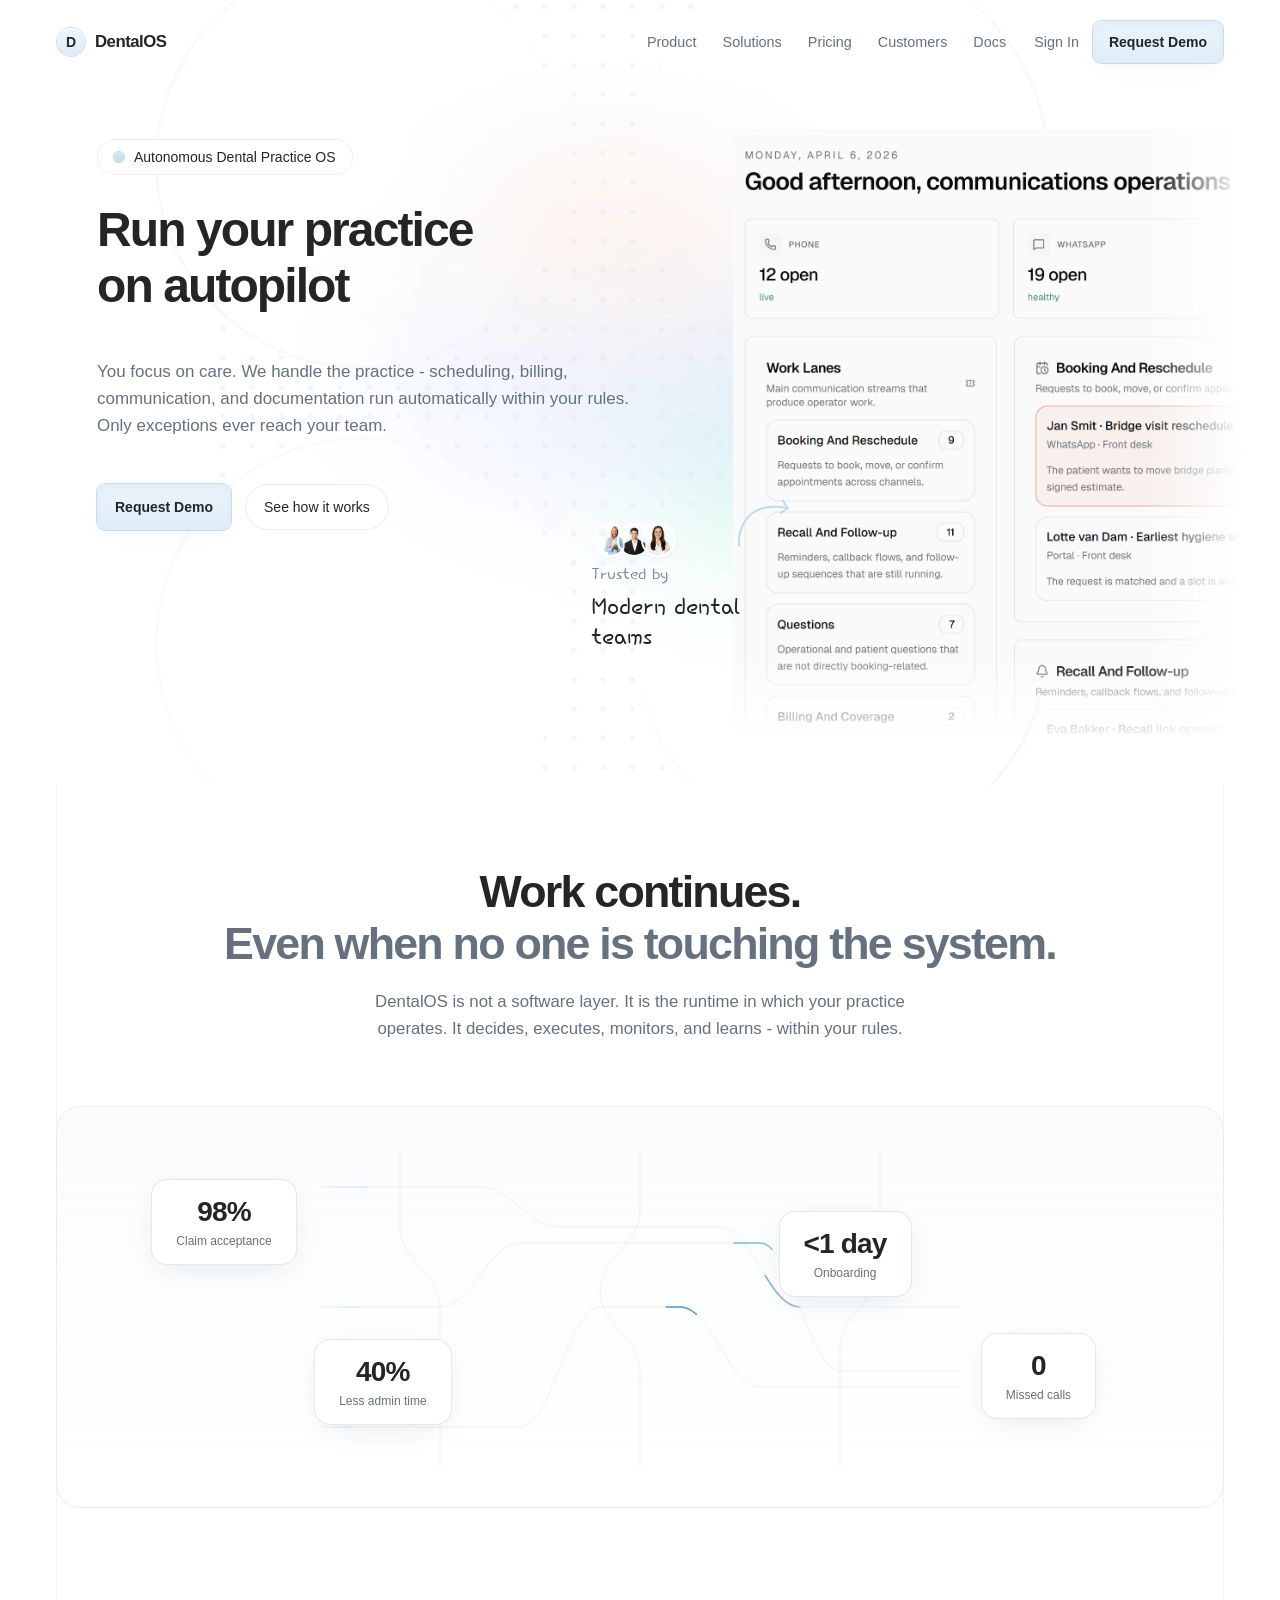
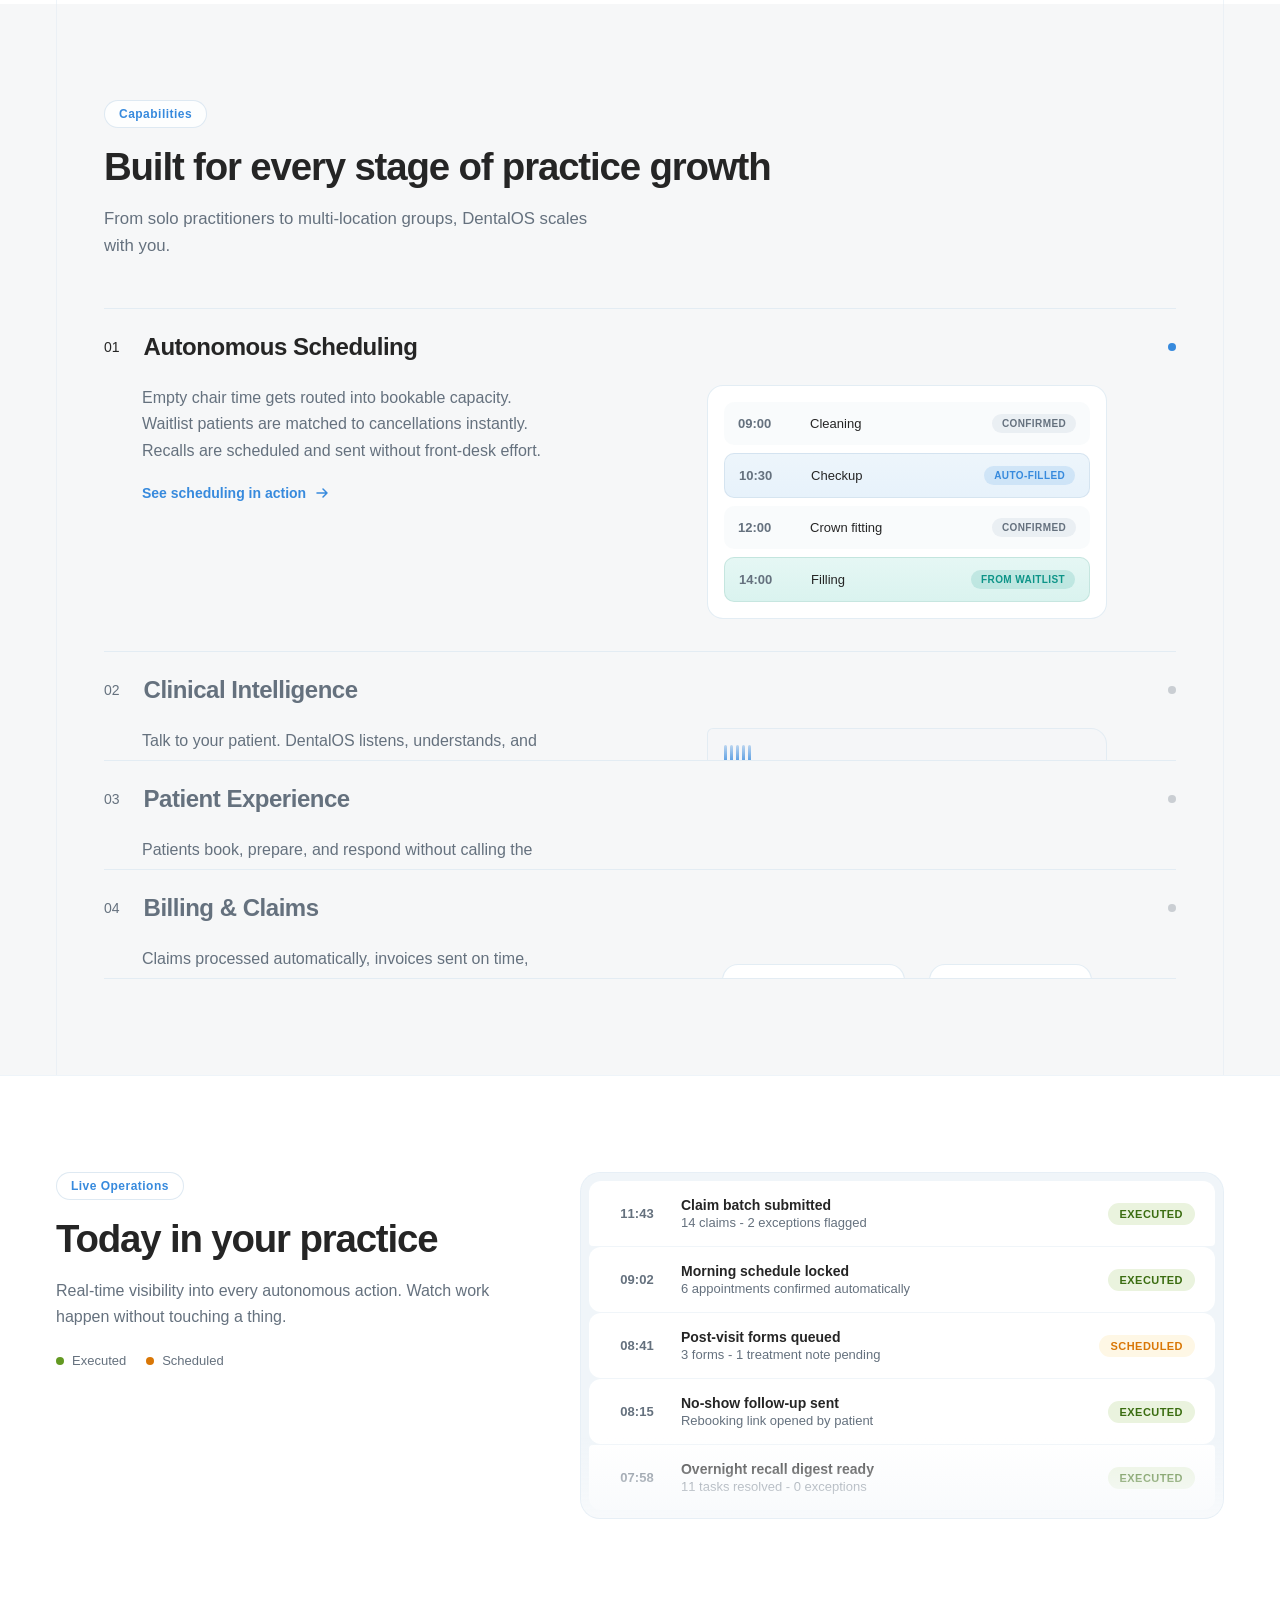
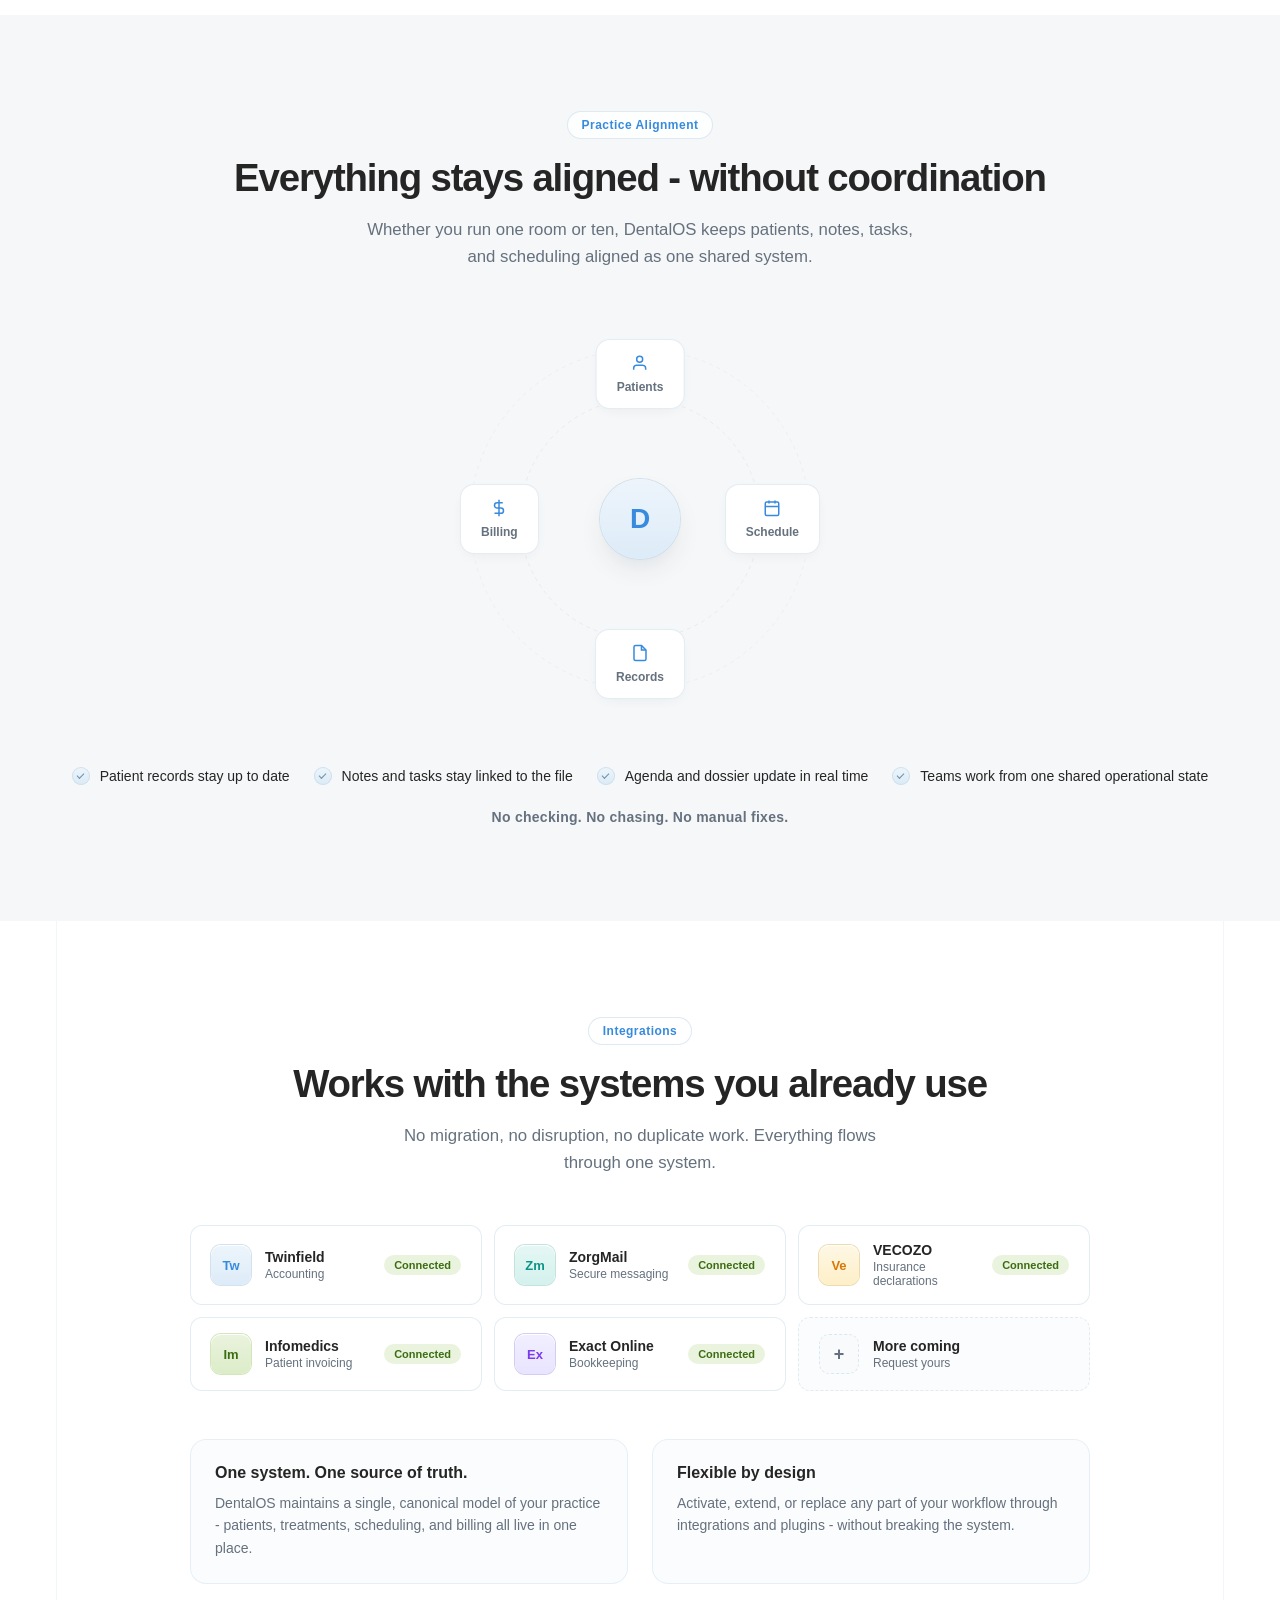
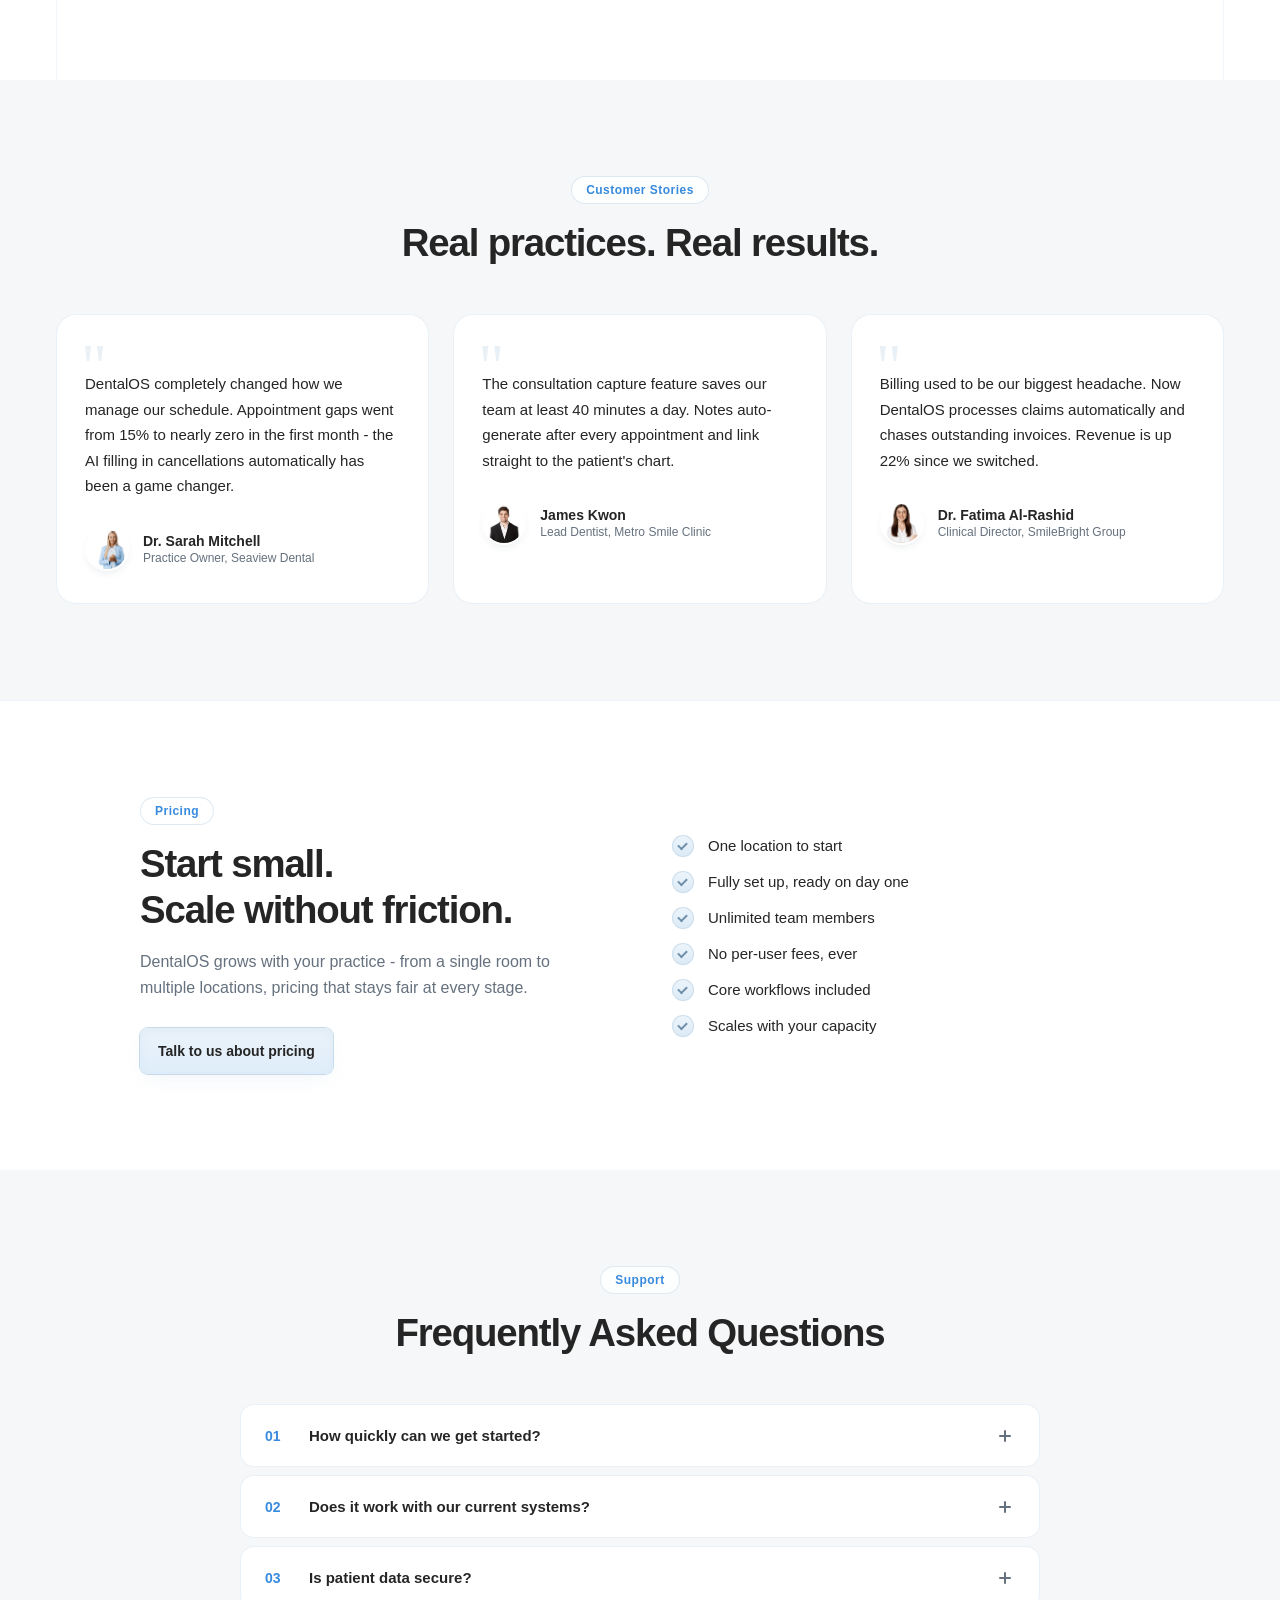
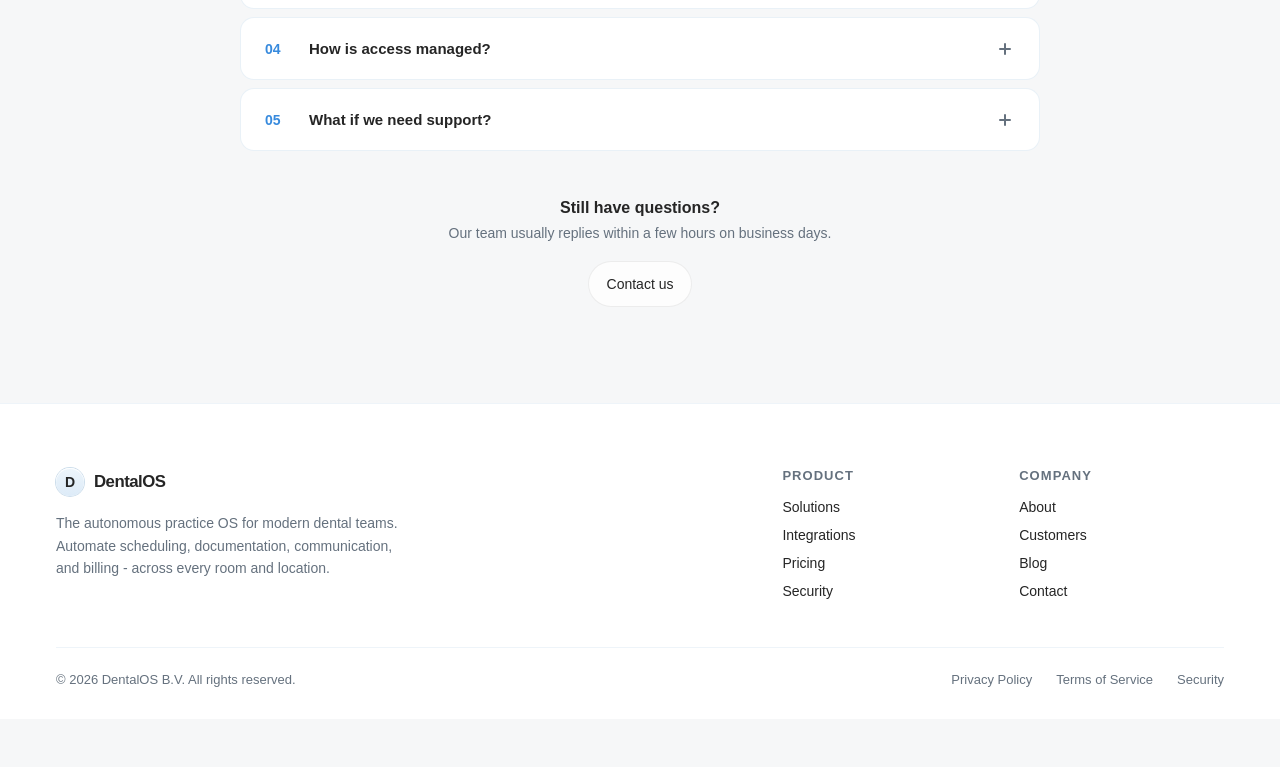
==== commit cd86ed80: "feat: redesign DentalOS landing page with premium aesthetics Add animated SVG connectors, sophistica" ====
--- a/hero-preview.html
+++ b/hero-preview.html
@@ -45,7 +45,7 @@
       </header>
 
       <main class="hero-shell">
-        <!-- HERO SECTION -->
+        <!-- HERO SECTION (PRESERVED) -->
         <section class="hero-card">
           <div class="hero-art" aria-hidden="true"></div>
 
@@ -109,519 +109,502 @@
           </div>
         </section>
 
-        <!-- STATS SECTION -->
-        <section class="stats-section" id="stats">
-          <div class="stats-shell">
-            <div class="stats-grid" data-appear>
-              <div class="stat-card">
-                <div class="stat-value">98%</div>
-                <div class="stat-label">Claim acceptance rate</div>
-              </div>
-              <div class="stat-card">
-                <div class="stat-value">40%</div>
-                <div class="stat-label">Reduction in admin time</div>
-              </div>
-              <div class="stat-card">
-                <div class="stat-value">&lt; 1 day</div>
-                <div class="stat-label">Average onboarding time</div>
-              </div>
-              <div class="stat-card">
-                <div class="stat-value">0%</div>
-                <div class="stat-label">Missed calls with AI</div>
-              </div>
-            </div>
-          </div>
-        </section>
-
-        <!-- AUTONOMOUS WORKFLOWS - BENTO GRID -->
-        <section class="bento-section" id="product" aria-labelledby="bento-title">
-          <div class="bento-section__art" aria-hidden="true"></div>
-          <div class="bento-section__dots" aria-hidden="true"></div>
-
-          <div class="bento-shell">
-            <div class="bento-header" data-appear>
-              <div class="eyebrow-pill eyebrow-pill--center">
-                <span class="eyebrow-pill__icon" aria-hidden="true"></span>
-                <span>Autonomous Workflows</span>
-              </div>
-
-              <h2 class="bento-title" id="bento-title">
-                Work continues.<br />Even when no one is touching the system.
+        <!-- ============================================
+             PREMIUM SECTIONS START HERE
+             ============================================ -->
+
+        <!-- CONNECTOR PANEL SECTION - Animated Flow Lines -->
+        <section class="connector-section" id="product">
+          <div class="connector-section__border-left" aria-hidden="true"></div>
+          <div class="connector-section__border-right" aria-hidden="true"></div>
+          
+          <div class="connector-shell">
+            <div class="connector-header" data-appear>
+              <h2 class="connector-title">
+                Work continues.<br/>
+                <span class="text-muted">Even when no one is touching the system.</span>
               </h2>
-
-              <p class="bento-description">
+              <p class="connector-description">
                 DentalOS is not a software layer. It is the runtime in which your practice operates.
                 It decides, executes, monitors, and learns - within your rules.
               </p>
             </div>
 
-            <div class="bento-grid" data-appear>
-              <!-- Large Card - Schedule Filling -->
-              <article class="bento-card bento-card--large">
-                <div class="bento-card__icon">
-                  <svg width="24" height="24" viewBox="0 0 24 24" fill="none" stroke="currentColor" stroke-width="2" stroke-linecap="round" stroke-linejoin="round">
-                    <rect x="3" y="4" width="18" height="18" rx="2" ry="2"></rect>
-                    <line x1="16" y1="2" x2="16" y2="6"></line>
-                    <line x1="8" y1="2" x2="8" y2="6"></line>
-                    <line x1="3" y1="10" x2="21" y2="10"></line>
-                    <path d="M8 14h.01"></path>
-                    <path d="M12 14h.01"></path>
-                    <path d="M16 14h.01"></path>
-                    <path d="M8 18h.01"></path>
-                    <path d="M12 18h.01"></path>
-                  </svg>
-                </div>
-                <h3 class="bento-card__title">Open slots filled automatically</h3>
-                <p class="bento-card__body">
-                  Empty chair time gets routed into bookable capacity. Waitlist patients are matched to cancellations instantly.
+            <!-- Animated Flow Panel -->
+            <div class="connector-panel" data-appear>
+              <div class="connector-panel__visual">
+                <!-- SVG Animated Flow Lines -->
+                <svg class="flow-svg" viewBox="0 0 800 400" fill="none" xmlns="http://www.w3.org/2000/svg">
+                  <!-- Static base paths -->
+                  <path d="M0 50H200C240 50 260 100 300 100H500C540 100 560 200 600 200H800" stroke="currentColor" stroke-opacity="0.08"/>
+                  <path d="M0 200H150C190 200 210 120 250 120H550C590 120 610 280 650 280H800" stroke="currentColor" stroke-opacity="0.08"/>
+                  <path d="M0 350H250C290 350 310 200 350 200H450C490 200 510 300 550 300H800" stroke="currentColor" stroke-opacity="0.08"/>
+                  <path d="M100 0V100C100 140 150 160 150 200V400" stroke="currentColor" stroke-opacity="0.08"/>
+                  <path d="M400 0V80C400 120 350 140 350 180C350 220 400 240 400 280V400" stroke="currentColor" stroke-opacity="0.08"/>
+                  <path d="M700 0V150C700 190 650 210 650 250V400" stroke="currentColor" stroke-opacity="0.08"/>
+                  
+                  <!-- Animated flowing paths -->
+                  <path d="M0 50H200C240 50 260 100 300 100H500C540 100 560 200 600 200H800" 
+                        stroke="url(#flowGradient1)" 
+                        stroke-width="2" 
+                        stroke-linecap="round" 
+                        stroke-dasharray="60 540" 
+                        class="flow-path flow-path--1"/>
+                  <path d="M0 200H150C190 200 210 120 250 120H550C590 120 610 280 650 280H800" 
+                        stroke="url(#flowGradient2)" 
+                        stroke-width="2" 
+                        stroke-linecap="round" 
+                        stroke-dasharray="50 500" 
+                        class="flow-path flow-path--2"/>
+                  <path d="M0 350H250C290 350 310 200 350 200H450C490 200 510 300 550 300H800" 
+                        stroke="url(#flowGradient1)" 
+                        stroke-width="2" 
+                        stroke-linecap="round" 
+                        stroke-dasharray="40 480" 
+                        class="flow-path flow-path--3"/>
+                  
+                  <defs>
+                    <linearGradient id="flowGradient1" x1="0%" y1="0%" x2="100%" y2="0%">
+                      <stop offset="0%" stop-color="#378add" stop-opacity="0"/>
+                      <stop offset="50%" stop-color="#378add" stop-opacity="1"/>
+                      <stop offset="100%" stop-color="#378add" stop-opacity="0"/>
+                    </linearGradient>
+                    <linearGradient id="flowGradient2" x1="0%" y1="0%" x2="100%" y2="0%">
+                      <stop offset="0%" stop-color="#0d9488" stop-opacity="0"/>
+                      <stop offset="50%" stop-color="#0d9488" stop-opacity="0.8"/>
+                      <stop offset="100%" stop-color="#0d9488" stop-opacity="0"/>
+                    </linearGradient>
+                  </defs>
+                </svg>
+
+                <!-- Floating Stat Nodes -->
+                <div class="flow-node flow-node--1">
+                  <div class="flow-node__value">98%</div>
+                  <div class="flow-node__label">Claim acceptance</div>
+                </div>
+                <div class="flow-node flow-node--2">
+                  <div class="flow-node__value">40%</div>
+                  <div class="flow-node__label">Less admin time</div>
+                </div>
+                <div class="flow-node flow-node--3">
+                  <div class="flow-node__value">&lt;1 day</div>
+                  <div class="flow-node__label">Onboarding</div>
+                </div>
+                <div class="flow-node flow-node--4">
+                  <div class="flow-node__value">0</div>
+                  <div class="flow-node__label">Missed calls</div>
+                </div>
+              </div>
+            </div>
+          </div>
+        </section>
+
+        <!-- CAPABILITIES ACCORDION SECTION -->
+        <section class="capabilities-section" id="solutions">
+          <div class="capabilities-border-x" aria-hidden="true"></div>
+          
+          <div class="capabilities-shell">
+            <div class="capabilities-header" data-appear>
+              <span class="section-label">Capabilities</span>
+              <h2 class="capabilities-title">Built for every stage of practice growth</h2>
+              <p class="capabilities-description">
+                From solo practitioners to multi-location groups, DentalOS scales with you.
+              </p>
+            </div>
+
+            <div class="capabilities-accordion" data-appear>
+              <!-- Accordion Item 1 -->
+              <div class="accordion-item" data-expanded="true">
+                <button class="accordion-trigger">
+                  <span class="accordion-number">01</span>
+                  <h3 class="accordion-heading">Autonomous Scheduling</h3>
+                  <div class="accordion-indicator">
+                    <span class="accordion-dot"></span>
+                  </div>
+                </button>
+                <div class="accordion-content">
+                  <div class="accordion-grid">
+                    <div class="accordion-copy">
+                      <p>Empty chair time gets routed into bookable capacity. Waitlist patients are matched to cancellations instantly. Recalls are scheduled and sent without front-desk effort.</p>
+                      <a class="accordion-cta" href="#demo">
+                        <span>See scheduling in action</span>
+                        <svg width="16" height="16" viewBox="0 0 16 16" fill="none"><path d="M3 8h10M9 4l4 4-4 4" stroke="currentColor" stroke-width="1.5" stroke-linecap="round" stroke-linejoin="round"/></svg>
+                      </a>
+                    </div>
+                    <div class="accordion-visual">
+                      <div class="schedule-demo">
+                        <div class="schedule-row schedule-row--filled">
+                          <span class="schedule-time">09:00</span>
+                          <span class="schedule-type">Cleaning</span>
+                          <span class="schedule-status schedule-status--confirmed">Confirmed</span>
+                        </div>
+                        <div class="schedule-row schedule-row--auto">
+                          <span class="schedule-time">10:30</span>
+                          <span class="schedule-type">Checkup</span>
+                          <span class="schedule-status schedule-status--auto">Auto-filled</span>
+                        </div>
+                        <div class="schedule-row schedule-row--filled">
+                          <span class="schedule-time">12:00</span>
+                          <span class="schedule-type">Crown fitting</span>
+                          <span class="schedule-status schedule-status--confirmed">Confirmed</span>
+                        </div>
+                        <div class="schedule-row schedule-row--waitlist">
+                          <span class="schedule-time">14:00</span>
+                          <span class="schedule-type">Filling</span>
+                          <span class="schedule-status schedule-status--waitlist">From waitlist</span>
+                        </div>
+                      </div>
+                    </div>
+                  </div>
+                </div>
+              </div>
+
+              <!-- Accordion Item 2 -->
+              <div class="accordion-item">
+                <button class="accordion-trigger">
+                  <span class="accordion-number">02</span>
+                  <h3 class="accordion-heading">Clinical Intelligence</h3>
+                  <div class="accordion-indicator">
+                    <span class="accordion-dot"></span>
+                  </div>
+                </button>
+                <div class="accordion-content">
+                  <div class="accordion-grid">
+                    <div class="accordion-copy">
+                      <p>Talk to your patient. DentalOS listens, understands, and turns everything into structured output instantly. Clinical notes generated in real time, actions detected as you speak, referral letters drafted automatically.</p>
+                      <a class="accordion-cta" href="#demo">
+                        <span>Explore clinical features</span>
+                        <svg width="16" height="16" viewBox="0 0 16 16" fill="none"><path d="M3 8h10M9 4l4 4-4 4" stroke="currentColor" stroke-width="1.5" stroke-linecap="round" stroke-linejoin="round"/></svg>
+                      </a>
+                    </div>
+                    <div class="accordion-visual">
+                      <div class="clinical-demo">
+                        <div class="clinical-demo__speech">
+                          <div class="speech-waves">
+                            <span></span><span></span><span></span><span></span><span></span>
+                          </div>
+                          <p>"There's early decay on the lower right molar - let's book a filling in about three weeks."</p>
+                        </div>
+                        <div class="clinical-demo__action">
+                          <div class="action-icon-wrapper">
+                            <svg width="16" height="16" viewBox="0 0 24 24" fill="none" stroke="currentColor" stroke-width="2"><rect x="3" y="4" width="18" height="18" rx="2" ry="2"></rect><line x1="16" y1="2" x2="16" y2="6"></line><line x1="8" y1="2" x2="8" y2="6"></line></svg>
+                          </div>
+                          <div class="action-text">
+                            <strong>Schedule appointment detected</strong>
+                            <span>Filling - Lower right molar - 20 min</span>
+                          </div>
+                          <span class="action-check"></span>
+                        </div>
+                      </div>
+                    </div>
+                  </div>
+                </div>
+              </div>
+
+              <!-- Accordion Item 3 -->
+              <div class="accordion-item">
+                <button class="accordion-trigger">
+                  <span class="accordion-number">03</span>
+                  <h3 class="accordion-heading">Patient Experience</h3>
+                  <div class="accordion-indicator">
+                    <span class="accordion-dot"></span>
+                  </div>
+                </button>
+                <div class="accordion-content">
+                  <div class="accordion-grid">
+                    <div class="accordion-copy">
+                      <p>Patients book, prepare, and respond without calling the front desk. Online booking, digital intake before visits, WhatsApp reminders, and AI summaries of incoming calls - all automated.</p>
+                      <a class="accordion-cta" href="#demo">
+                        <span>See patient journey</span>
+                        <svg width="16" height="16" viewBox="0 0 16 16" fill="none"><path d="M3 8h10M9 4l4 4-4 4" stroke="currentColor" stroke-width="1.5" stroke-linecap="round" stroke-linejoin="round"/></svg>
+                      </a>
+                    </div>
+                    <div class="accordion-visual">
+                      <div class="journey-demo">
+                        <div class="journey-step-new">
+                          <span class="journey-marker">1</span>
+                          <span class="journey-label">Booking confirmed</span>
+                        </div>
+                        <div class="journey-line"></div>
+                        <div class="journey-step-new">
+                          <span class="journey-marker">2</span>
+                          <span class="journey-label">Intake sent</span>
+                        </div>
+                        <div class="journey-line"></div>
+                        <div class="journey-step-new journey-step-new--active">
+                          <span class="journey-marker">3</span>
+                          <span class="journey-label">Reminder delivered</span>
+                        </div>
+                        <div class="journey-line"></div>
+                        <div class="journey-step-new">
+                          <span class="journey-marker">4</span>
+                          <span class="journey-label">Ready for visit</span>
+                        </div>
+                      </div>
+                    </div>
+                  </div>
+                </div>
+              </div>
+
+              <!-- Accordion Item 4 -->
+              <div class="accordion-item">
+                <button class="accordion-trigger">
+                  <span class="accordion-number">04</span>
+                  <h3 class="accordion-heading">Billing & Claims</h3>
+                  <div class="accordion-indicator">
+                    <span class="accordion-dot"></span>
+                  </div>
+                </button>
+                <div class="accordion-content">
+                  <div class="accordion-grid">
+                    <div class="accordion-copy">
+                      <p>Claims processed automatically, invoices sent on time, and outstanding payments chased without manual intervention. Insurance declarations flow directly to VECOZO, accounting syncs with Twinfield.</p>
+                      <a class="accordion-cta" href="#demo">
+                        <span>Learn about billing</span>
+                        <svg width="16" height="16" viewBox="0 0 16 16" fill="none"><path d="M3 8h10M9 4l4 4-4 4" stroke="currentColor" stroke-width="1.5" stroke-linecap="round" stroke-linejoin="round"/></svg>
+                      </a>
+                    </div>
+                    <div class="accordion-visual">
+                      <div class="billing-demo">
+                        <div class="billing-stat">
+                          <span class="billing-stat__value">98%</span>
+                          <span class="billing-stat__label">First-pass acceptance</span>
+                        </div>
+                        <div class="billing-stat">
+                          <span class="billing-stat__value">+22%</span>
+                          <span class="billing-stat__label">Revenue increase</span>
+                        </div>
+                      </div>
+                    </div>
+                  </div>
+                </div>
+              </div>
+            </div>
+          </div>
+        </section>
+
+        <!-- LIVE FEED SECTION - Premium Scrolling Feed -->
+        <section class="livefeed-section">
+          <div class="livefeed-shell">
+            <div class="livefeed-layout" data-appear>
+              <div class="livefeed-copy">
+                <span class="section-label">Live Operations</span>
+                <h2 class="livefeed-title">Today in your practice</h2>
+                <p class="livefeed-description">
+                  Real-time visibility into every autonomous action. 
+                  Watch work happen without touching a thing.
                 </p>
-                <div class="bento-card__visual bento-visual--calendar">
-                  <div class="calendar-demo">
-                    <div class="calendar-slot calendar-slot--filled">09:00 - Cleaning</div>
-                    <div class="calendar-slot calendar-slot--auto">
-                      <span class="slot-badge">Auto-filled</span>
-                      10:30 - Checkup
-                    </div>
-                    <div class="calendar-slot calendar-slot--filled">12:00 - Crown</div>
-                    <div class="calendar-slot calendar-slot--auto">
-                      <span class="slot-badge">From waitlist</span>
-                      14:00 - Filling
-                    </div>
-                  </div>
-                </div>
-              </article>
-
-              <!-- Small Card - Recalls -->
-              <article class="bento-card bento-card--small">
-                <div class="bento-card__icon bento-card__icon--teal">
-                  <svg width="20" height="20" viewBox="0 0 24 24" fill="none" stroke="currentColor" stroke-width="2" stroke-linecap="round" stroke-linejoin="round">
-                    <path d="M21 15a2 2 0 0 1-2 2H7l-4 4V5a2 2 0 0 1 2-2h14a2 2 0 0 1 2 2z"></path>
-                  </svg>
-                </div>
-                <h3 class="bento-card__title">Recalls scheduled and sent</h3>
-                <p class="bento-card__body">Periodic follow-ups are planned without front-desk effort.</p>
-              </article>
-
-              <!-- Small Card - Rules -->
-              <article class="bento-card bento-card--small">
-                <div class="bento-card__icon bento-card__icon--amber">
-                  <svg width="20" height="20" viewBox="0 0 24 24" fill="none" stroke="currentColor" stroke-width="2" stroke-linecap="round" stroke-linejoin="round">
-                    <path d="M12 20h9"></path>
-                    <path d="M16.5 3.5a2.121 2.121 0 0 1 3 3L7 19l-4 1 1-4L16.5 3.5z"></path>
-                  </svg>
-                </div>
-                <h3 class="bento-card__title">Appointment rules applied</h3>
-                <p class="bento-card__body">Treatment type, duration, and timing stay consistent by workflow.</p>
-              </article>
-
-              <!-- Medium Card - Live Feed -->
-              <article class="bento-card bento-card--medium">
-                <div class="bento-card__header">
-                  <div class="bento-card__icon bento-card__icon--live">
-                    <span class="live-dot"></span>
-                  </div>
-                  <span class="bento-card__label">Live feed</span>
-                </div>
-                <h3 class="bento-card__title">Today in your practice</h3>
-                <div class="live-feed">
-                  <div class="feed-item">
-                    <span class="feed-time">11:43</span>
-                    <div class="feed-content">
+                <div class="livefeed-legend">
+                  <div class="legend-item">
+                    <span class="legend-dot legend-dot--executed"></span>
+                    <span>Executed</span>
+                  </div>
+                  <div class="legend-item">
+                    <span class="legend-dot legend-dot--scheduled"></span>
+                    <span>Scheduled</span>
+                  </div>
+                </div>
+              </div>
+              
+              <div class="livefeed-panel">
+                <div class="livefeed-mask"></div>
+                <div class="livefeed-scroll">
+                  <div class="feed-entry">
+                    <span class="feed-entry__time">11:43</span>
+                    <div class="feed-entry__content">
                       <strong>Claim batch submitted</strong>
                       <span>14 claims - 2 exceptions flagged</span>
                     </div>
-                    <span class="feed-status feed-status--done">Executed</span>
-                  </div>
-                  <div class="feed-item">
-                    <span class="feed-time">09:02</span>
-                    <div class="feed-content">
+                    <span class="feed-entry__status feed-entry__status--executed">Executed</span>
+                  </div>
+                  <div class="feed-entry">
+                    <span class="feed-entry__time">09:02</span>
+                    <div class="feed-entry__content">
                       <strong>Morning schedule locked</strong>
-                      <span>6 appointments confirmed</span>
-                    </div>
-                    <span class="feed-status feed-status--done">Executed</span>
-                  </div>
-                  <div class="feed-item">
-                    <span class="feed-time">08:15</span>
-                    <div class="feed-content">
+                      <span>6 appointments confirmed automatically</span>
+                    </div>
+                    <span class="feed-entry__status feed-entry__status--executed">Executed</span>
+                  </div>
+                  <div class="feed-entry">
+                    <span class="feed-entry__time">08:41</span>
+                    <div class="feed-entry__content">
+                      <strong>Post-visit forms queued</strong>
+                      <span>3 forms - 1 treatment note pending</span>
+                    </div>
+                    <span class="feed-entry__status feed-entry__status--scheduled">Scheduled</span>
+                  </div>
+                  <div class="feed-entry">
+                    <span class="feed-entry__time">08:15</span>
+                    <div class="feed-entry__content">
                       <strong>No-show follow-up sent</strong>
-                      <span>Rebooking link opened</span>
-                    </div>
-                    <span class="feed-status feed-status--pending">Scheduled</span>
-                  </div>
-                </div>
-              </article>
-
-              <!-- Wide Card - Waitlist -->
-              <article class="bento-card bento-card--wide">
-                <div class="bento-card__icon bento-card__icon--violet">
-                  <svg width="20" height="20" viewBox="0 0 24 24" fill="none" stroke="currentColor" stroke-width="2" stroke-linecap="round" stroke-linejoin="round">
-                    <path d="M17 21v-2a4 4 0 0 0-4-4H5a4 4 0 0 0-4 4v2"></path>
-                    <circle cx="9" cy="7" r="4"></circle>
-                    <path d="M23 21v-2a4 4 0 0 0-3-3.87"></path>
-                    <path d="M16 3.13a4 4 0 0 1 0 7.75"></path>
-                  </svg>
-                </div>
-                <h3 class="bento-card__title">Waitlist patients routed into cancellations</h3>
-                <p class="bento-card__body">
-                  Openings are offered automatically to the first matching patient. 
-                  No manual calls. No spreadsheet tracking.
-                </p>
-                <div class="waitlist-visual">
-                  <div class="waitlist-item">
-                    <div class="waitlist-avatar">JK</div>
-                    <div class="waitlist-info">
-                      <strong>James K.</strong>
-                      <span>Waiting for filling slot</span>
-                    </div>
-                    <div class="waitlist-action">Offered slot</div>
-                  </div>
-                  <div class="waitlist-item waitlist-item--matched">
-                    <div class="waitlist-avatar">SM</div>
-                    <div class="waitlist-info">
-                      <strong>Sarah M.</strong>
-                      <span>Crown appointment</span>
-                    </div>
-                    <div class="waitlist-action waitlist-action--success">Confirmed</div>
-                  </div>
-                </div>
-              </article>
+                      <span>Rebooking link opened by patient</span>
+                    </div>
+                    <span class="feed-entry__status feed-entry__status--executed">Executed</span>
+                  </div>
+                  <div class="feed-entry">
+                    <span class="feed-entry__time">07:58</span>
+                    <div class="feed-entry__content">
+                      <strong>Overnight recall digest ready</strong>
+                      <span>11 tasks resolved - 0 exceptions</span>
+                    </div>
+                    <span class="feed-entry__status feed-entry__status--executed">Executed</span>
+                  </div>
+                </div>
+              </div>
             </div>
           </div>
         </section>
 
-        <!-- PRACTICE ALIGNMENT SECTION -->
-        <section class="alignment-section" id="solutions" aria-labelledby="alignment-title">
-          <div class="alignment-art" aria-hidden="true"></div>
-          
-          <div class="alignment-shell">
-            <div class="alignment-content" data-appear>
-              <div class="alignment-copy">
-                <div class="eyebrow-pill">
-                  <span class="eyebrow-pill__icon" aria-hidden="true"></span>
-                  <span>Practice alignment</span>
-                </div>
-
-                <h2 class="alignment-title" id="alignment-title">
-                  Everything stays aligned - without coordination
-                </h2>
-
-                <p class="alignment-description">
+        <!-- ALIGNMENT SECTION - Central Hub Visual -->
+        <section class="alignment-new-section">
+          <div class="alignment-new-shell">
+            <div class="alignment-new-content" data-appear>
+              <div class="alignment-new-header">
+                <span class="section-label">Practice Alignment</span>
+                <h2 class="alignment-new-title">Everything stays aligned - without coordination</h2>
+                <p class="alignment-new-description">
                   Whether you run one room or ten, DentalOS keeps patients, notes, tasks, 
                   and scheduling aligned as one shared system.
                 </p>
-
-                <ul class="alignment-list">
-                  <li>Patient records stay up to date</li>
-                  <li>Notes and tasks stay linked to the file</li>
-                  <li>Agenda and dossier update in real time</li>
-                  <li>Teams work from one shared operational state</li>
-                </ul>
-
-                <div class="alignment-tagline">
-                  No checking. No chasing. No manual fixes.
-                </div>
-              </div>
-
-              <div class="alignment-visual">
-                <div class="sync-animation">
-                  <div class="sync-hub">
-                    <span>DentalOS</span>
-                  </div>
-                  <div class="sync-node sync-node--1">
-                    <svg width="16" height="16" viewBox="0 0 24 24" fill="none" stroke="currentColor" stroke-width="2"><path d="M20 21v-2a4 4 0 0 0-4-4H8a4 4 0 0 0-4 4v2"></path><circle cx="12" cy="7" r="4"></circle></svg>
-                    <span>Patients</span>
-                  </div>
-                  <div class="sync-node sync-node--2">
-                    <svg width="16" height="16" viewBox="0 0 24 24" fill="none" stroke="currentColor" stroke-width="2"><rect x="3" y="4" width="18" height="18" rx="2" ry="2"></rect><line x1="16" y1="2" x2="16" y2="6"></line><line x1="8" y1="2" x2="8" y2="6"></line><line x1="3" y1="10" x2="21" y2="10"></line></svg>
-                    <span>Schedule</span>
-                  </div>
-                  <div class="sync-node sync-node--3">
-                    <svg width="16" height="16" viewBox="0 0 24 24" fill="none" stroke="currentColor" stroke-width="2"><path d="M14 2H6a2 2 0 0 0-2 2v16a2 2 0 0 0 2 2h12a2 2 0 0 0 2-2V8z"></path><polyline points="14 2 14 8 20 8"></polyline></svg>
-                    <span>Documents</span>
-                  </div>
-                  <div class="sync-node sync-node--4">
-                    <svg width="16" height="16" viewBox="0 0 24 24" fill="none" stroke="currentColor" stroke-width="2"><line x1="12" y1="1" x2="12" y2="23"></line><path d="M17 5H9.5a3.5 3.5 0 0 0 0 7h5a3.5 3.5 0 0 1 0 7H6"></path></svg>
-                    <span>Billing</span>
-                  </div>
-                  <div class="sync-line sync-line--1"></div>
-                  <div class="sync-line sync-line--2"></div>
-                  <div class="sync-line sync-line--3"></div>
-                  <div class="sync-line sync-line--4"></div>
-                </div>
-              </div>
+              </div>
+
+              <div class="alignment-hub-visual">
+                <svg class="hub-svg" viewBox="0 0 400 400" fill="none" xmlns="http://www.w3.org/2000/svg">
+                  <!-- Orbital rings -->
+                  <circle cx="200" cy="200" r="120" stroke="currentColor" stroke-opacity="0.06" stroke-dasharray="4 4"/>
+                  <circle cx="200" cy="200" r="170" stroke="currentColor" stroke-opacity="0.04" stroke-dasharray="4 4"/>
+                  
+                  <!-- Animated connection lines -->
+                  <line x1="200" y1="200" x2="200" y2="80" stroke="url(#hubGrad)" stroke-width="2" class="hub-line hub-line--1"/>
+                  <line x1="200" y1="200" x2="320" y2="200" stroke="url(#hubGrad)" stroke-width="2" class="hub-line hub-line--2"/>
+                  <line x1="200" y1="200" x2="200" y2="320" stroke="url(#hubGrad)" stroke-width="2" class="hub-line hub-line--3"/>
+                  <line x1="200" y1="200" x2="80" y2="200" stroke="url(#hubGrad)" stroke-width="2" class="hub-line hub-line--4"/>
+                  
+                  <defs>
+                    <linearGradient id="hubGrad" x1="0%" y1="0%" x2="100%" y2="0%">
+                      <stop offset="0%" stop-color="#378add" stop-opacity="0.1"/>
+                      <stop offset="100%" stop-color="#378add" stop-opacity="0.6"/>
+                    </linearGradient>
+                  </defs>
+                </svg>
+
+                <!-- Central Hub -->
+                <div class="hub-center">
+                  <span class="hub-logo">D</span>
+                </div>
+
+                <!-- Orbiting Nodes -->
+                <div class="hub-node hub-node--top">
+                  <svg width="18" height="18" viewBox="0 0 24 24" fill="none" stroke="currentColor" stroke-width="2"><path d="M20 21v-2a4 4 0 0 0-4-4H8a4 4 0 0 0-4 4v2"></path><circle cx="12" cy="7" r="4"></circle></svg>
+                  <span>Patients</span>
+                </div>
+                <div class="hub-node hub-node--right">
+                  <svg width="18" height="18" viewBox="0 0 24 24" fill="none" stroke="currentColor" stroke-width="2"><rect x="3" y="4" width="18" height="18" rx="2" ry="2"></rect><line x1="16" y1="2" x2="16" y2="6"></line><line x1="8" y1="2" x2="8" y2="6"></line><line x1="3" y1="10" x2="21" y2="10"></line></svg>
+                  <span>Schedule</span>
+                </div>
+                <div class="hub-node hub-node--bottom">
+                  <svg width="18" height="18" viewBox="0 0 24 24" fill="none" stroke="currentColor" stroke-width="2"><path d="M14 2H6a2 2 0 0 0-2 2v16a2 2 0 0 0 2 2h12a2 2 0 0 0 2-2V8z"></path><polyline points="14 2 14 8 20 8"></polyline></svg>
+                  <span>Records</span>
+                </div>
+                <div class="hub-node hub-node--left">
+                  <svg width="18" height="18" viewBox="0 0 24 24" fill="none" stroke="currentColor" stroke-width="2"><line x1="12" y1="1" x2="12" y2="23"></line><path d="M17 5H9.5a3.5 3.5 0 0 0 0 7h5a3.5 3.5 0 0 1 0 7H6"></path></svg>
+                  <span>Billing</span>
+                </div>
+              </div>
+
+              <div class="alignment-features">
+                <div class="alignment-feature">
+                  <span class="feature-check"></span>
+                  <span>Patient records stay up to date</span>
+                </div>
+                <div class="alignment-feature">
+                  <span class="feature-check"></span>
+                  <span>Notes and tasks stay linked to the file</span>
+                </div>
+                <div class="alignment-feature">
+                  <span class="feature-check"></span>
+                  <span>Agenda and dossier update in real time</span>
+                </div>
+                <div class="alignment-feature">
+                  <span class="feature-check"></span>
+                  <span>Teams work from one shared operational state</span>
+                </div>
+              </div>
+
+              <p class="alignment-tagline-new">No checking. No chasing. No manual fixes.</p>
             </div>
           </div>
         </section>
 
-        <!-- PATIENT EXPERIENCE SECTION -->
-        <section class="patient-section" id="patient-experience" aria-labelledby="patient-title">
-          <div class="patient-shell">
-            <div class="patient-header" data-appear>
-              <div class="eyebrow-pill eyebrow-pill--center">
-                <span class="eyebrow-pill__icon" aria-hidden="true"></span>
-                <span>Patient experience</span>
-              </div>
-
-              <h2 class="patient-title" id="patient-title">
-                Patients book, prepare, and respond<br />without calling the front desk
-              </h2>
-
-              <p class="patient-description">
-                From online booking to intake and reminders, DentalOS keeps the patient journey 
-                moving before your team ever has to intervene.
-              </p>
-            </div>
-
-            <div class="patient-grid" data-appear>
-              <article class="patient-card">
-                <div class="patient-card__icon">
-                  <svg width="24" height="24" viewBox="0 0 24 24" fill="none" stroke="currentColor" stroke-width="2" stroke-linecap="round" stroke-linejoin="round">
-                    <rect x="3" y="4" width="18" height="18" rx="2" ry="2"></rect>
-                    <line x1="16" y1="2" x2="16" y2="6"></line>
-                    <line x1="8" y1="2" x2="8" y2="6"></line>
-                    <line x1="3" y1="10" x2="21" y2="10"></line>
-                  </svg>
-                </div>
-                <h3>Online booking</h3>
-                <p>Patients can book available appointments without calling the practice.</p>
-              </article>
-
-              <article class="patient-card">
-                <div class="patient-card__icon patient-card__icon--teal">
-                  <svg width="24" height="24" viewBox="0 0 24 24" fill="none" stroke="currentColor" stroke-width="2" stroke-linecap="round" stroke-linejoin="round">
-                    <path d="M14 2H6a2 2 0 0 0-2 2v16a2 2 0 0 0 2 2h12a2 2 0 0 0 2-2V8z"></path>
-                    <polyline points="14 2 14 8 20 8"></polyline>
-                    <line x1="16" y1="13" x2="8" y2="13"></line>
-                    <line x1="16" y1="17" x2="8" y2="17"></line>
-                  </svg>
-                </div>
-                <h3>Digital intake before the visit</h3>
-                <p>Forms and medical questions are completed before arrival.</p>
-              </article>
-
-              <article class="patient-card">
-                <div class="patient-card__icon patient-card__icon--green">
-                  <svg width="24" height="24" viewBox="0 0 24 24" fill="none" stroke="currentColor" stroke-width="2" stroke-linecap="round" stroke-linejoin="round">
-                    <path d="M21 15a2 2 0 0 1-2 2H7l-4 4V5a2 2 0 0 1 2-2h14a2 2 0 0 1 2 2z"></path>
-                  </svg>
-                </div>
-                <h3>WhatsApp reminders and updates</h3>
-                <p>Reminders, confirmations, and follow-ups are delivered automatically.</p>
-              </article>
-
-              <article class="patient-card">
-                <div class="patient-card__icon patient-card__icon--amber">
-                  <svg width="24" height="24" viewBox="0 0 24 24" fill="none" stroke="currentColor" stroke-width="2" stroke-linecap="round" stroke-linejoin="round">
-                    <path d="M22 16.92v3a2 2 0 0 1-2.18 2 19.79 19.79 0 0 1-8.63-3.07 19.5 19.5 0 0 1-6-6 19.79 19.79 0 0 1-3.07-8.67A2 2 0 0 1 4.11 2h3a2 2 0 0 1 2 1.72"></path>
-                    <polyline points="7 7 12 12 17 7"></polyline>
-                  </svg>
-                </div>
-                <h3>AI summaries of incoming calls</h3>
-                <p>Phone conversations are captured as usable operational context.</p>
-              </article>
-            </div>
-
-            <!-- Before the Visit Timeline -->
-            <div class="journey-timeline" data-appear>
-              <div class="journey-header">
-                <h3>Before the visit</h3>
-                <p>What happens automatically before a patient arrives</p>
-              </div>
-              <div class="journey-steps">
-                <div class="journey-step">
-                  <div class="journey-step__marker">1</div>
-                  <div class="journey-step__content">
-                    <strong>Booking confirmed instantly</strong>
-                  </div>
-                </div>
-                <div class="journey-connector"></div>
-                <div class="journey-step">
-                  <div class="journey-step__marker">2</div>
-                  <div class="journey-step__content">
-                    <strong>Pre-visit intake sent</strong>
-                  </div>
-                </div>
-                <div class="journey-connector"></div>
-                <div class="journey-step">
-                  <div class="journey-step__marker">3</div>
-                  <div class="journey-step__content">
-                    <strong>Reminder delivered automatically</strong>
-                  </div>
-                </div>
-                <div class="journey-connector"></div>
-                <div class="journey-step">
-                  <div class="journey-step__marker">4</div>
-                  <div class="journey-step__content">
-                    <strong>Call summary attached to the file</strong>
-                  </div>
-                </div>
-              </div>
-            </div>
-          </div>
-        </section>
-
-        <!-- CLINICAL INTELLIGENCE SECTION -->
-        <section class="clinical-new-section" id="clinical" aria-labelledby="clinical-new-title">
-          <div class="clinical-new-art" aria-hidden="true"></div>
-          <div class="clinical-new-shell">
-            <div class="clinical-new-layout" data-appear>
-              <div class="clinical-new-copy">
-                <div class="eyebrow-pill">
-                  <span class="clinical-eyebrow__emoji" aria-hidden="true">&#129504;</span>
-                  <span>Clinical Intelligence</span>
-                </div>
-
-                <h2 class="clinical-new-title" id="clinical-new-title">
-                  Every conversation becomes structured work
-                </h2>
-
-                <p class="clinical-new-description">
-                  Talk to your patient. DentalOS listens, understands, and turns everything into 
-                  structured output instantly. No typing. No afterwork. No lost details.
-                </p>
-
-                <ul class="clinical-features">
-                  <li>Conversations captured automatically</li>
-                  <li>Clinical notes generated in real time</li>
-                  <li>Actions detected as you speak</li>
-                  <li>Referral letters drafted automatically</li>
-                  <li>Treatment plans suggested from the consult</li>
-                </ul>
-
-                <div class="clinical-badges">
-                  <span class="clinical-badge clinical-badge--secure">
-                    <span class="badge-dot badge-dot--green"></span>
-                    100% privacy-safe
-                  </span>
-                  <span class="clinical-badge">
-                    <span class="badge-dot badge-dot--red"></span>
-                    Live recording
-                  </span>
-                  <span class="clinical-badge">GDPR compliant</span>
-                </div>
-              </div>
-
-              <div class="clinical-new-visual">
-                <div class="consult-card">
-                  <div class="consult-card__header">
-                    <div class="patient-info">
-                      <div class="patient-avatar">JD</div>
-                      <div class="patient-details">
-                        <strong>Jan de Vries</strong>
-                        <span>DOB 12-03-1985</span>
-                      </div>
-                    </div>
-                    <span class="consult-date">05-04-2026</span>
-                  </div>
-                  
-                  <div class="consult-speech">
-                    <div class="speech-indicator">
-                      <span class="speech-wave"></span>
-                      <span class="speech-wave"></span>
-                      <span class="speech-wave"></span>
-                    </div>
-                    <p>"There's early decay on the lower right molar - let's book a filling in about three weeks."</p>
-                  </div>
-
-                  <div class="detected-actions">
-                    <div class="actions-label">Detected actions</div>
-                    <div class="action-item">
-                      <span class="action-icon">
-                        <svg width="16" height="16" viewBox="0 0 24 24" fill="none" stroke="currentColor" stroke-width="2"><rect x="3" y="4" width="18" height="18" rx="2" ry="2"></rect><line x1="16" y1="2" x2="16" y2="6"></line><line x1="8" y1="2" x2="8" y2="6"></line></svg>
-                      </span>
-                      <div class="action-content">
-                        <strong>Schedule appointment</strong>
-                        <span>Filling - Lower right molar - 20 min</span>
-                      </div>
-                      <span class="action-status"></span>
-                    </div>
-                  </div>
-
-                  <div class="consult-tags">
-                    <span class="tag tag--blue">Filling</span>
-                    <span class="tag tag--amber">Caries</span>
-                    <span class="tag tag--gray">Crown</span>
-                  </div>
-                </div>
-              </div>
-            </div>
-          </div>
-        </section>
-
-        <!-- INTEGRATIONS SECTION -->
-        <section class="integrations-section" id="integrations" aria-labelledby="integrations-title">
-          <div class="integrations-shell">
-            <div class="integrations-header" data-appear>
-              <div class="eyebrow-pill eyebrow-pill--center">
-                <span class="eyebrow-pill__icon" aria-hidden="true"></span>
-                <span>Integrations</span>
-              </div>
-
-              <h2 class="integrations-title" id="integrations-title">
-                Works with the systems you already use
-              </h2>
-
-              <p class="integrations-description">
+        <!-- INTEGRATIONS SECTION - Premium Grid -->
+        <section class="integrations-new-section" id="integrations">
+          <div class="integrations-new-border" aria-hidden="true"></div>
+          
+          <div class="integrations-new-shell">
+            <div class="integrations-new-header" data-appear>
+              <span class="section-label">Integrations</span>
+              <h2 class="integrations-new-title">Works with the systems you already use</h2>
+              <p class="integrations-new-description">
                 No migration, no disruption, no duplicate work. Everything flows through one system.
               </p>
             </div>
 
-            <div class="integrations-grid" data-appear>
-              <div class="integration-card integration-card--connected">
-                <div class="integration-icon">Tw</div>
-                <div class="integration-info">
+            <div class="integrations-new-grid" data-appear>
+              <div class="integration-new-card">
+                <div class="integration-new-icon">Tw</div>
+                <div class="integration-new-info">
                   <strong>Twinfield</strong>
                   <span>Accounting</span>
                 </div>
-                <span class="integration-status">Connected</span>
-              </div>
-              <div class="integration-card integration-card--connected">
-                <div class="integration-icon integration-icon--teal">Zm</div>
-                <div class="integration-info">
+                <span class="integration-new-status">Connected</span>
+              </div>
+              <div class="integration-new-card">
+                <div class="integration-new-icon integration-new-icon--teal">Zm</div>
+                <div class="integration-new-info">
                   <strong>ZorgMail</strong>
                   <span>Secure messaging</span>
                 </div>
-                <span class="integration-status">Connected</span>
-              </div>
-              <div class="integration-card integration-card--connected">
-                <div class="integration-icon integration-icon--amber">Ve</div>
-                <div class="integration-info">
+                <span class="integration-new-status">Connected</span>
+              </div>
+              <div class="integration-new-card">
+                <div class="integration-new-icon integration-new-icon--amber">Ve</div>
+                <div class="integration-new-info">
                   <strong>VECOZO</strong>
                   <span>Insurance declarations</span>
                 </div>
-                <span class="integration-status">Connected</span>
-              </div>
-              <div class="integration-card integration-card--connected">
-                <div class="integration-icon integration-icon--green">Im</div>
-                <div class="integration-info">
+                <span class="integration-new-status">Connected</span>
+              </div>
+              <div class="integration-new-card">
+                <div class="integration-new-icon integration-new-icon--green">Im</div>
+                <div class="integration-new-info">
                   <strong>Infomedics</strong>
                   <span>Patient invoicing</span>
                 </div>
-                <span class="integration-status">Connected</span>
-              </div>
-              <div class="integration-card integration-card--connected">
-                <div class="integration-icon integration-icon--violet">Ex</div>
-                <div class="integration-info">
+                <span class="integration-new-status">Connected</span>
+              </div>
+              <div class="integration-new-card">
+                <div class="integration-new-icon integration-new-icon--violet">Ex</div>
+                <div class="integration-new-info">
                   <strong>Exact Online</strong>
                   <span>Bookkeeping</span>
                 </div>
-                <span class="integration-status">Connected</span>
-              </div>
-              <div class="integration-card integration-card--more">
-                <div class="integration-icon integration-icon--plus">+</div>
-                <div class="integration-info">
-                  <strong>More integrations coming</strong>
+                <span class="integration-new-status">Connected</span>
+              </div>
+              <div class="integration-new-card integration-new-card--ghost">
+                <div class="integration-new-icon integration-new-icon--ghost">+</div>
+                <div class="integration-new-info">
+                  <strong>More coming</strong>
                   <span>Request yours</span>
                 </div>
               </div>
             </div>
 
-            <div class="integrations-features" data-appear>
-              <div class="int-feature">
+            <div class="integrations-principles" data-appear>
+              <div class="principle-card">
                 <h4>One system. One source of truth.</h4>
                 <p>DentalOS maintains a single, canonical model of your practice - patients, treatments, scheduling, and billing all live in one place.</p>
               </div>
-              <div class="int-feature">
+              <div class="principle-card">
                 <h4>Flexible by design</h4>
                 <p>Activate, extend, or replace any part of your workflow through integrations and plugins - without breaking the system.</p>
               </div>
@@ -629,89 +612,21 @@
           </div>
         </section>
 
-        <!-- PRICING SECTION -->
-        <section class="pricing-section" id="pricing" aria-labelledby="pricing-title">
-          <div class="pricing-art" aria-hidden="true"></div>
-          <div class="pricing-shell">
-            <div class="pricing-header" data-appear>
-              <div class="eyebrow-pill eyebrow-pill--center">
-                <span class="eyebrow-pill__icon" aria-hidden="true"></span>
-                <span>Pricing</span>
-              </div>
-
-              <h2 class="pricing-title" id="pricing-title">
-                Start small.<br />Scale without friction.
-              </h2>
-
-              <p class="pricing-description">
-                DentalOS grows with your practice - from a single room to multiple locations, 
-                pricing that stays fair at every stage.
-              </p>
-            </div>
-
-            <div class="pricing-card" data-appear>
-              <div class="pricing-card__content">
-                <ul class="pricing-features">
-                  <li>
-                    <span class="check-icon"></span>
-                    One location to start
-                  </li>
-                  <li>
-                    <span class="check-icon"></span>
-                    Fully set up, ready on day one
-                  </li>
-                  <li>
-                    <span class="check-icon"></span>
-                    Unlimited team members
-                  </li>
-                  <li>
-                    <span class="check-icon"></span>
-                    No per-user fees, ever
-                  </li>
-                  <li>
-                    <span class="check-icon"></span>
-                    Core workflows included
-                  </li>
-                  <li>
-                    <span class="check-icon"></span>
-                    Scales with your capacity
-                  </li>
-                </ul>
-                <div class="pricing-cta">
-                  <a class="primary-cta primary-cta--hero" href="#demo">
-                    <span>Talk to us about pricing</span>
-                    <span>Talk to us about pricing</span>
-                  </a>
-                </div>
-              </div>
-            </div>
-          </div>
-        </section>
-
         <!-- TESTIMONIALS SECTION -->
-        <section class="testimonials-section" id="customers" aria-labelledby="testimonials-title">
-          <div class="testimonials-shell">
-            <div class="testimonials-header" data-appear>
-              <div class="eyebrow-pill eyebrow-pill--center">
-                <span class="eyebrow-pill__icon" aria-hidden="true"></span>
-                <span>Customer stories</span>
-              </div>
-
-              <h2 class="testimonials-title" id="testimonials-title">
-                Real practices. Real results.
-              </h2>
-
-              <p class="testimonials-description">
-                Here's what dental teams say after switching to DentalOS.
-              </p>
-            </div>
-
-            <div class="testimonials-grid" data-appear>
-              <article class="testimonial-card">
+        <section class="testimonials-new-section" id="customers">
+          <div class="testimonials-new-shell">
+            <div class="testimonials-new-header" data-appear>
+              <span class="section-label">Customer Stories</span>
+              <h2 class="testimonials-new-title">Real practices. Real results.</h2>
+            </div>
+
+            <div class="testimonials-new-grid" data-appear>
+              <article class="testimonial-new-card">
+                <div class="testimonial-quote-mark">"</div>
                 <blockquote>
-                  "DentalOS completely changed how we manage our schedule. Appointment gaps went from 15% to nearly zero in the first month - the AI filling in cancellations automatically has been a game changer."
+                  DentalOS completely changed how we manage our schedule. Appointment gaps went from 15% to nearly zero in the first month - the AI filling in cancellations automatically has been a game changer.
                 </blockquote>
-                <div class="testimonial-author">
+                <div class="testimonial-new-author">
                   <img src="./images/droxy-ai/Pp0V82v2jiZAOyulnuAEsCmv8.png" alt="Dr. Sarah Mitchell" />
                   <div>
                     <strong>Dr. Sarah Mitchell</strong>
@@ -720,11 +635,12 @@
                 </div>
               </article>
 
-              <article class="testimonial-card">
+              <article class="testimonial-new-card">
+                <div class="testimonial-quote-mark">"</div>
                 <blockquote>
-                  "The consultation capture feature saves our team at least 40 minutes a day. Notes auto-generate after every appointment and link straight to the patient's chart."
+                  The consultation capture feature saves our team at least 40 minutes a day. Notes auto-generate after every appointment and link straight to the patient's chart.
                 </blockquote>
-                <div class="testimonial-author">
+                <div class="testimonial-new-author">
                   <img src="./images/droxy-ai/czuyHhAeU75b3z4IY1npDJyXlRg.png" alt="James Kwon" />
                   <div>
                     <strong>James Kwon</strong>
@@ -733,11 +649,12 @@
                 </div>
               </article>
 
-              <article class="testimonial-card">
+              <article class="testimonial-new-card">
+                <div class="testimonial-quote-mark">"</div>
                 <blockquote>
-                  "Billing used to be our biggest headache. Now DentalOS processes claims automatically and chases outstanding invoices without anyone on our team having to think about it. Revenue is up 22%."
+                  Billing used to be our biggest headache. Now DentalOS processes claims automatically and chases outstanding invoices. Revenue is up 22% since we switched.
                 </blockquote>
-                <div class="testimonial-author">
+                <div class="testimonial-new-author">
                   <img src="./images/droxy-ai/TVyaTL93duwHQvHvsOuNzL2ck.png" alt="Dr. Fatima Al-Rashid" />
                   <div>
                     <strong>Dr. Fatima Al-Rashid</strong>
@@ -749,62 +666,109 @@
           </div>
         </section>
 
+        <!-- PRICING SECTION -->
+        <section class="pricing-new-section" id="pricing">
+          <div class="pricing-new-shell">
+            <div class="pricing-new-content" data-appear>
+              <div class="pricing-new-copy">
+                <span class="section-label">Pricing</span>
+                <h2 class="pricing-new-title">Start small.<br/>Scale without friction.</h2>
+                <p class="pricing-new-description">
+                  DentalOS grows with your practice - from a single room to multiple locations, 
+                  pricing that stays fair at every stage.
+                </p>
+                <a class="primary-cta primary-cta--hero" href="#demo">
+                  <span>Talk to us about pricing</span>
+                  <span>Talk to us about pricing</span>
+                </a>
+              </div>
+              
+              <div class="pricing-new-features">
+                <div class="pricing-feature-row">
+                  <span class="pricing-check"></span>
+                  <span>One location to start</span>
+                </div>
+                <div class="pricing-feature-row">
+                  <span class="pricing-check"></span>
+                  <span>Fully set up, ready on day one</span>
+                </div>
+                <div class="pricing-feature-row">
+                  <span class="pricing-check"></span>
+                  <span>Unlimited team members</span>
+                </div>
+                <div class="pricing-feature-row">
+                  <span class="pricing-check"></span>
+                  <span>No per-user fees, ever</span>
+                </div>
+                <div class="pricing-feature-row">
+                  <span class="pricing-check"></span>
+                  <span>Core workflows included</span>
+                </div>
+                <div class="pricing-feature-row">
+                  <span class="pricing-check"></span>
+                  <span>Scales with your capacity</span>
+                </div>
+              </div>
+            </div>
+          </div>
+        </section>
+
         <!-- FAQ SECTION -->
-        <section class="faq-section" id="support" aria-labelledby="faq-title">
-          <div class="faq-shell">
-            <div class="faq-header" data-appear>
-              <div class="eyebrow-pill eyebrow-pill--center">
-                <span class="eyebrow-pill__icon" aria-hidden="true"></span>
-                <span>Support</span>
-              </div>
-
-              <h2 class="faq-title" id="faq-title">Frequently Asked Questions</h2>
-              <p class="faq-description">Everything you need to know about running your practice with DentalOS.</p>
-            </div>
-
-            <div class="faq-grid" data-appear>
-              <details class="faq-item">
+        <section class="faq-new-section" id="support">
+          <div class="faq-new-shell">
+            <div class="faq-new-header" data-appear>
+              <span class="section-label">Support</span>
+              <h2 class="faq-new-title">Frequently Asked Questions</h2>
+            </div>
+
+            <div class="faq-new-grid" data-appear>
+              <details class="faq-new-item">
                 <summary>
-                  <span class="faq-number">01</span>
-                  <span class="faq-question">How quickly can we get started?</span>
+                  <span class="faq-new-number">01</span>
+                  <span class="faq-new-question">How quickly can we get started?</span>
+                  <span class="faq-new-icon"></span>
                 </summary>
                 <p>Most practices are live within one working day. We handle setup, data import, and configuration.</p>
               </details>
 
-              <details class="faq-item">
+              <details class="faq-new-item">
                 <summary>
-                  <span class="faq-number">02</span>
-                  <span class="faq-question">Does it work with our current systems?</span>
+                  <span class="faq-new-number">02</span>
+                  <span class="faq-new-question">Does it work with our current systems?</span>
+                  <span class="faq-new-icon"></span>
                 </summary>
                 <p>Yes, DentalOS is built to integrate with your existing accounting, messaging, and insurance systems.</p>
               </details>
 
-              <details class="faq-item">
+              <details class="faq-new-item">
                 <summary>
-                  <span class="faq-number">03</span>
-                  <span class="faq-question">Is patient data secure?</span>
+                  <span class="faq-new-number">03</span>
+                  <span class="faq-new-question">Is patient data secure?</span>
+                  <span class="faq-new-icon"></span>
                 </summary>
                 <p>Patient data is encrypted in transit and at rest, access can be scoped by role, and workflow activity is logged for traceability.</p>
               </details>
 
-              <details class="faq-item">
+              <details class="faq-new-item">
                 <summary>
-                  <span class="faq-number">04</span>
-                  <span class="faq-question">How is access managed?</span>
+                  <span class="faq-new-number">04</span>
+                  <span class="faq-new-question">How is access managed?</span>
+                  <span class="faq-new-icon"></span>
                 </summary>
                 <p>Practices can define role-based access and keep a clear audit trail across clinical and operational workflows.</p>
               </details>
 
-              <details class="faq-item">
+              <details class="faq-new-item">
                 <summary>
-                  <span class="faq-number">05</span>
-                  <span class="faq-question">What if we need support?</span>
+                  <span class="faq-new-number">05</span>
+                  <span class="faq-new-question">What if we need support?</span>
+                  <span class="faq-new-icon"></span>
                 </summary>
                 <p>Our dedicated support team is available via chat and phone to help you with any questions or issues.</p>
               </details>
             </div>
 
-            <div class="faq-cta" data-appear>
+            <div class="faq-new-cta" data-appear>
               <p>Still have questions?</p>
               <span>Our team usually replies within a few hours on business days.</span>
               <a class="secondary-cta" href="#contact">Contact us</a>
@@ -813,10 +777,10 @@
         </section>
 
         <!-- FOOTER -->
-        <footer class="site-footer">
-          <div class="footer-shell">
-            <div class="footer-main">
-              <div class="footer-brand">
+        <footer class="site-footer-new">
+          <div class="footer-new-shell">
+            <div class="footer-new-main">
+              <div class="footer-new-brand">
                 <a class="brand" href="#" aria-label="DentalOS">
                   <span class="brand-badge">D</span>
                   <span class="brand-text">DentalOS</span>
@@ -824,15 +788,15 @@
                 <p>The autonomous practice OS for modern dental teams. Automate scheduling, documentation, communication, and billing - across every room and location.</p>
               </div>
 
-              <div class="footer-links">
-                <div class="footer-col">
+              <div class="footer-new-links">
+                <div class="footer-new-col">
                   <h4>Product</h4>
                   <a href="#solutions">Solutions</a>
                   <a href="#integrations">Integrations</a>
                   <a href="#pricing">Pricing</a>
                   <a href="#security">Security</a>
                 </div>
-                <div class="footer-col">
+                <div class="footer-new-col">
                   <h4>Company</h4>
                   <a href="#about">About</a>
                   <a href="#customers">Customers</a>
@@ -842,9 +806,9 @@
               </div>
             </div>
 
-            <div class="footer-bottom">
+            <div class="footer-new-bottom">
               <span>&copy; 2026 DentalOS B.V. All rights reserved.</span>
-              <div class="footer-legal">
+              <div class="footer-new-legal">
                 <a href="#privacy">Privacy Policy</a>
                 <a href="#terms">Terms of Service</a>
                 <a href="#security">Security</a>
--- a/hero-preview.css
+++ b/hero-preview.css
@@ -3110,41 +3110,1756 @@
 }
 
 /* ===========================================
-   NEW SECTIONS - STATS, BENTO, PATIENT, etc.
+   PREMIUM SECTIONS - CONNECTOR, ACCORDION, etc.
    =========================================== */
 
-/* STATS SECTION */
-.stats-section {
+/* SECTION LABEL */
+.section-label {
+  display: inline-block;
+  padding: 6px 14px;
+  border: 1px solid rgba(200, 219, 234, 0.6);
+  border-radius: 999px;
+  background: rgba(255, 255, 255, 0.8);
+  font-size: 12px;
+  font-weight: 600;
+  letter-spacing: 0.04em;
+  color: #378add;
+  margin-bottom: 16px;
+}
+
+.text-muted {
+  color: var(--muted);
+}
+
+/* ============================================
+   CONNECTOR SECTION - Animated Flow Lines
+   ============================================ */
+.connector-section {
   position: relative;
-  padding: 0;
-  margin-top: -24px;
-  z-index: 5;
-}
-
-.stats-shell {
-  width: min(100% - 112px, 1200px);
+  padding: 80px 0 96px;
+  background: #fff;
+  overflow: hidden;
+}
+
+.connector-section__border-left,
+.connector-section__border-right {
+  position: absolute;
+  top: 0;
+  bottom: 0;
+  width: 1px;
+  background: rgba(200, 219, 234, 0.3);
+  pointer-events: none;
+}
+
+.connector-section__border-left {
+  left: calc((100% - min(100% - 112px, 1280px)) / 2);
+}
+
+.connector-section__border-right {
+  right: calc((100% - min(100% - 112px, 1280px)) / 2);
+}
+
+.connector-shell {
+  position: relative;
+  z-index: 1;
+  width: min(100% - 112px, 1280px);
   margin: 0 auto;
 }
 
-.stats-grid {
+.connector-header {
+  text-align: center;
+  margin-bottom: 64px;
+}
+
+.connector-title {
+  margin: 0 0 20px;
+  font-family: "Inter Display", "Inter Display Placeholder", sans-serif;
+  font-size: clamp(2.25rem, 3.5vw, 3.5rem);
+  font-weight: 600;
+  letter-spacing: -0.04em;
+  line-height: 1.15;
+}
+
+.connector-description {
+  max-width: 600px;
+  margin: 0 auto;
+  color: var(--muted);
+  font-size: 1.05rem;
+  line-height: 1.6;
+}
+
+.connector-panel {
+  position: relative;
+  min-height: 400px;
+  padding: 40px;
+  border: 1px solid rgba(200, 219, 234, 0.4);
+  border-radius: 24px;
+  background: linear-gradient(180deg, rgba(248, 250, 252, 0.8), rgba(255, 255, 255, 0.9));
+}
+
+.connector-panel__visual {
+  position: relative;
+  height: 320px;
+}
+
+.flow-svg {
+  position: absolute;
+  inset: 0;
+  width: 100%;
+  height: 100%;
+  color: var(--text);
+}
+
+/* Animated Flow Paths */
+@keyframes flowPath {
+  0% { stroke-dashoffset: 600; }
+  100% { stroke-dashoffset: 0; }
+}
+
+.flow-path {
+  animation: flowPath 4s linear infinite;
+}
+
+.flow-path--1 { animation-duration: 4s; }
+.flow-path--2 { animation-duration: 5s; animation-delay: 0.5s; }
+.flow-path--3 { animation-duration: 4.5s; animation-delay: 1s; }
+
+/* Flow Nodes */
+.flow-node {
+  position: absolute;
+  display: flex;
+  flex-direction: column;
+  align-items: center;
+  gap: 6px;
+  padding: 16px 24px;
+  background: #fff;
+  border: 1px solid rgba(200, 219, 234, 0.6);
+  border-radius: 16px;
+  box-shadow: 0 8px 32px -12px rgba(20, 49, 77, 0.15);
+  z-index: 2;
+}
+
+.flow-node__value {
+  font-family: "Inter Display", "Inter Display Placeholder", sans-serif;
+  font-size: 1.75rem;
+  font-weight: 600;
+  letter-spacing: -0.03em;
+  color: var(--text);
+}
+
+.flow-node__label {
+  font-size: 12px;
+  font-weight: 500;
+  color: var(--muted);
+}
+
+.flow-node--1 { top: 10%; left: 5%; }
+.flow-node--2 { top: 60%; left: 20%; }
+.flow-node--3 { top: 20%; right: 25%; }
+.flow-node--4 { bottom: 15%; right: 8%; }
+
+@media (max-width: 900px) {
+  .connector-section {
+    padding: 64px 0;
+  }
+  
+  .connector-shell {
+    width: min(100% - 48px, 1280px);
+  }
+  
+  .connector-panel__visual {
+    height: 280px;
+  }
+  
+  .flow-node {
+    padding: 12px 16px;
+  }
+  
+  .flow-node__value {
+    font-size: 1.25rem;
+  }
+}
+
+@media (max-width: 600px) {
+  .connector-shell {
+    width: min(100% - 32px, 1280px);
+  }
+  
+  .connector-section__border-left,
+  .connector-section__border-right {
+    display: none;
+  }
+  
+  .flow-node--1 { top: 5%; left: 2%; }
+  .flow-node--2 { top: auto; bottom: 35%; left: 5%; }
+  .flow-node--3 { top: 5%; right: 2%; left: auto; }
+  .flow-node--4 { bottom: 5%; right: 2%; }
+}
+
+/* ============================================
+   CAPABILITIES ACCORDION SECTION
+   ============================================ */
+.capabilities-section {
+  position: relative;
+  padding: 96px 0;
+  background: #f6f7f8;
+}
+
+.capabilities-border-x {
+  position: absolute;
+  inset: 0;
+  margin: 0 auto;
+  max-width: min(100% - 112px, 1280px);
+  border-left: 1px solid rgba(200, 219, 234, 0.25);
+  border-right: 1px solid rgba(200, 219, 234, 0.25);
+  pointer-events: none;
+}
+
+.capabilities-shell {
+  position: relative;
+  z-index: 1;
+  width: min(100% - 112px, 1280px);
+  margin: 0 auto;
+  padding: 0 48px;
+}
+
+.capabilities-header {
+  margin-bottom: 48px;
+}
+
+.capabilities-title {
+  margin: 0 0 16px;
+  font-family: "Inter Display", "Inter Display Placeholder", sans-serif;
+  font-size: clamp(2rem, 3vw, 2.75rem);
+  font-weight: 600;
+  letter-spacing: -0.03em;
+  line-height: 1.2;
+}
+
+.capabilities-description {
+  margin: 0;
+  color: var(--muted);
+  font-size: 1.05rem;
+  line-height: 1.6;
+  max-width: 500px;
+}
+
+/* Accordion */
+.capabilities-accordion {
+  border-top: 1px solid rgba(200, 219, 234, 0.4);
+}
+
+.accordion-item {
+  border-bottom: 1px solid rgba(200, 219, 234, 0.4);
+}
+
+.accordion-trigger {
+  display: flex;
+  align-items: center;
+  gap: 24px;
+  width: 100%;
+  padding: 24px 0;
+  background: none;
+  border: none;
+  cursor: pointer;
+  text-align: left;
+}
+
+.accordion-number {
+  font-family: "Inter", sans-serif;
+  font-size: 14px;
+  font-weight: 500;
+  color: var(--muted);
+  transition: color 200ms ease;
+}
+
+.accordion-heading {
+  margin: 0;
+  font-family: "Inter Display", "Inter Display Placeholder", sans-serif;
+  font-size: clamp(1.25rem, 2vw, 1.5rem);
+  font-weight: 600;
+  letter-spacing: -0.02em;
+  color: var(--muted);
+  transition: color 200ms ease;
+}
+
+.accordion-indicator {
+  margin-left: auto;
+}
+
+.accordion-dot {
+  display: block;
+  width: 8px;
+  height: 8px;
+  border-radius: 999px;
+  background: var(--muted);
+  opacity: 0.3;
+  transition: all 200ms ease;
+}
+
+.accordion-item[data-expanded="true"] .accordion-number {
+  color: var(--text);
+}
+
+.accordion-item[data-expanded="true"] .accordion-heading {
+  color: var(--text);
+}
+
+.accordion-item[data-expanded="true"] .accordion-dot {
+  background: #378add;
+  opacity: 1;
+}
+
+.accordion-content {
   display: grid;
-  grid-template-columns: repeat(4, 1fr);
+  grid-template-rows: 0fr;
+  transition: grid-template-rows 400ms ease;
+}
+
+.accordion-item[data-expanded="true"] .accordion-content {
+  grid-template-rows: 1fr;
+}
+
+.accordion-content > div {
+  overflow: hidden;
+}
+
+.accordion-grid {
+  display: grid;
+  grid-template-columns: 1fr 1.2fr;
+  gap: 48px;
+  padding: 0 0 32px 38px;
+}
+
+.accordion-copy p {
+  margin: 0 0 20px;
+  color: var(--muted);
+  font-size: 1rem;
+  line-height: 1.65;
+  max-width: 400px;
+}
+
+.accordion-cta {
+  display: inline-flex;
+  align-items: center;
+  gap: 8px;
+  font-size: 14px;
+  font-weight: 600;
+  color: #378add;
+  transition: gap 200ms ease;
+}
+
+.accordion-cta:hover {
+  gap: 12px;
+}
+
+.accordion-cta svg {
+  transition: transform 200ms ease;
+}
+
+.accordion-cta:hover svg {
+  transform: translateX(2px);
+}
+
+/* Accordion Visuals */
+.accordion-visual {
+  display: flex;
+  align-items: center;
+  justify-content: center;
+}
+
+/* Schedule Demo */
+.schedule-demo {
+  display: flex;
+  flex-direction: column;
+  gap: 8px;
+  width: 100%;
+  max-width: 400px;
+  padding: 16px;
+  background: #fff;
+  border: 1px solid rgba(200, 219, 234, 0.5);
+  border-radius: 16px;
+}
+
+.schedule-row {
+  display: grid;
+  grid-template-columns: 60px 1fr auto;
+  align-items: center;
+  gap: 12px;
+  padding: 12px 14px;
+  border-radius: 10px;
+  font-size: 13px;
+}
+
+.schedule-row--filled {
+  background: rgba(248, 250, 252, 0.8);
+}
+
+.schedule-row--auto {
+  background: linear-gradient(180deg, #edf5fb 0%, #e7f2fb 100%);
+  border: 1px solid rgba(200, 219, 234, 0.6);
+}
+
+.schedule-row--waitlist {
+  background: linear-gradient(180deg, #e5f7f4 0%, #daf3ef 100%);
+  border: 1px solid rgba(180, 220, 212, 0.6);
+}
+
+.schedule-time {
+  font-weight: 600;
+  color: var(--muted);
+}
+
+.schedule-type {
+  font-weight: 500;
+  color: var(--text);
+}
+
+.schedule-status {
+  padding: 4px 10px;
+  border-radius: 999px;
+  font-size: 10px;
+  font-weight: 600;
+  text-transform: uppercase;
+  letter-spacing: 0.04em;
+}
+
+.schedule-status--confirmed {
+  background: rgba(200, 210, 220, 0.3);
+  color: var(--muted);
+}
+
+.schedule-status--auto {
+  background: rgba(55, 138, 221, 0.15);
+  color: #378add;
+}
+
+.schedule-status--waitlist {
+  background: rgba(13, 148, 136, 0.15);
+  color: #0d9488;
+}
+
+/* Clinical Demo */
+.clinical-demo {
+  display: flex;
+  flex-direction: column;
+  gap: 12px;
+  width: 100%;
+  max-width: 400px;
+}
+
+.clinical-demo__speech {
+  padding: 16px;
+  background: #f5f6f8;
+  border: 1px solid rgba(200, 219, 234, 0.4);
+  border-radius: 6px 16px 16px 16px;
+}
+
+.speech-waves {
+  display: flex;
+  gap: 3px;
+  margin-bottom: 10px;
+}
+
+.speech-waves span {
+  width: 3px;
+  height: 16px;
+  border-radius: 999px;
+  background: linear-gradient(180deg, rgba(55, 138, 221, 0.3), rgba(55, 138, 221, 0.8));
+  animation: speechWave 1.2s ease-in-out infinite;
+}
+
+.speech-waves span:nth-child(2) { animation-delay: 0.1s; }
+.speech-waves span:nth-child(3) { animation-delay: 0.2s; }
+.speech-waves span:nth-child(4) { animation-delay: 0.3s; }
+.speech-waves span:nth-child(5) { animation-delay: 0.4s; }
+
+@keyframes speechWave {
+  0%, 100% { transform: scaleY(0.5); }
+  50% { transform: scaleY(1); }
+}
+
+.clinical-demo__speech p {
+  margin: 0;
+  font-size: 14px;
+  font-style: italic;
+  line-height: 1.5;
+  color: var(--text);
+}
+
+.clinical-demo__action {
+  display: flex;
+  align-items: center;
+  gap: 12px;
+  padding: 14px;
+  background: #fff;
+  border: 1px solid rgba(200, 219, 234, 0.5);
+  border-radius: 12px;
+}
+
+.action-icon-wrapper {
+  display: flex;
+  align-items: center;
+  justify-content: center;
+  width: 36px;
+  height: 36px;
+  border-radius: 10px;
+  background: linear-gradient(180deg, #edf5fb 0%, #ddebf8 100%);
+  color: #378add;
+}
+
+.action-text {
+  display: flex;
+  flex-direction: column;
+  gap: 2px;
+  flex: 1;
+}
+
+.action-text strong {
+  font-size: 13px;
+  font-weight: 600;
+}
+
+.action-text span {
+  font-size: 12px;
+  color: var(--muted);
+}
+
+.action-check {
+  position: relative;
+  width: 20px;
+  height: 20px;
+  border-radius: 999px;
+  background: #eaf3de;
+}
+
+.action-check::after {
+  content: "";
+  position: absolute;
+  top: 6px;
+  left: 5px;
+  width: 6px;
+  height: 4px;
+  border-bottom: 2px solid #639922;
+  border-left: 2px solid #639922;
+  transform: rotate(-45deg);
+}
+
+/* Journey Demo */
+.journey-demo {
+  display: flex;
+  align-items: center;
+  gap: 0;
+}
+
+.journey-step-new {
+  display: flex;
+  flex-direction: column;
+  align-items: center;
+  gap: 8px;
+  padding: 0 8px;
+}
+
+.journey-marker {
+  display: flex;
+  align-items: center;
+  justify-content: center;
+  width: 32px;
+  height: 32px;
+  border-radius: 999px;
+  background: rgba(200, 219, 234, 0.3);
+  font-size: 12px;
+  font-weight: 700;
+  color: var(--muted);
+  transition: all 200ms ease;
+}
+
+.journey-step-new--active .journey-marker {
+  background: linear-gradient(180deg, #edf5fb 0%, #ddebf8 100%);
+  box-shadow: 0 0 0 1px rgba(200, 219, 234, 0.8);
+  color: #378add;
+}
+
+.journey-label {
+  font-size: 11px;
+  font-weight: 500;
+  color: var(--muted);
+  text-align: center;
+  white-space: nowrap;
+}
+
+.journey-line {
+  width: 32px;
+  height: 2px;
+  background: linear-gradient(90deg, rgba(200, 219, 234, 0.3), rgba(200, 219, 234, 0.6));
+}
+
+/* Billing Demo */
+.billing-demo {
+  display: flex;
+  gap: 24px;
+}
+
+.billing-stat {
+  display: flex;
+  flex-direction: column;
+  align-items: center;
+  gap: 6px;
+  padding: 24px 32px;
+  background: #fff;
+  border: 1px solid rgba(200, 219, 234, 0.5);
+  border-radius: 16px;
+}
+
+.billing-stat__value {
+  font-family: "Inter Display", "Inter Display Placeholder", sans-serif;
+  font-size: 2rem;
+  font-weight: 600;
+  letter-spacing: -0.03em;
+  color: #378add;
+}
+
+.billing-stat__label {
+  font-size: 12px;
+  font-weight: 500;
+  color: var(--muted);
+}
+
+@media (max-width: 900px) {
+  .capabilities-section {
+    padding: 64px 0;
+  }
+  
+  .capabilities-shell {
+    width: min(100% - 48px, 1280px);
+    padding: 0 24px;
+  }
+  
+  .accordion-grid {
+    grid-template-columns: 1fr;
+    gap: 24px;
+    padding-left: 0;
+  }
+  
+  .capabilities-border-x {
+    display: none;
+  }
+}
+
+@media (max-width: 600px) {
+  .capabilities-shell {
+    width: min(100% - 32px, 1280px);
+    padding: 0;
+  }
+  
+  .accordion-trigger {
+    gap: 16px;
+    padding: 20px 0;
+  }
+  
+  .journey-demo {
+    flex-wrap: wrap;
+    justify-content: center;
+    gap: 8px;
+  }
+  
+  .journey-line {
+    display: none;
+  }
+}
+
+/* ============================================
+   LIVE FEED SECTION
+   ============================================ */
+.livefeed-section {
+  position: relative;
+  padding: 96px 0;
+  background: #fff;
+  border-top: 1px solid rgba(200, 219, 234, 0.3);
+}
+
+.livefeed-shell {
+  width: min(100% - 112px, 1280px);
+  margin: 0 auto;
+}
+
+.livefeed-layout {
+  display: grid;
+  grid-template-columns: 1fr 1.4fr;
+  gap: 64px;
+  align-items: start;
+}
+
+.livefeed-copy {
+  position: sticky;
+  top: 120px;
+}
+
+.livefeed-title {
+  margin: 0 0 16px;
+  font-family: "Inter Display", "Inter Display Placeholder", sans-serif;
+  font-size: clamp(2rem, 3vw, 2.5rem);
+  font-weight: 600;
+  letter-spacing: -0.03em;
+  line-height: 1.2;
+}
+
+.livefeed-description {
+  margin: 0 0 24px;
+  color: var(--muted);
+  font-size: 1rem;
+  line-height: 1.6;
+}
+
+.livefeed-legend {
+  display: flex;
   gap: 20px;
-  padding: 32px 40px;
-  background: rgba(255, 255, 255, 0.92);
-  border: 1px solid rgba(236, 239, 241, 0.92);
+}
+
+.legend-item {
+  display: flex;
+  align-items: center;
+  gap: 8px;
+  font-size: 13px;
+  color: var(--muted);
+}
+
+.legend-dot {
+  width: 8px;
+  height: 8px;
+  border-radius: 999px;
+}
+
+.legend-dot--executed {
+  background: #639922;
+}
+
+.legend-dot--scheduled {
+  background: #d97706;
+}
+
+.livefeed-panel {
+  position: relative;
+  max-height: 400px;
+  overflow: hidden;
+  border: 1px solid rgba(200, 219, 234, 0.4);
   border-radius: 20px;
-  box-shadow:
-    0 20px 50px -30px rgba(20, 49, 77, 0.14),
-    inset 0 1px 0 rgba(255, 255, 255, 0.9);
-  backdrop-filter: blur(20px);
-}
-
-.stat-card {
+  background: rgba(248, 250, 252, 0.5);
+}
+
+.livefeed-mask {
+  position: absolute;
+  bottom: 0;
+  left: 0;
+  right: 0;
+  height: 80px;
+  background: linear-gradient(180deg, transparent, rgba(248, 250, 252, 0.95));
+  pointer-events: none;
+  z-index: 1;
+}
+
+.livefeed-scroll {
+  display: flex;
+  flex-direction: column;
+  gap: 1px;
+  padding: 8px;
+  background: rgba(200, 219, 234, 0.2);
+}
+
+.feed-entry {
+  display: grid;
+  grid-template-columns: 56px 1fr auto;
+  align-items: center;
+  gap: 16px;
+  padding: 16px 20px;
+  background: #fff;
+  border-radius: 12px;
+}
+
+.feed-entry:first-child {
+  border-radius: 12px 12px 4px 4px;
+}
+
+.feed-entry:last-child {
+  border-radius: 4px 4px 12px 12px;
+}
+
+.feed-entry__time {
+  font-size: 13px;
+  font-weight: 600;
+  color: var(--muted);
   text-align: center;
-  padding: 12px 8px;
-}
-
+}
+
+.feed-entry__content {
+  display: flex;
+  flex-direction: column;
+  gap: 2px;
+}
+
+.feed-entry__content strong {
+  font-size: 14px;
+  font-weight: 600;
+}
+
+.feed-entry__content span {
+  font-size: 13px;
+  color: var(--muted);
+}
+
+.feed-entry__status {
+  padding: 5px 12px;
+  border-radius: 999px;
+  font-size: 11px;
+  font-weight: 600;
+  text-transform: uppercase;
+  letter-spacing: 0.04em;
+}
+
+.feed-entry__status--executed {
+  background: #eaf3de;
+  color: #3b6d11;
+}
+
+.feed-entry__status--scheduled {
+  background: #fef7e5;
+  color: #d97706;
+}
+
+@media (max-width: 900px) {
+  .livefeed-section {
+    padding: 64px 0;
+  }
+  
+  .livefeed-shell {
+    width: min(100% - 48px, 1280px);
+  }
+  
+  .livefeed-layout {
+    grid-template-columns: 1fr;
+    gap: 32px;
+  }
+  
+  .livefeed-copy {
+    position: static;
+  }
+}
+
+@media (max-width: 600px) {
+  .livefeed-shell {
+    width: min(100% - 32px, 1280px);
+  }
+  
+  .feed-entry {
+    grid-template-columns: 1fr;
+    gap: 8px;
+  }
+  
+  .feed-entry__time {
+    text-align: left;
+  }
+}
+
+/* ============================================
+   ALIGNMENT HUB SECTION
+   ============================================ */
+.alignment-new-section {
+  position: relative;
+  padding: 96px 0;
+  background: #f6f7f8;
+}
+
+.alignment-new-shell {
+  width: min(100% - 112px, 1280px);
+  margin: 0 auto;
+}
+
+.alignment-new-content {
+  display: flex;
+  flex-direction: column;
+  align-items: center;
+  text-align: center;
+}
+
+.alignment-new-header {
+  margin-bottom: 48px;
+}
+
+.alignment-new-title {
+  margin: 0 0 16px;
+  font-family: "Inter Display", "Inter Display Placeholder", sans-serif;
+  font-size: clamp(2rem, 3vw, 2.75rem);
+  font-weight: 600;
+  letter-spacing: -0.03em;
+  line-height: 1.2;
+}
+
+.alignment-new-description {
+  margin: 0 auto;
+  max-width: 560px;
+  color: var(--muted);
+  font-size: 1.05rem;
+  line-height: 1.6;
+}
+
+.alignment-hub-visual {
+  position: relative;
+  width: 400px;
+  height: 400px;
+  margin-bottom: 48px;
+}
+
+.hub-svg {
+  position: absolute;
+  inset: 0;
+  width: 100%;
+  height: 100%;
+  color: var(--text);
+}
+
+/* Hub line animations */
+@keyframes hubPulse {
+  0%, 100% { opacity: 0.3; }
+  50% { opacity: 1; }
+}
+
+.hub-line {
+  animation: hubPulse 2s ease-in-out infinite;
+}
+
+.hub-line--1 { animation-delay: 0s; }
+.hub-line--2 { animation-delay: 0.5s; }
+.hub-line--3 { animation-delay: 1s; }
+.hub-line--4 { animation-delay: 1.5s; }
+
+.hub-center {
+  position: absolute;
+  top: 50%;
+  left: 50%;
+  transform: translate(-50%, -50%);
+  display: flex;
+  align-items: center;
+  justify-content: center;
+  width: 80px;
+  height: 80px;
+  border-radius: 999px;
+  background: linear-gradient(180deg, #edf5fb 0%, #ddebf8 100%);
+  box-shadow: 
+    0 0 0 1px rgba(200, 219, 234, 0.8),
+    0 12px 32px -12px rgba(20, 49, 77, 0.2);
+  z-index: 2;
+}
+
+.hub-logo {
+  font-family: "Inter Display", "Inter Display Placeholder", sans-serif;
+  font-size: 28px;
+  font-weight: 700;
+  color: #378add;
+}
+
+.hub-node {
+  position: absolute;
+  display: flex;
+  flex-direction: column;
+  align-items: center;
+  gap: 8px;
+  padding: 14px 20px;
+  background: #fff;
+  border: 1px solid rgba(200, 219, 234, 0.5);
+  border-radius: 14px;
+  box-shadow: 0 4px 16px -8px rgba(20, 49, 77, 0.12);
+  z-index: 2;
+}
+
+.hub-node svg {
+  color: #378add;
+}
+
+.hub-node span {
+  font-size: 12px;
+  font-weight: 600;
+  color: var(--muted);
+}
+
+.hub-node--top { top: 20px; left: 50%; transform: translateX(-50%); }
+.hub-node--right { top: 50%; right: 20px; transform: translateY(-50%); }
+.hub-node--bottom { bottom: 20px; left: 50%; transform: translateX(-50%); }
+.hub-node--left { top: 50%; left: 20px; transform: translateY(-50%); }
+
+.alignment-features {
+  display: flex;
+  flex-wrap: wrap;
+  justify-content: center;
+  gap: 12px 24px;
+  margin-bottom: 24px;
+}
+
+.alignment-feature {
+  display: flex;
+  align-items: center;
+  gap: 10px;
+  font-size: 14px;
+  color: var(--text);
+}
+
+.feature-check {
+  position: relative;
+  width: 18px;
+  height: 18px;
+  border-radius: 999px;
+  background: linear-gradient(180deg, #edf5fb 0%, #dbeaf6 100%);
+  box-shadow: inset 0 0 0 1px rgba(200, 219, 234, 0.8);
+}
+
+.feature-check::after {
+  content: "";
+  position: absolute;
+  top: 6px;
+  left: 5px;
+  width: 6px;
+  height: 3px;
+  border-bottom: 1.5px solid #6f8fa9;
+  border-left: 1.5px solid #6f8fa9;
+  transform: rotate(-45deg);
+}
+
+.alignment-tagline-new {
+  margin: 0;
+  font-size: 14px;
+  font-weight: 600;
+  color: var(--muted);
+  letter-spacing: 0.02em;
+}
+
+@media (max-width: 600px) {
+  .alignment-new-section {
+    padding: 64px 0;
+  }
+  
+  .alignment-new-shell {
+    width: min(100% - 32px, 1280px);
+  }
+  
+  .alignment-hub-visual {
+    width: 300px;
+    height: 300px;
+  }
+  
+  .alignment-features {
+    flex-direction: column;
+    align-items: center;
+  }
+}
+
+/* ============================================
+   INTEGRATIONS NEW SECTION
+   ============================================ */
+.integrations-new-section {
+  position: relative;
+  padding: 96px 0;
+  background: #fff;
+}
+
+.integrations-new-border {
+  position: absolute;
+  inset: 0;
+  margin: 0 auto;
+  max-width: min(100% - 112px, 1280px);
+  border-left: 1px solid rgba(200, 219, 234, 0.25);
+  border-right: 1px solid rgba(200, 219, 234, 0.25);
+  pointer-events: none;
+}
+
+.integrations-new-shell {
+  position: relative;
+  z-index: 1;
+  width: min(100% - 112px, 1280px);
+  margin: 0 auto;
+  padding: 0 48px;
+}
+
+.integrations-new-header {
+  text-align: center;
+  margin-bottom: 48px;
+}
+
+.integrations-new-title {
+  margin: 0 0 16px;
+  font-family: "Inter Display", "Inter Display Placeholder", sans-serif;
+  font-size: clamp(2rem, 3vw, 2.75rem);
+  font-weight: 600;
+  letter-spacing: -0.03em;
+  line-height: 1.2;
+}
+
+.integrations-new-description {
+  margin: 0 auto;
+  max-width: 480px;
+  color: var(--muted);
+  font-size: 1.05rem;
+  line-height: 1.6;
+}
+
+.integrations-new-grid {
+  display: grid;
+  grid-template-columns: repeat(3, 1fr);
+  gap: 12px;
+  max-width: 900px;
+  margin: 0 auto 48px;
+}
+
+.integration-new-card {
+  display: flex;
+  align-items: center;
+  gap: 14px;
+  padding: 16px 20px;
+  background: #fff;
+  border: 1px solid rgba(200, 219, 234, 0.5);
+  border-radius: 12px;
+  transition: border-color 200ms ease, box-shadow 200ms ease;
+}
+
+.integration-new-card:hover {
+  border-color: rgba(200, 219, 234, 0.8);
+  box-shadow: 0 4px 16px -8px rgba(20, 49, 77, 0.1);
+}
+
+.integration-new-card--ghost {
+  background: rgba(248, 250, 252, 0.5);
+  border-style: dashed;
+}
+
+.integration-new-icon {
+  display: flex;
+  align-items: center;
+  justify-content: center;
+  width: 40px;
+  height: 40px;
+  border-radius: 10px;
+  background: linear-gradient(180deg, #edf5fb 0%, #ddebf8 100%);
+  box-shadow: inset 0 1px 0 rgba(255, 255, 255, 0.9), 0 0 0 1px rgba(200, 219, 234, 0.8);
+  font-size: 13px;
+  font-weight: 700;
+  color: #378add;
+  flex-shrink: 0;
+}
+
+.integration-new-icon--teal {
+  background: linear-gradient(180deg, #e5f7f4 0%, #d4f1ed 100%);
+  box-shadow: inset 0 1px 0 rgba(255, 255, 255, 0.9), 0 0 0 1px rgba(180, 220, 212, 0.8);
+  color: #0d9488;
+}
+
+.integration-new-icon--amber {
+  background: linear-gradient(180deg, #fef7e5 0%, #fdefc8 100%);
+  box-shadow: inset 0 1px 0 rgba(255, 255, 255, 0.9), 0 0 0 1px rgba(234, 210, 150, 0.8);
+  color: #d97706;
+}
+
+.integration-new-icon--green {
+  background: linear-gradient(180deg, #eaf3de 0%, #dcecc8 100%);
+  box-shadow: inset 0 1px 0 rgba(255, 255, 255, 0.9), 0 0 0 1px rgba(200, 226, 170, 0.8);
+  color: #3b6d11;
+}
+
+.integration-new-icon--violet {
+  background: linear-gradient(180deg, #f1efff 0%, #e8e4ff 100%);
+  box-shadow: inset 0 1px 0 rgba(255, 255, 255, 0.9), 0 0 0 1px rgba(200, 192, 240, 0.8);
+  color: #7c3aed;
+}
+
+.integration-new-icon--ghost {
+  background: rgba(248, 250, 252, 0.8);
+  box-shadow: none;
+  border: 1px dashed rgba(200, 219, 234, 0.6);
+  color: var(--muted);
+  font-size: 18px;
+}
+
+.integration-new-info {
+  display: flex;
+  flex-direction: column;
+  gap: 2px;
+  flex: 1;
+  min-width: 0;
+}
+
+.integration-new-info strong {
+  font-size: 14px;
+  font-weight: 600;
+}
+
+.integration-new-info span {
+  font-size: 12px;
+  color: var(--muted);
+}
+
+.integration-new-status {
+  padding: 4px 10px;
+  border-radius: 999px;
+  background: #eaf3de;
+  font-size: 11px;
+  font-weight: 600;
+  color: #3b6d11;
+}
+
+.integrations-principles {
+  display: grid;
+  grid-template-columns: 1fr 1fr;
+  gap: 24px;
+  max-width: 900px;
+  margin: 0 auto;
+}
+
+.principle-card {
+  padding: 24px;
+  background: rgba(248, 250, 252, 0.6);
+  border: 1px solid rgba(200, 219, 234, 0.4);
+  border-radius: 16px;
+}
+
+.principle-card h4 {
+  margin: 0 0 10px;
+  font-size: 16px;
+  font-weight: 600;
+}
+
+.principle-card p {
+  margin: 0;
+  color: var(--muted);
+  font-size: 14px;
+  line-height: 1.6;
+}
+
+@media (max-width: 800px) {
+  .integrations-new-grid {
+    grid-template-columns: repeat(2, 1fr);
+  }
+  
+  .integrations-principles {
+    grid-template-columns: 1fr;
+  }
+}
+
+@media (max-width: 600px) {
+  .integrations-new-section {
+    padding: 64px 0;
+  }
+  
+  .integrations-new-shell {
+    width: min(100% - 32px, 1280px);
+    padding: 0;
+  }
+  
+  .integrations-new-border {
+    display: none;
+  }
+  
+  .integrations-new-grid {
+    grid-template-columns: 1fr;
+  }
+}
+
+/* ============================================
+   TESTIMONIALS NEW SECTION
+   ============================================ */
+.testimonials-new-section {
+  position: relative;
+  padding: 96px 0;
+  background: #f6f7f8;
+}
+
+.testimonials-new-shell {
+  width: min(100% - 112px, 1280px);
+  margin: 0 auto;
+}
+
+.testimonials-new-header {
+  text-align: center;
+  margin-bottom: 48px;
+}
+
+.testimonials-new-title {
+  margin: 0;
+  font-family: "Inter Display", "Inter Display Placeholder", sans-serif;
+  font-size: clamp(2rem, 3vw, 2.75rem);
+  font-weight: 600;
+  letter-spacing: -0.03em;
+  line-height: 1.2;
+}
+
+.testimonials-new-grid {
+  display: grid;
+  grid-template-columns: repeat(3, 1fr);
+  gap: 24px;
+}
+
+.testimonial-new-card {
+  position: relative;
+  padding: 32px 28px;
+  background: #fff;
+  border: 1px solid rgba(200, 219, 234, 0.4);
+  border-radius: 20px;
+}
+
+.testimonial-quote-mark {
+  position: absolute;
+  top: 20px;
+  left: 24px;
+  font-family: Georgia, serif;
+  font-size: 64px;
+  line-height: 1;
+  color: rgba(200, 219, 234, 0.4);
+  pointer-events: none;
+}
+
+.testimonial-new-card blockquote {
+  margin: 24px 0 28px;
+  font-size: 15px;
+  line-height: 1.7;
+  color: var(--text);
+}
+
+.testimonial-new-author {
+  display: flex;
+  align-items: center;
+  gap: 14px;
+}
+
+.testimonial-new-author img {
+  width: 44px;
+  height: 44px;
+  border-radius: 999px;
+  object-fit: cover;
+  border: 2px solid #fff;
+  box-shadow: 0 4px 12px -6px rgba(20, 49, 77, 0.2);
+}
+
+.testimonial-new-author div {
+  display: flex;
+  flex-direction: column;
+  gap: 2px;
+}
+
+.testimonial-new-author strong {
+  font-size: 14px;
+  font-weight: 600;
+}
+
+.testimonial-new-author span {
+  font-size: 12px;
+  color: var(--muted);
+}
+
+@media (max-width: 900px) {
+  .testimonials-new-grid {
+    grid-template-columns: 1fr;
+    max-width: 560px;
+    margin: 0 auto;
+  }
+}
+
+@media (max-width: 600px) {
+  .testimonials-new-section {
+    padding: 64px 0;
+  }
+  
+  .testimonials-new-shell {
+    width: min(100% - 32px, 1280px);
+  }
+}
+
+/* ============================================
+   PRICING NEW SECTION
+   ============================================ */
+.pricing-new-section {
+  position: relative;
+  padding: 96px 0;
+  background: #fff;
+  border-top: 1px solid rgba(200, 219, 234, 0.3);
+}
+
+.pricing-new-shell {
+  width: min(100% - 112px, 1280px);
+  margin: 0 auto;
+}
+
+.pricing-new-content {
+  display: grid;
+  grid-template-columns: 1fr 1fr;
+  gap: 64px;
+  align-items: center;
+  max-width: 1000px;
+  margin: 0 auto;
+}
+
+.pricing-new-title {
+  margin: 0 0 16px;
+  font-family: "Inter Display", "Inter Display Placeholder", sans-serif;
+  font-size: clamp(2rem, 3vw, 2.75rem);
+  font-weight: 600;
+  letter-spacing: -0.03em;
+  line-height: 1.2;
+}
+
+.pricing-new-description {
+  margin: 0 0 28px;
+  color: var(--muted);
+  font-size: 1rem;
+  line-height: 1.6;
+}
+
+.pricing-new-features {
+  display: flex;
+  flex-direction: column;
+  gap: 14px;
+}
+
+.pricing-feature-row {
+  display: flex;
+  align-items: center;
+  gap: 14px;
+  font-size: 15px;
+}
+
+.pricing-check {
+  position: relative;
+  flex-shrink: 0;
+  width: 22px;
+  height: 22px;
+  border-radius: 999px;
+  background: linear-gradient(180deg, #edf5fb 0%, #dbeaf6 100%);
+  box-shadow: inset 0 0 0 1px rgba(200, 219, 234, 0.8);
+}
+
+.pricing-check::after {
+  content: "";
+  position: absolute;
+  top: 7px;
+  left: 6px;
+  width: 7px;
+  height: 4px;
+  border-bottom: 2px solid #6f8fa9;
+  border-left: 2px solid #6f8fa9;
+  transform: rotate(-45deg);
+}
+
+@media (max-width: 800px) {
+  .pricing-new-content {
+    grid-template-columns: 1fr;
+    gap: 40px;
+    text-align: center;
+  }
+  
+  .pricing-new-features {
+    align-items: center;
+  }
+}
+
+@media (max-width: 600px) {
+  .pricing-new-section {
+    padding: 64px 0;
+  }
+  
+  .pricing-new-shell {
+    width: min(100% - 32px, 1280px);
+  }
+  
+  .pricing-new-features {
+    align-items: flex-start;
+  }
+  
+  .pricing-new-content {
+    text-align: left;
+  }
+}
+
+/* ============================================
+   FAQ NEW SECTION
+   ============================================ */
+.faq-new-section {
+  position: relative;
+  padding: 96px 0;
+  background: #f6f7f8;
+}
+
+.faq-new-shell {
+  width: min(100% - 112px, 1280px);
+  margin: 0 auto;
+}
+
+.faq-new-header {
+  text-align: center;
+  margin-bottom: 48px;
+}
+
+.faq-new-title {
+  margin: 0;
+  font-family: "Inter Display", "Inter Display Placeholder", sans-serif;
+  font-size: clamp(2rem, 3vw, 2.75rem);
+  font-weight: 600;
+  letter-spacing: -0.03em;
+  line-height: 1.2;
+}
+
+.faq-new-grid {
+  display: flex;
+  flex-direction: column;
+  gap: 8px;
+  max-width: 800px;
+  margin: 0 auto 48px;
+}
+
+.faq-new-item {
+  background: #fff;
+  border: 1px solid rgba(200, 219, 234, 0.4);
+  border-radius: 14px;
+  overflow: hidden;
+}
+
+.faq-new-item summary {
+  display: flex;
+  align-items: center;
+  gap: 16px;
+  padding: 20px 24px;
+  cursor: pointer;
+  list-style: none;
+}
+
+.faq-new-item summary::-webkit-details-marker {
+  display: none;
+}
+
+.faq-new-number {
+  font-size: 14px;
+  font-weight: 700;
+  color: #378add;
+  min-width: 28px;
+}
+
+.faq-new-question {
+  flex: 1;
+  font-size: 15px;
+  font-weight: 600;
+  line-height: 1.4;
+}
+
+.faq-new-icon {
+  position: relative;
+  width: 20px;
+  height: 20px;
+  flex-shrink: 0;
+}
+
+.faq-new-icon::before,
+.faq-new-icon::after {
+  content: "";
+  position: absolute;
+  background: var(--muted);
+  border-radius: 1px;
+  transition: transform 200ms ease;
+}
+
+.faq-new-icon::before {
+  top: 50%;
+  left: 4px;
+  width: 12px;
+  height: 2px;
+  transform: translateY(-50%);
+}
+
+.faq-new-icon::after {
+  top: 4px;
+  left: 50%;
+  width: 2px;
+  height: 12px;
+  transform: translateX(-50%);
+}
+
+.faq-new-item[open] .faq-new-icon::after {
+  transform: translateX(-50%) rotate(90deg);
+  opacity: 0;
+}
+
+.faq-new-item[open] summary {
+  border-bottom: 1px solid rgba(200, 219, 234, 0.3);
+}
+
+.faq-new-item p {
+  margin: 0;
+  padding: 20px 24px 20px 68px;
+  color: var(--muted);
+  font-size: 14px;
+  line-height: 1.65;
+}
+
+.faq-new-cta {
+  display: flex;
+  flex-direction: column;
+  align-items: center;
+  gap: 8px;
+  text-align: center;
+}
+
+.faq-new-cta p {
+  margin: 0;
+  font-size: 16px;
+  font-weight: 600;
+}
+
+.faq-new-cta > span {
+  margin: 0 0 12px;
+  color: var(--muted);
+  font-size: 14px;
+}
+
+@media (max-width: 600px) {
+  .faq-new-section {
+    padding: 64px 0;
+  }
+  
+  .faq-new-shell {
+    width: min(100% - 32px, 1280px);
+  }
+  
+  .faq-new-item summary {
+    padding: 16px 18px;
+  }
+  
+  .faq-new-item p {
+    padding: 16px 18px 16px 44px;
+  }
+}
+
+/* ============================================
+   FOOTER NEW
+   ============================================ */
+.site-footer-new {
+  padding: 64px 0 32px;
+  background: #fff;
+  border-top: 1px solid rgba(200, 219, 234, 0.3);
+}
+
+.footer-new-shell {
+  width: min(100% - 112px, 1280px);
+  margin: 0 auto;
+}
+
+.footer-new-main {
+  display: grid;
+  grid-template-columns: 1.5fr 1fr;
+  gap: 64px;
+  margin-bottom: 48px;
+}
+
+.footer-new-brand {
+  max-width: 360px;
+}
+
+.footer-new-brand .brand {
+  margin-bottom: 16px;
+}
+
+.footer-new-brand p {
+  margin: 0;
+  color: var(--muted);
+  font-size: 14px;
+  line-height: 1.6;
+}
+
+.footer-new-links {
+  display: grid;
+  grid-template-columns: repeat(2, 1fr);
+  gap: 32px;
+}
+
+.footer-new-col {
+  display: flex;
+  flex-direction: column;
+  gap: 12px;
+}
+
+.footer-new-col h4 {
+  margin: 0 0 4px;
+  font-size: 13px;
+  font-weight: 600;
+  text-transform: uppercase;
+  letter-spacing: 0.08em;
+  color: var(--muted);
+}
+
+.footer-new-col a {
+  font-size: 14px;
+  color: var(--text);
+  transition: color 150ms ease;
+}
+
+.footer-new-col a:hover {
+  color: #378add;
+}
+
+.footer-new-bottom {
+  display: flex;
+  justify-content: space-between;
+  align-items: center;
+  padding-top: 24px;
+  border-top: 1px solid rgba(200, 219, 234, 0.3);
+}
+
+.footer-new-bottom span {
+  font-size: 13px;
+  color: var(--muted);
+}
+
+.footer-new-legal {
+  display: flex;
+  gap: 24px;
+}
+
+.footer-new-legal a {
+  font-size: 13px;
+  color: var(--muted);
+  transition: color 150ms ease;
+}
+
+.footer-new-legal a:hover {
+  color: var(--text);
+}
+
+@media (max-width: 800px) {
+  .footer-new-main {
+    grid-template-columns: 1fr;
+    gap: 40px;
+  }
+  
+  .footer-new-brand {
+    max-width: 100%;
+  }
+}
+
+@media (max-width: 600px) {
+  .site-footer-new {
+    padding: 48px 0 24px;
+  }
+  
+  .footer-new-shell {
+    width: min(100% - 32px, 1280px);
+  }
+  
+  .footer-new-bottom {
+    flex-direction: column;
+    gap: 16px;
+    text-align: center;
+  }
+  
+  .footer-new-legal {
+    flex-wrap: wrap;
+    justify-content: center;
+    gap: 16px;
+  }
+}
+
+/* Keep original stat-value for compatibility */
 .stat-value {
   font-family: "Inter Display", "Inter Display Placeholder", sans-serif;
   font-size: clamp(2rem, 3vw, 3rem);
